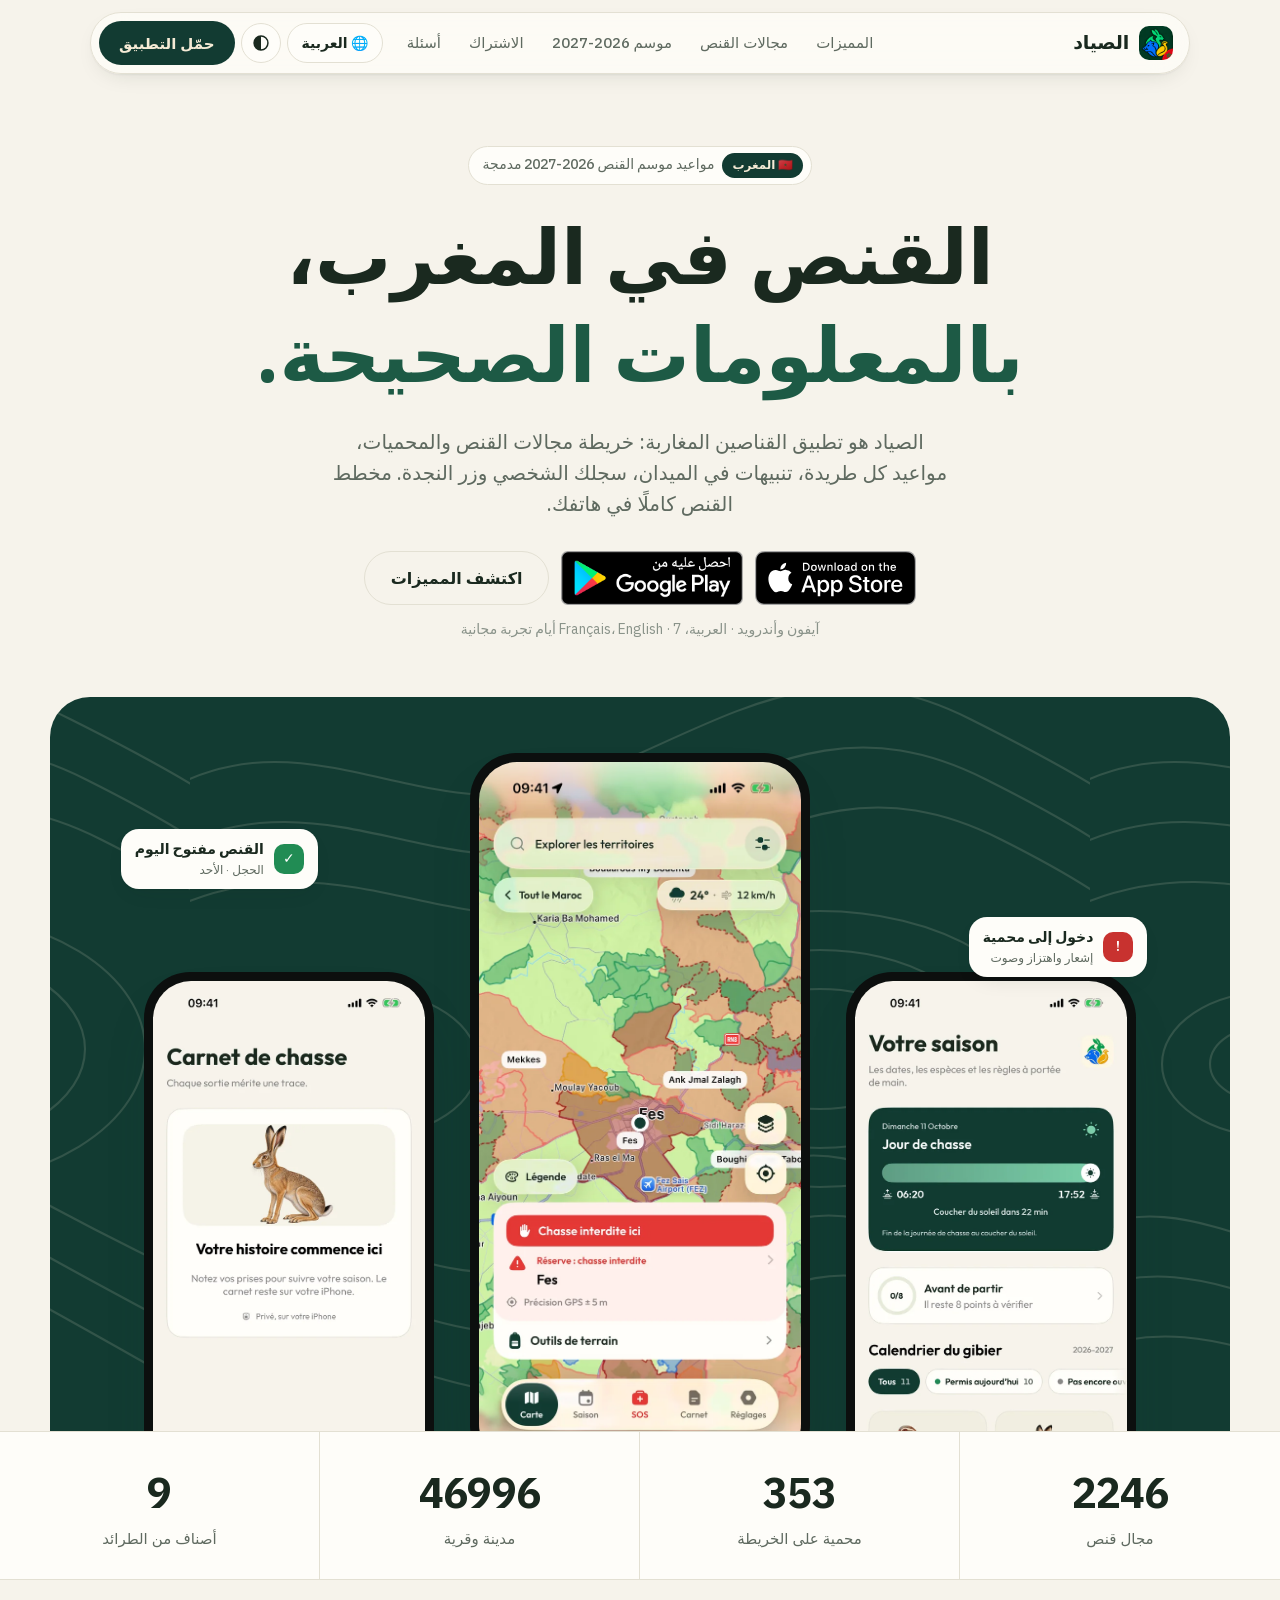
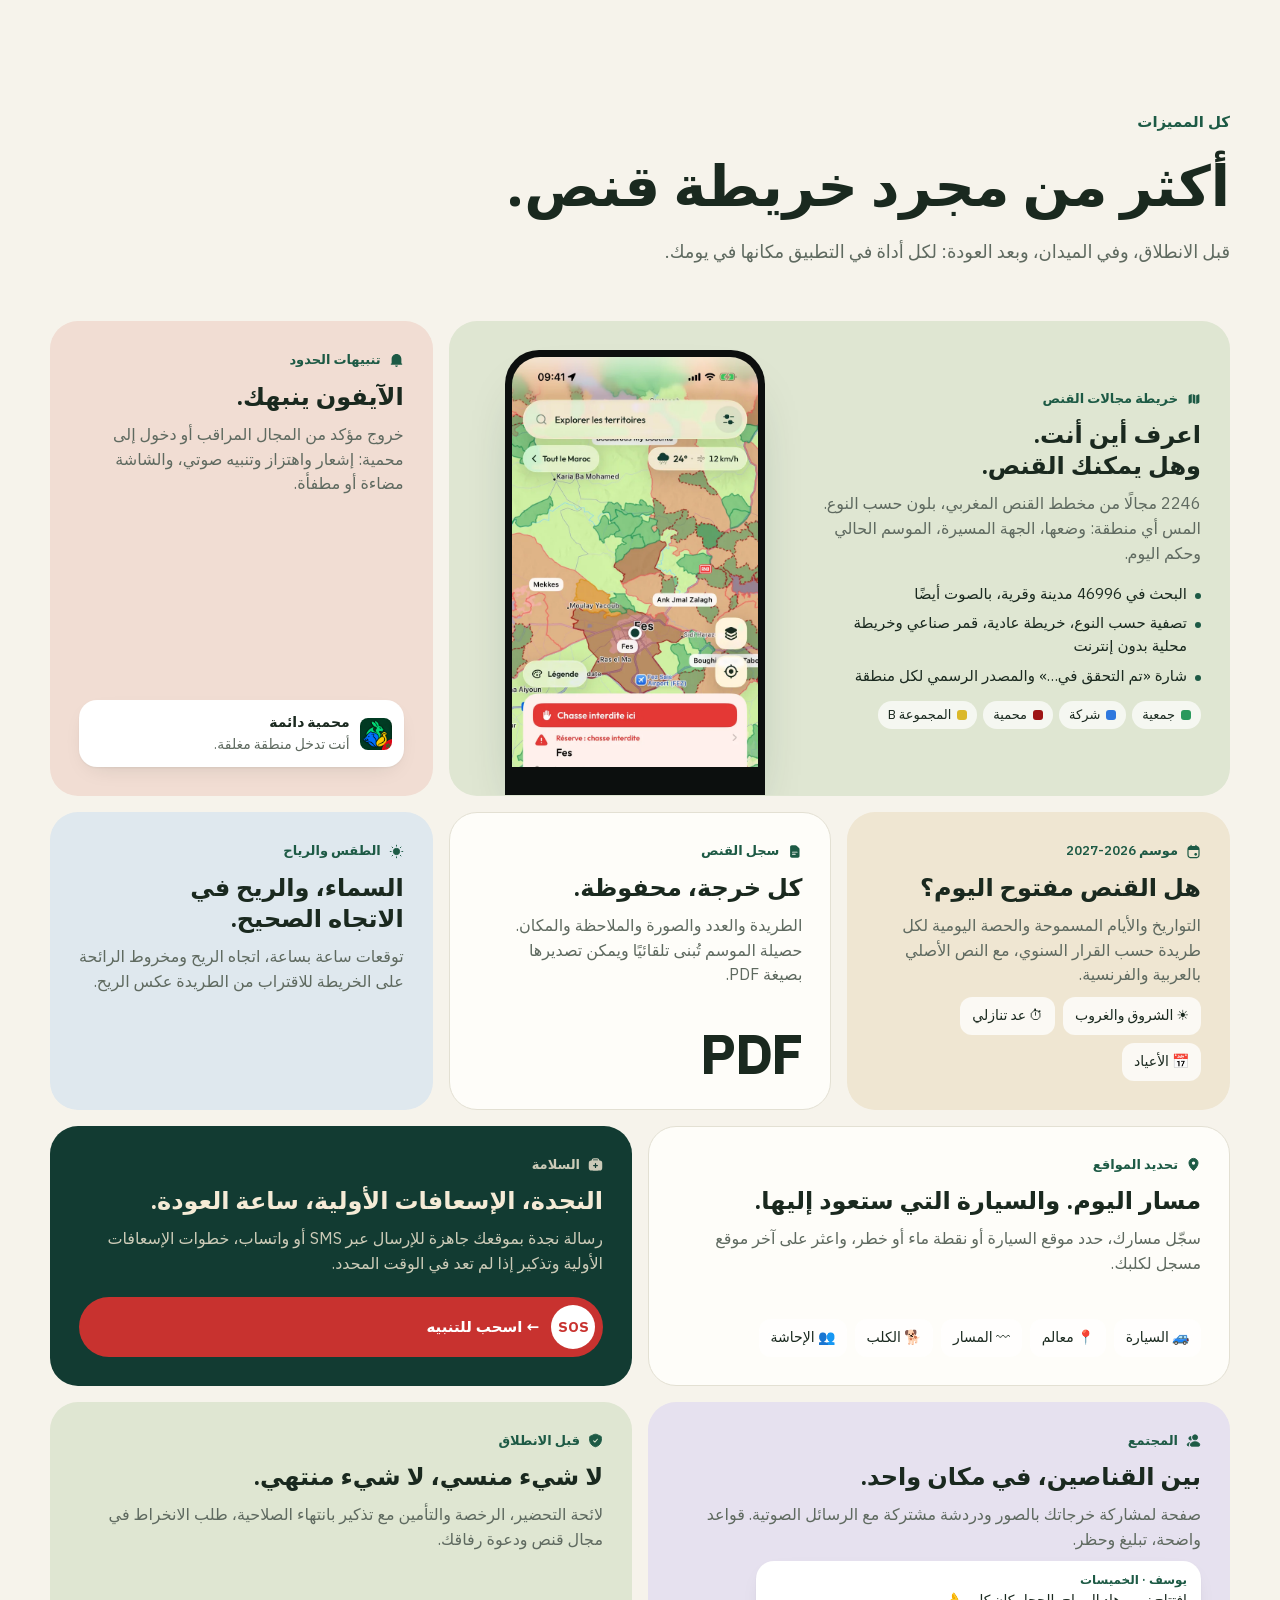
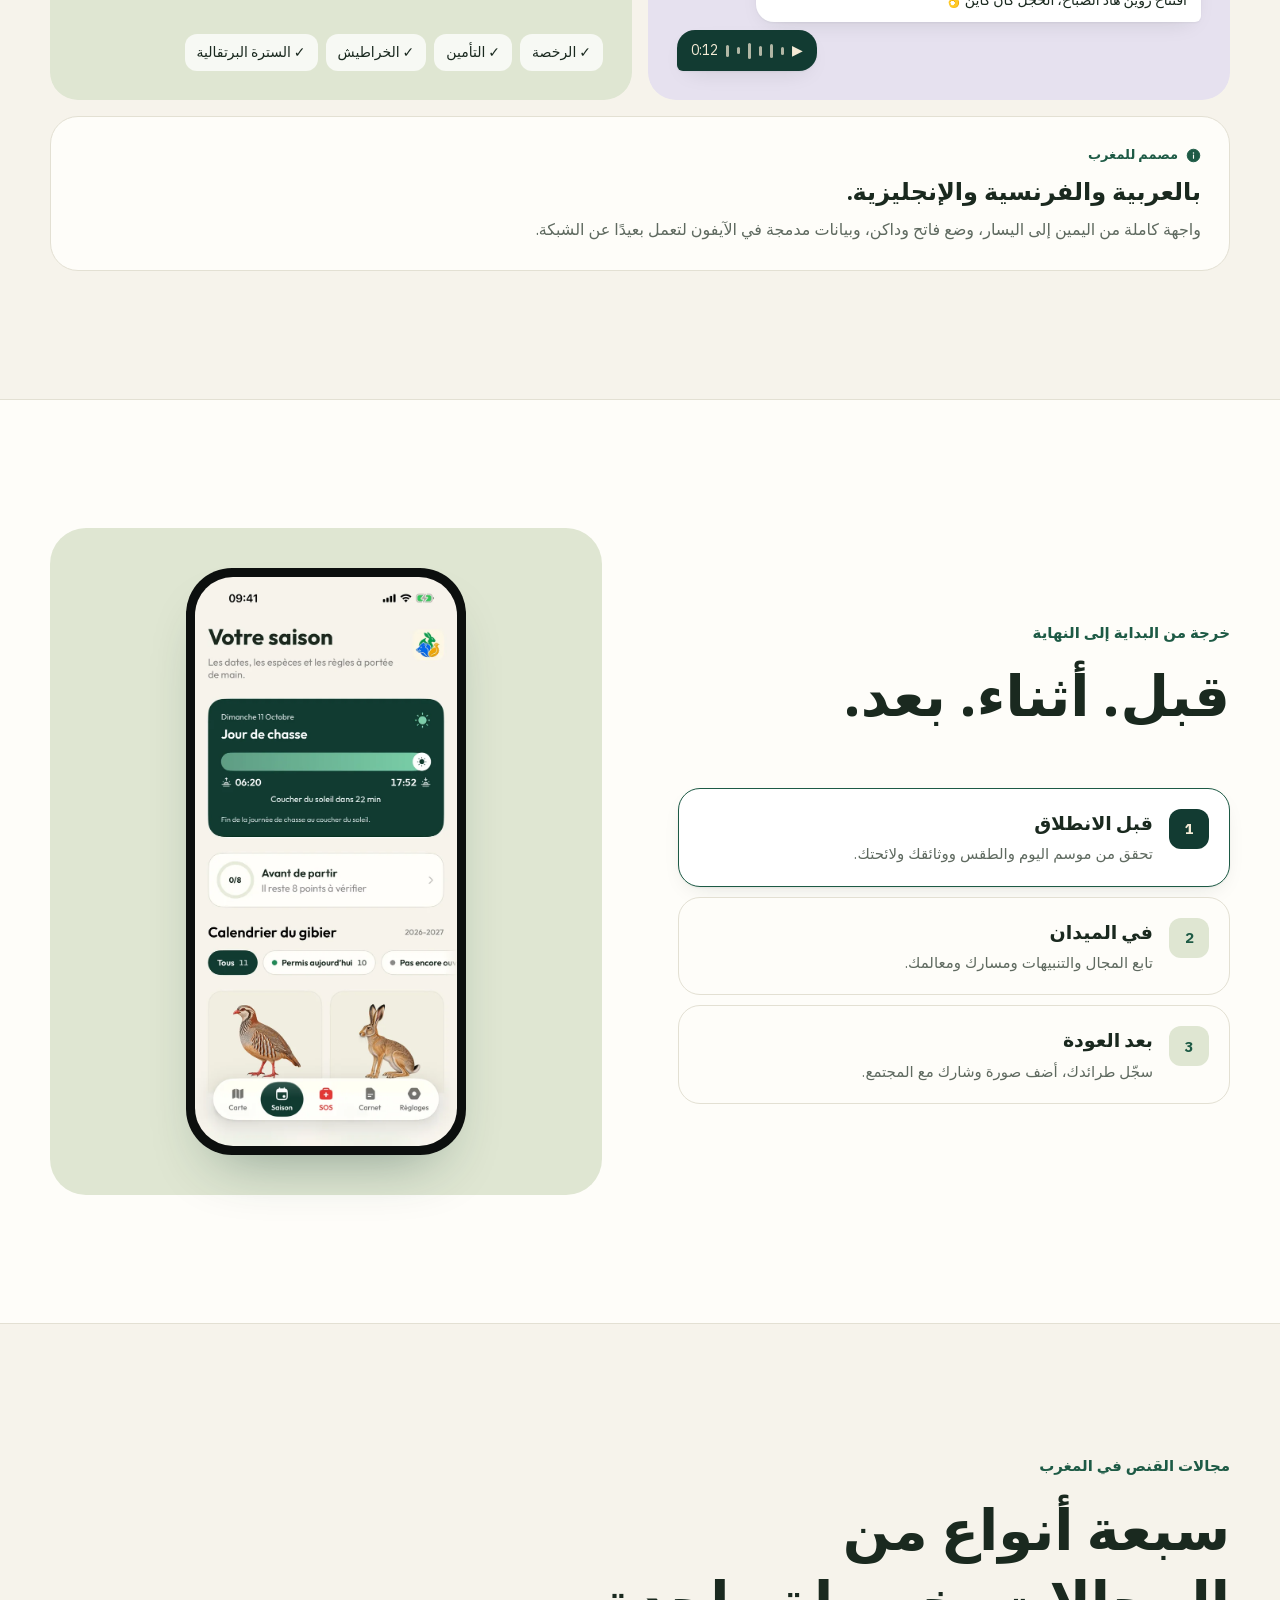
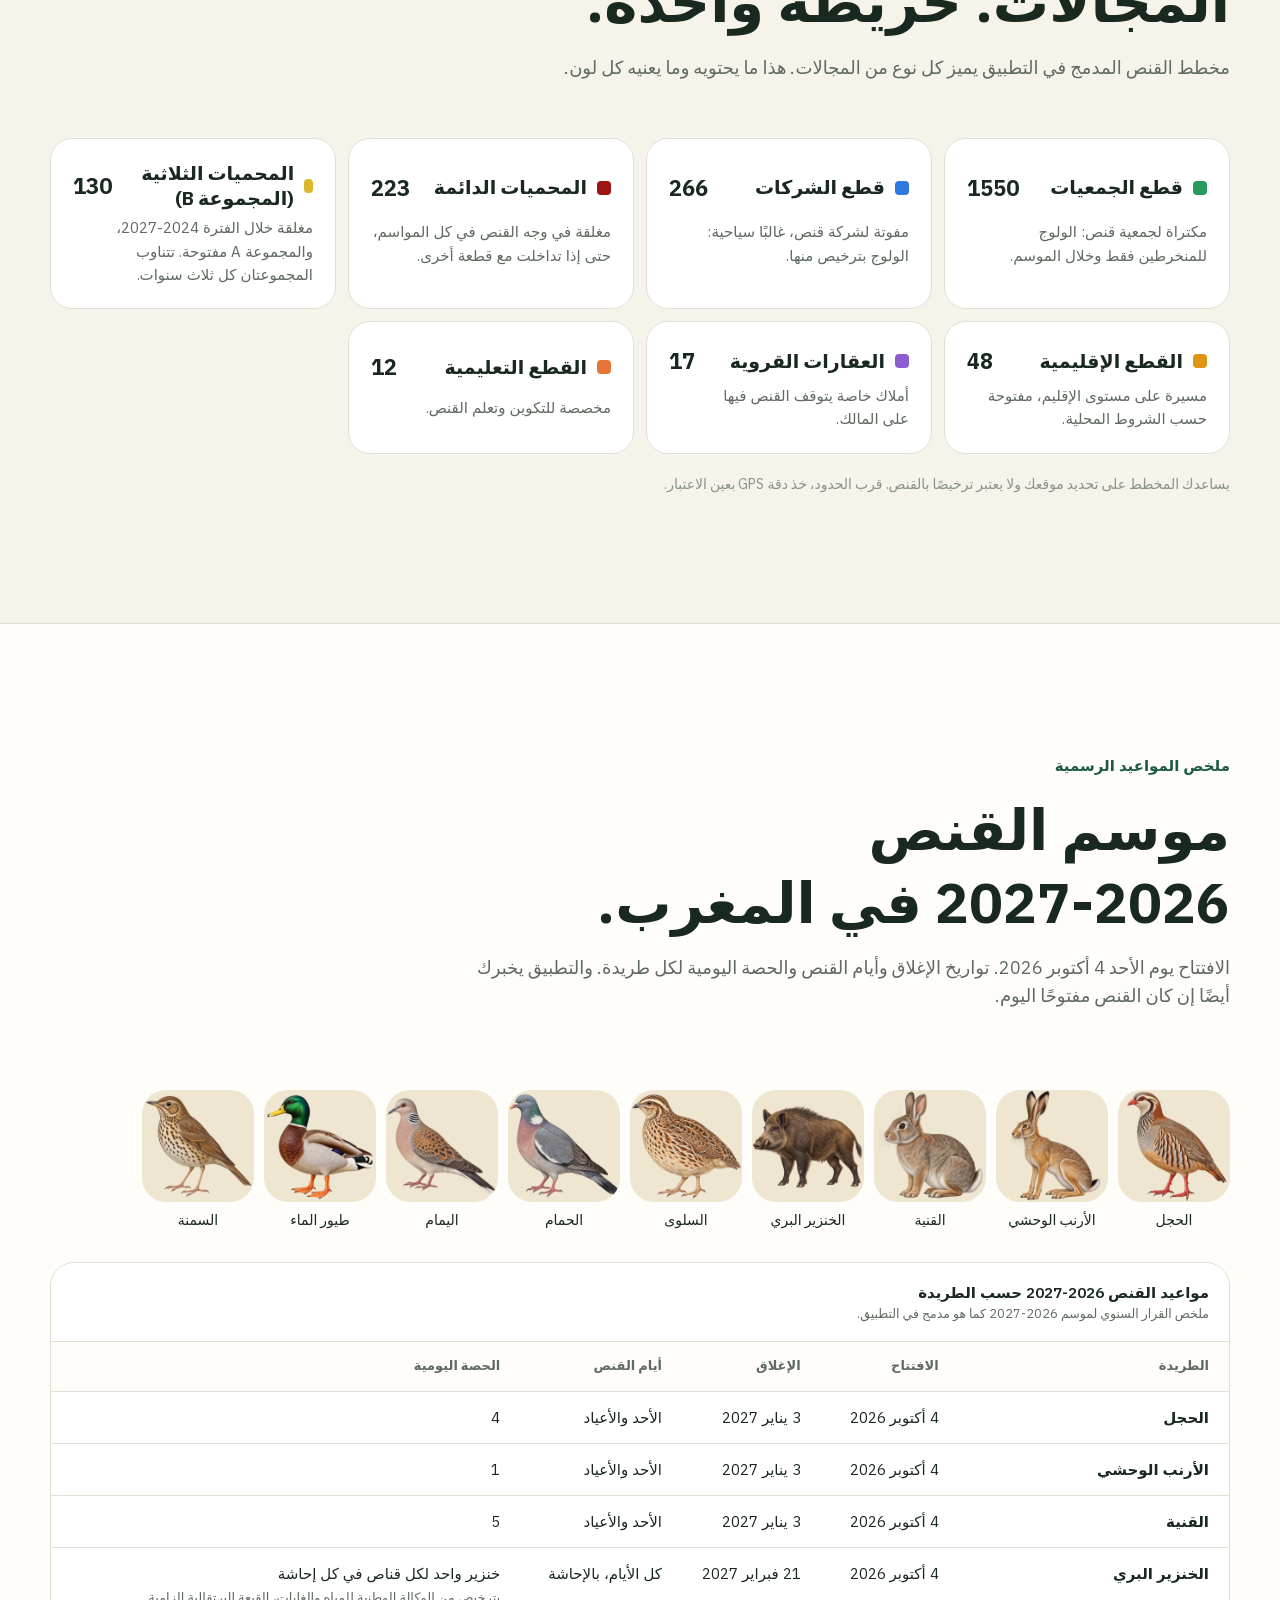
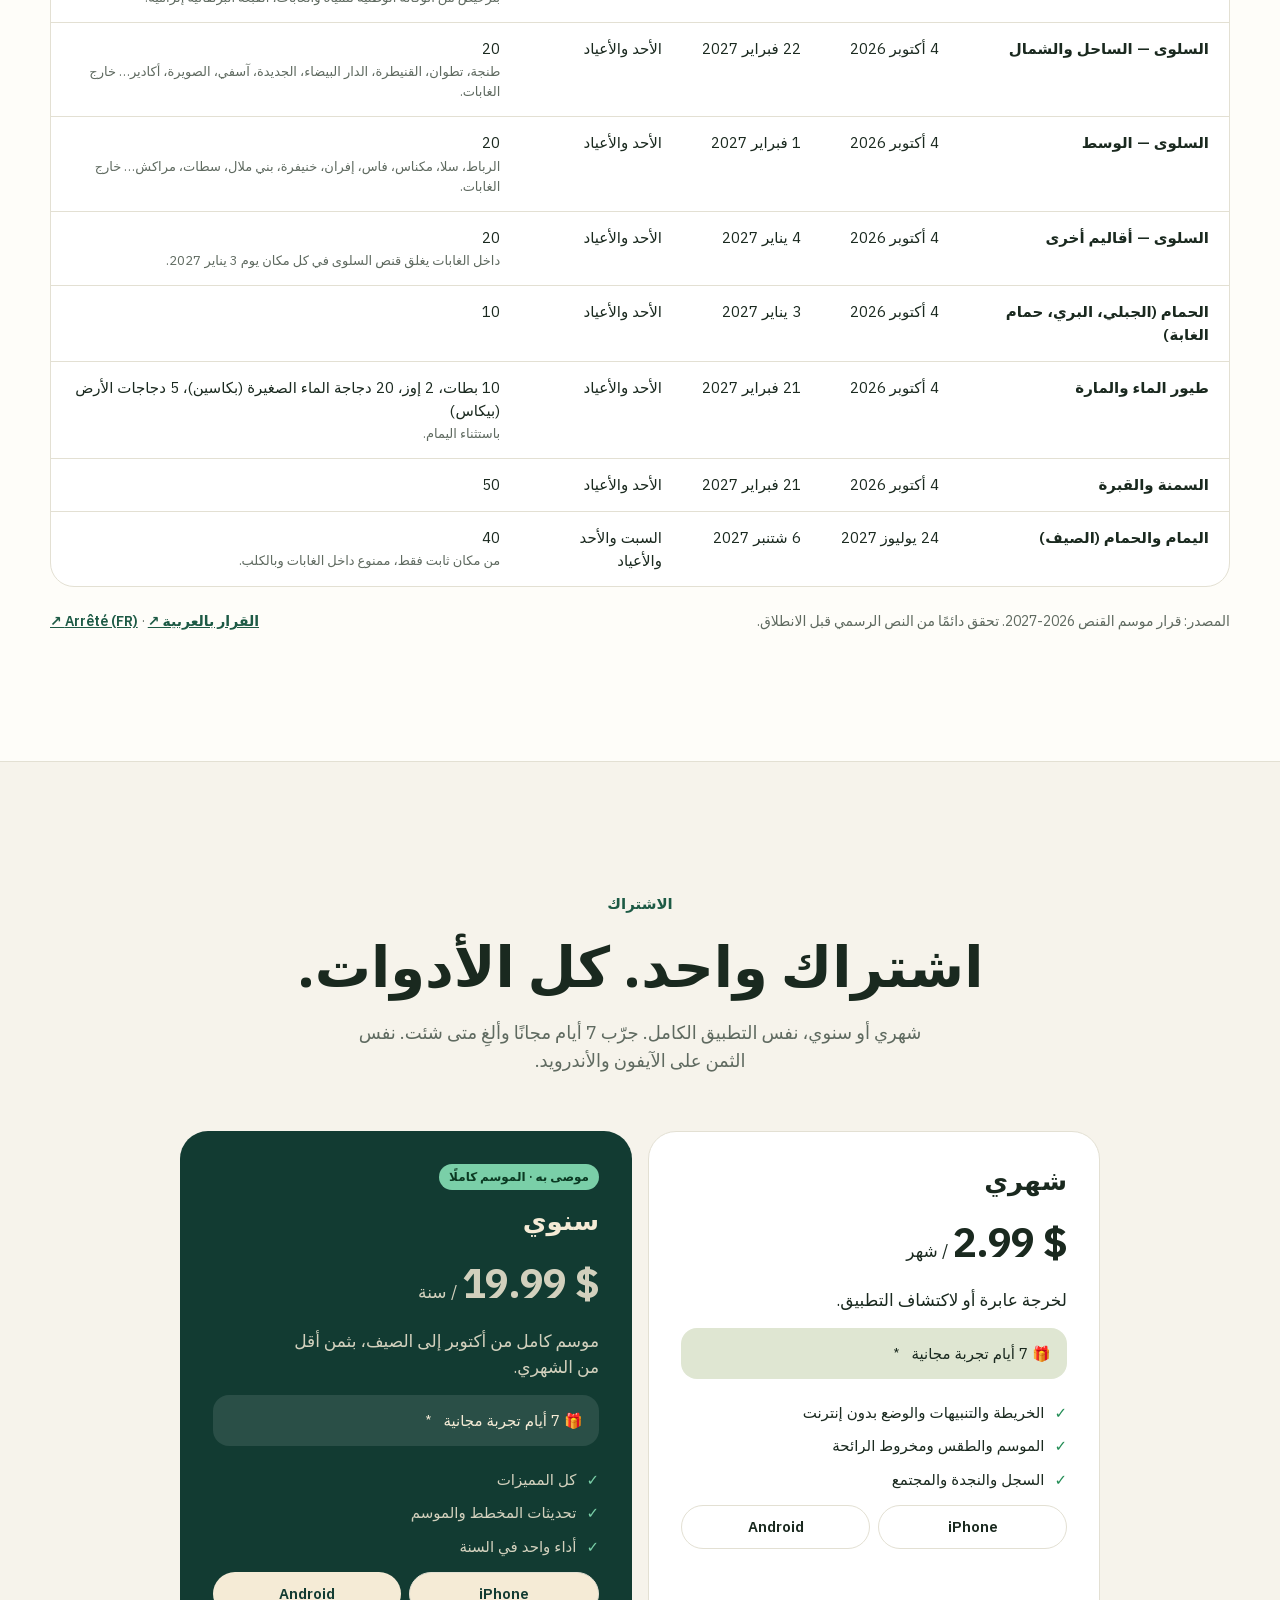
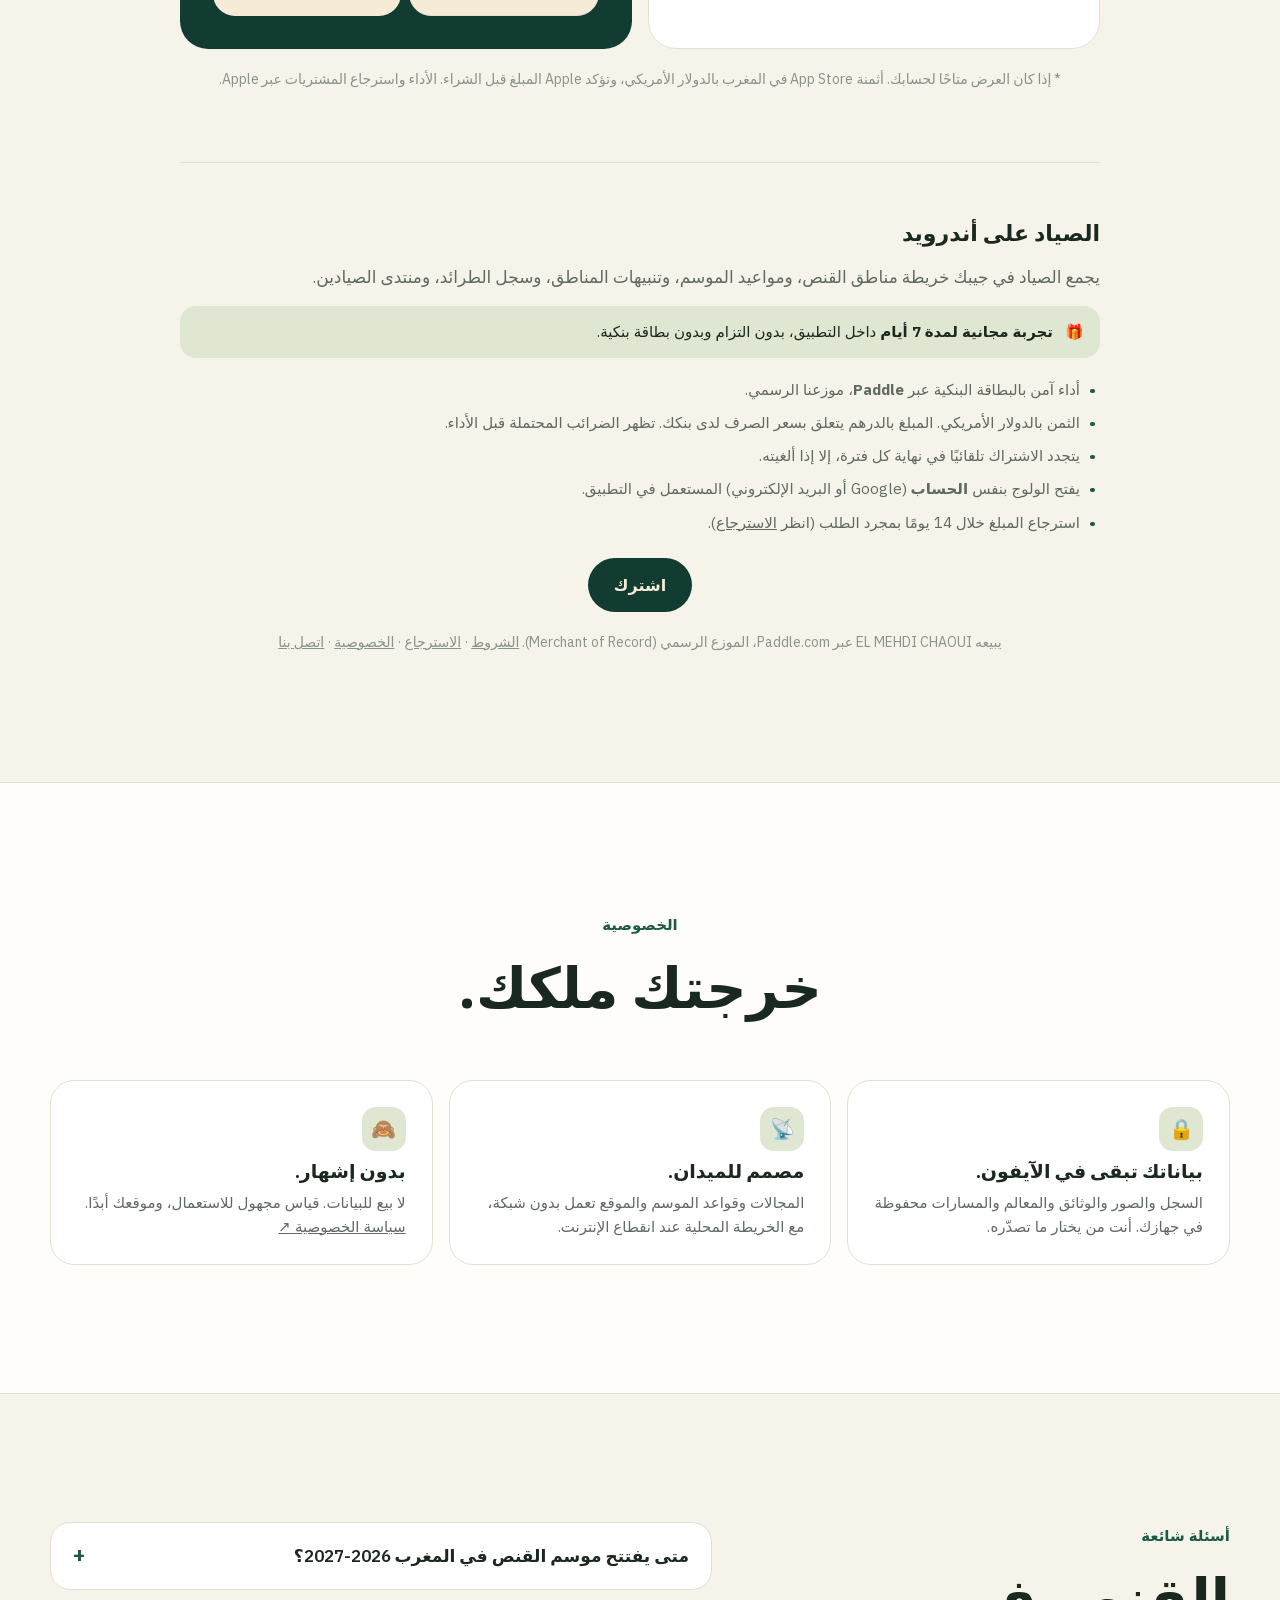
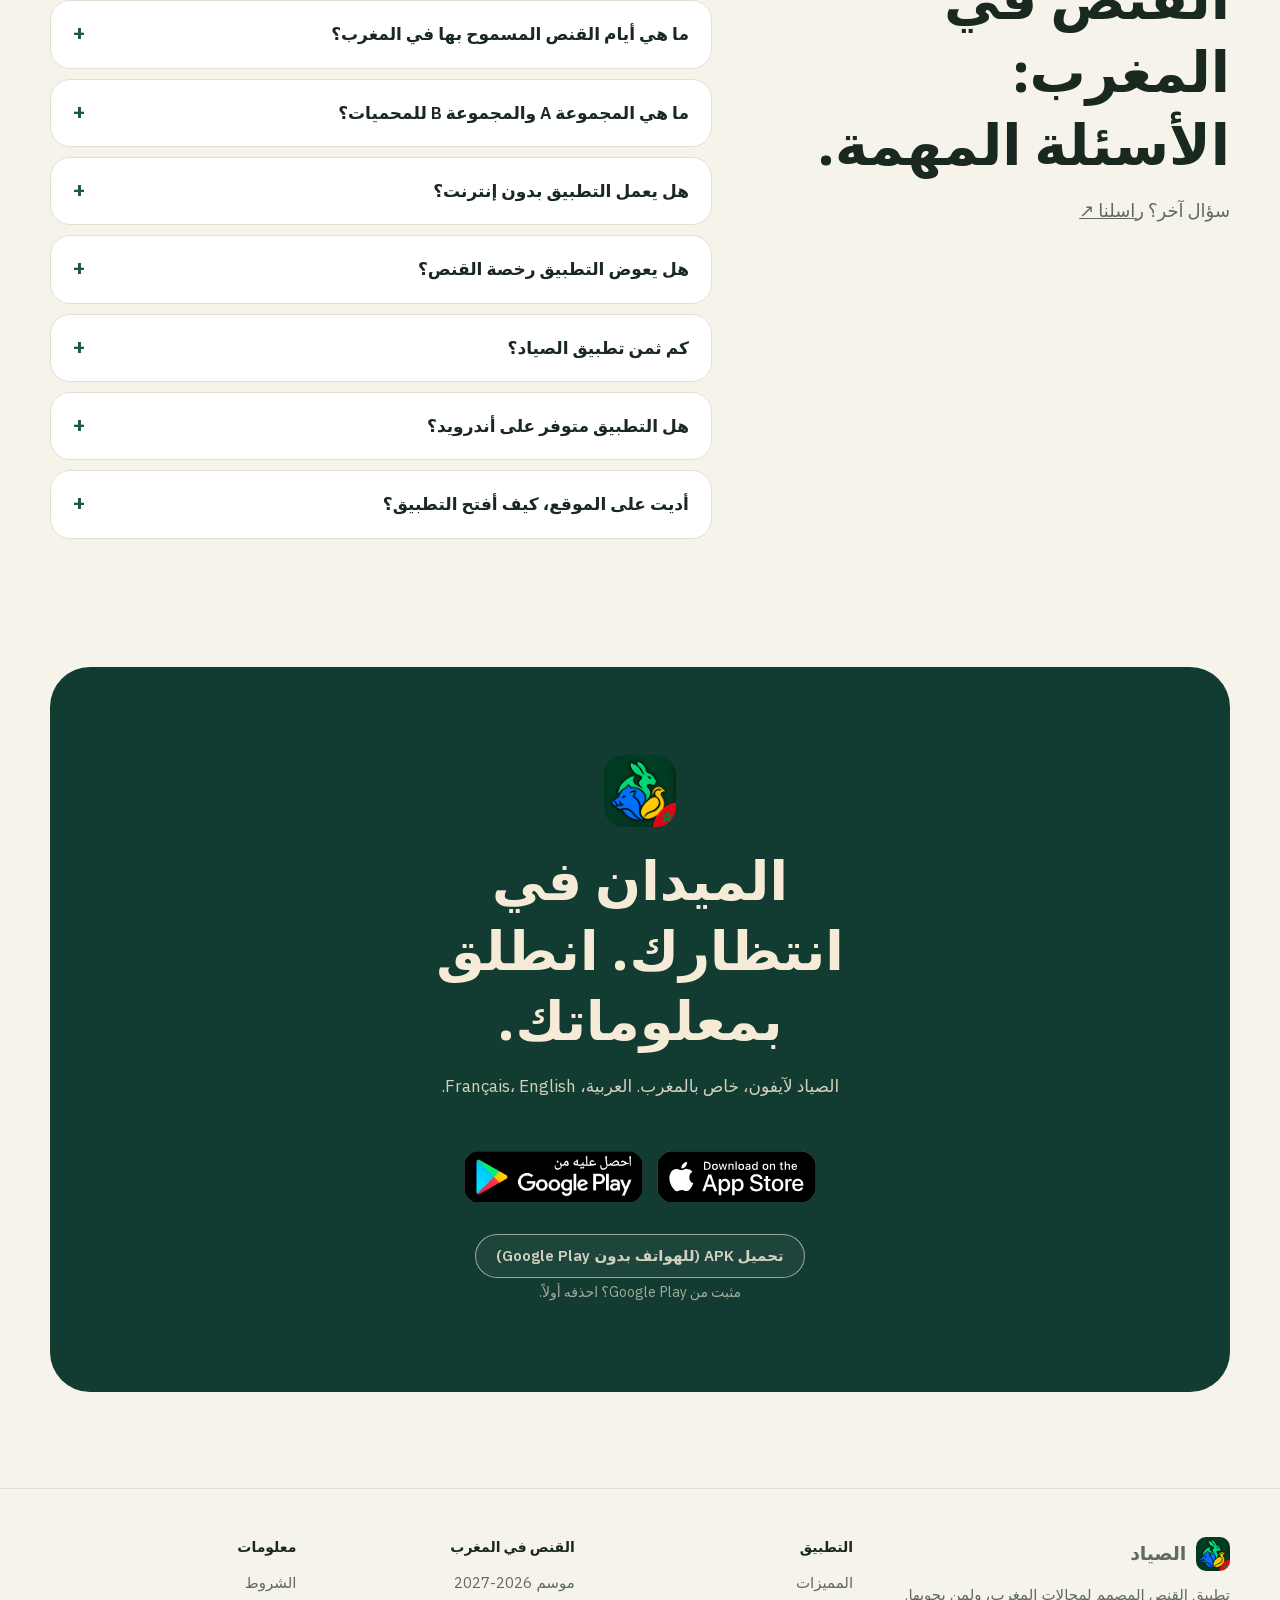
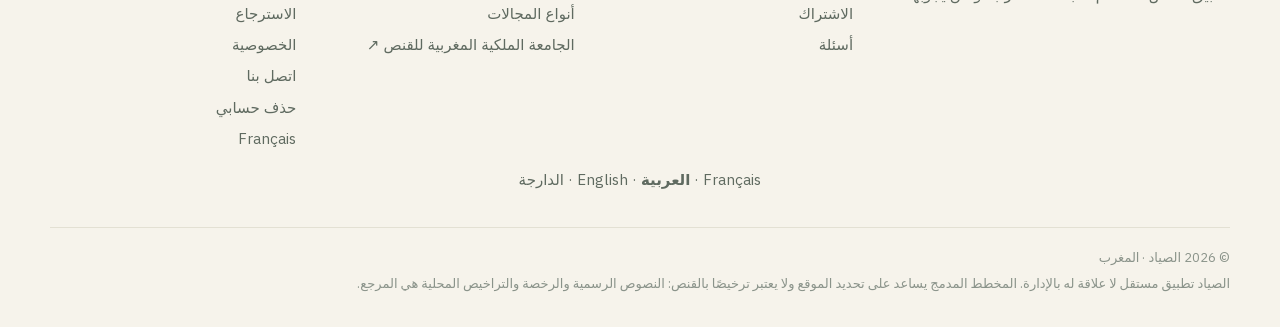
==== ar/index.html @ 6e66b231 "Badges sans liseré clair sur le fond vert Co-Authored-By: Claude Opus 5.5 <noreply@anthropic.com>" ====
<!doctype html>
<!-- data-store="live": on the App Store since 13 Nov 2026 (the "soon" variants were removed then). -->
<html lang="ar" dir="rtl" data-store="live" class="no-js">
  <head>
    <meta charset="utf-8" />
    <meta name="viewport" content="width=device-width,initial-scale=1,viewport-fit=cover" />
    <title>الصياد — تطبيق القنص في المغرب: خريطة مجالات القنص وموسم 2026-2027</title>
    <meta name="description" content="تطبيق القناصين المغاربة: خريطة 2246 مجال قنص و353 محمية، مواعيد موسم القنص 2026-2027 لكل طريدة، تنبيهات الحدود، سجل القنص، الطقس، النجدة ومجتمع القناصين. بالعربية والفرنسية والإنجليزية. متوفر على App Store مع 7 أيام تجربة مجانية." />
    <link rel="canonical" href="https://chasseurmaroc.com/ar/" />
    <link rel="alternate" hreflang="fr-MA" href="https://chasseurmaroc.com/" />
    <link rel="alternate" hreflang="ar-MA" href="https://chasseurmaroc.com/ar/" />
    <link rel="alternate" hreflang="en" href="https://chasseurmaroc.com/en/" />
    <link rel="alternate" hreflang="ar-MA" href="https://chasseurmaroc.com/ma/" />
    <link rel="alternate" hreflang="x-default" href="https://chasseurmaroc.com/" />
    <meta name="robots" content="index,follow,max-image-preview:large" />
    <meta name="keywords" content="تطبيق القنص, القنص في المغرب, الصيد في المغرب, موسم القنص 2026-2027, افتتاح موسم القنص 2026, خريطة مجالات القنص, محميات القنص, قرار القنص 2026-2027, الحجل, الخنزير البري, السلوى, اليمام, القناص المغربي, application chasse Maroc" />
    <meta name="color-scheme" content="light dark" />
    <meta name="apple-mobile-web-app-title" content="الصياد" />
    <meta name="geo.region" content="MA" />
    <meta name="geo.placename" content="المغرب" />
    <meta name="theme-color" content="#f6f3eb" media="(prefers-color-scheme: light)" />
    <meta name="theme-color" content="#0e1311" media="(prefers-color-scheme: dark)" />
    <meta name="apple-itunes-app" content="app-id=6821409206" />
    <meta property="og:type" content="website" />
    <meta property="og:site_name" content="الصياد" />
    <meta property="og:locale" content="ar_MA" />
    <meta property="og:locale:alternate" content="fr_MA" />
    <meta property="og:url" content="https://chasseurmaroc.com/ar/" />
    <meta property="og:title" content="الصياد — تطبيق القنص في المغرب، على App Store" />
    <meta property="og:description" content="مجالات القنص، المحميات، موسم 2026-2027، التنبيهات، السجل والنجدة: رحلة القنص كاملة في آيفون. 7 أيام تجربة مجانية." />
    <meta property="og:image" content="https://chasseurmaroc.com/assets/img/social.jpg?v=2" />
    <meta property="og:image:type" content="image/jpeg" />
    <meta property="og:image:width" content="1200" />
    <meta property="og:image:height" content="630" />
    <meta property="og:image:alt" content="الصياد، تطبيق القنص في المغرب" />
    <meta name="twitter:card" content="summary_large_image" />
    <link rel="icon" href="/assets/img/favicon.png" type="image/png" />
    <link rel="apple-touch-icon" href="/assets/img/apple-touch-icon.png" />
    <link rel="manifest" href="/site.webmanifest" />
    <link rel="preload" href="/assets/fonts/plex-arabic-700.woff2" as="font" type="font/woff2" crossorigin />
    <link rel="preload" href="/assets/fonts/plex-arabic-400.woff2" as="font" type="font/woff2" crossorigin />
    <script>
      try {
        var t = localStorage.getItem("theme");
        if (t === "light" || t === "dark") document.documentElement.dataset.theme = t;
      } catch (e) {}
    </script>
    <link rel="stylesheet" href="/landing.css" />
    <script src="/landing.js" defer></script>
    <script type="application/ld+json">
      {
        "@context": "https://schema.org",
        "@graph": [
          {
            "@type": "MobileApplication",
            "@id": "https://chasseurmaroc.com/#app",
            "name": "الصياد",
            "alternateName": "Chasseur",
            "operatingSystem": "iOS 17 أو أحدث",
            "applicationCategory": "SportsApplication",
            "inLanguage": ["ar", "fr", "en"],
            "countriesSupported": "MA",
            "url": "https://chasseurmaroc.com/ar/",
            "installUrl": "https://apps.apple.com/ma/app/chasseur-alertes-de-chasse/id6821409206",
            "image": "https://chasseurmaroc.com/assets/img/screen-map.webp",
            "description": "تطبيق القنص في المغرب: خريطة 2246 مجال قنص والمحميات، مواعيد موسم 2026-2027، تنبيهات الحدود، سجل القنص، الطقس والرياح، النجدة، التحضير للخرجة ومجتمع القناصين.",
            "offers": [
              { "@type": "Offer", "name": "آيفون، اشتراك شهري", "category": "اشتراك", "price": "2.99", "priceCurrency": "USD", "availability": "https://schema.org/InStock", "eligibleRegion": "MA", "url": "https://apps.apple.com/ma/app/chasseur-alertes-de-chasse/id6821409206" },
              { "@type": "Offer", "name": "آيفون، اشتراك سنوي", "category": "اشتراك", "price": "19.99", "priceCurrency": "USD", "availability": "https://schema.org/InStock", "eligibleRegion": "MA", "url": "https://apps.apple.com/ma/app/chasseur-alertes-de-chasse/id6821409206" },
              { "@type": "Offer", "name": "أندرويد، اشتراك شهري", "category": "اشتراك", "price": "2.99", "priceCurrency": "USD", "availability": "https://schema.org/InStock", "eligibleRegion": "MA", "url": "https://chasseurmaroc.com/ar/#android" },
              { "@type": "Offer", "name": "أندرويد، اشتراك سنوي", "category": "اشتراك", "price": "19.99", "priceCurrency": "USD", "availability": "https://schema.org/InStock", "eligibleRegion": "MA", "url": "https://chasseurmaroc.com/ar/#android" }
            ],
            "publisher": { "@type": "Organization", "@id": "https://chasseurmaroc.com/#org", "name": "Chasseur" }
          },
          {
            "@type": "FAQPage",
            "@id": "https://chasseurmaroc.com/ar/#faq",
            "inLanguage": "ar",
            "mainEntity": [
              { "@type": "Question", "name": "متى يفتتح موسم القنص في المغرب 2026-2027؟", "acceptedAnswer": { "@type": "Answer", "text": "حسب قرار موسم 2026-2027، يفتتح قنص الطرائد المستقرة وطيور الماء يوم الأحد 4 أكتوبر 2026. يغلق قنص الحجل والأرنب الوحشي والقنية يوم 3 يناير 2027، والخنزير البري بالإحاشة وطيور الماء يوم 21 فبراير 2027. وقنص اليمام الصيفي من 24 يوليوز إلى 6 شتنبر 2027." } },
              { "@type": "Question", "name": "ما هي أيام القنص المسموح بها في المغرب؟", "acceptedAnswer": { "@type": "Answer", "text": "بالنسبة لأغلب الطرائد، يسمح بالقنص أيام الأحد والأعياد الوطنية. الخنزير البري بالإحاشة المرخصة من الوكالة الوطنية للمياه والغابات كل أيام الفترة، واليمام في الصيف أيام السبت والأحد والأعياد." } },
              { "@type": "Question", "name": "ما هي المجموعة A والمجموعة B للمحميات؟", "acceptedAnswer": { "@type": "Answer", "text": "المحميات الثلاثية مقسمة إلى مجموعتين تتناوبان كل ثلاث سنوات. خلال الفترة 2024-2027، المحميات الـ130 للمجموعة B مغلقة في وجه القنص والمجموعة A مفتوحة. أما المحميات الدائمة الـ223 فمغلقة في كل المواسم." } },
              { "@type": "Question", "name": "هل يعمل التطبيق بدون إنترنت؟", "acceptedAnswer": { "@type": "Answer", "text": "نعم في الأساس: حدود المجالات وقواعد الموسم وسجلك وحساب الموقع موجودة داخل الآيفون. بدون شبكة تعرض الخريطة المحلية المجالات وأسماء الأماكن. الطقس والمجتمع والدخول إلى الحساب تحتاج إلى الإنترنت." } },
              { "@type": "Question", "name": "هل يعوض التطبيق رخصة القنص؟", "acceptedAnswer": { "@type": "Answer", "text": "لا. يساعدك الصياد على قراءة مخطط القنص والمواعيد. رخصة القنص والتأمين والانخراط في الجمعية أو الشركة المسيرة والنصوص الرسمية تبقى إلزامية." } },
              { "@type": "Question", "name": "كم ثمن تطبيق الصياد؟", "acceptedAnswer": { "@type": "Answer", "text": "تحميل التطبيق مجاني. الولوج إلى الأدوات باشتراك شهري أو سنوي، مع 7 أيام تجربة مجانية للحسابات المؤهلة. على الآيفون (App Store)، يكلف الاشتراك 2.99 دولار أمريكي في الشهر أو 19.99 دولارًا في السنة. على أندرويد، يكلف الاشتراك أيضًا 2.99 دولار أمريكي في الشهر أو 19.99 دولارًا في السنة." } },
              { "@type": "Question", "name": "هل التطبيق متوفر على أندرويد؟", "acceptedAnswer": { "@type": "Answer", "text": "نعم. الصياد متوفر على الآيفون (App Store) وعلى أندرويد (Google Play). على أندرويد، التجربة المجانية لمدة 7 أيام داخل التطبيق، ثم الاشتراك من هذا الموقع." } },
              { "@type": "Question", "name": "أديت على الموقع، كيف أفتح التطبيق؟", "acceptedAnswer": { "@type": "Answer", "text": "افتح تطبيق الصياد وسجّل الدخول بنفس الحساب الذي استعملته عند الأداء. يُفتح الولوج الكامل تلقائيًا خلال لحظات. إن لم يحدث ذلك، اتصل بنا." } }
            ]
          }
        ]
      }
    </script>
  <style>.cta .store-badge img{clip-path:inset(1.5px round 9px);display:block}.cta .store-badge{background:#000;border-radius:9px;overflow:hidden;line-height:0}.lang-menu{position:relative}.lang-menu>summary{list-style:none;cursor:pointer;display:inline-flex;align-items:center;gap:6px;white-space:nowrap}.lang-menu>summary::-webkit-details-marker{display:none}.lang-menu ul{position:absolute;top:calc(100% + 8px);inset-inline-end:0;min-width:150px;margin:0;padding:6px;list-style:none;background:var(--surface,var(--canvas,#fff));border:1px solid rgba(127,127,127,.25);border-radius:14px;box-shadow:0 10px 30px rgba(0,0,0,.15);z-index:60}.lang-menu li a{display:block;padding:9px 12px;border-radius:10px;text-decoration:none;color:inherit;font-weight:500}.lang-menu li a:hover,.lang-menu li a[aria-current]{background:rgba(127,127,127,.14)}</style>
  </head>
  <body>
    <a class="skip" href="#contenu">انتقل إلى المحتوى</a>

    <header class="nav">
      <a class="brand" href="/ar/" aria-label="الصياد، الصفحة الرئيسية"><img src="/assets/img/logo-96.png" width="34" height="34" alt="" />الصياد</a>
      <nav class="nav-links" id="nav-links" aria-label="القائمة الرئيسية">
        <a href="#fonctionnalites">المميزات</a>
        <a href="#territoires">مجالات القنص</a>
        <a href="#saison">موسم 2026-2027</a>
        <a href="#tarifs">الاشتراك</a>
        <a href="#questions">أسئلة</a>
      </nav>
      <div class="nav-actions">
        <details class="lang-menu"><summary class="chip" aria-label="Langue / اللغة / Language">🌐 العربية</summary><ul><li><a href="/" hreflang="fr">Français</a></li><li><a href="/ar/" hreflang="ar" aria-current="page">العربية</a></li><li><a href="/en/" hreflang="en">English</a></li><li><a href="/ma/" hreflang="ary">الدارجة</a></li></ul></details>
        <button class="chip chip-icon" type="button" data-theme-cycle aria-label="المظهر : تلقائي"><i class="icon" style="--i:url(/assets/icons/contrast.svg)" aria-hidden="true"></i></button>
        <a class="btn nav-cta" href="#telecharger" data-track="cta_clicked" data-track-place="nav">حمّل التطبيق</a>
        <button class="menu" type="button" aria-expanded="false" aria-controls="nav-links" aria-label="القائمة"><span></span><span></span></button>
      </div>
    </header>

    <main id="contenu">
      <section class="hero" id="accueil" aria-labelledby="titre">
        <div class="wrap">
          <span class="pill"><b>🇲🇦 المغرب</b> مواعيد موسم القنص 2026-2027 مدمجة</span>
          <h1 id="titre">القنص في المغرب، <em>بالمعلومات الصحيحة.</em></h1>
          <p class="lead">الصياد هو تطبيق القناصين المغاربة: خريطة مجالات القنص والمحميات، مواعيد كل طريدة، تنبيهات في الميدان، سجلك الشخصي وزر النجدة. مخطط القنص كاملًا في هاتفك.</p>
          <div class="hero-ctas">
            <a class="store store-badge" href="https://apps.apple.com/ma/app/chasseur-alertes-de-chasse/id6821409206" data-track="app_store_link_clicked" data-track-place="hero"><img src="/assets/img/app-store-badge-en.svg" width="162" height="54" alt="Download on the App Store · حمّله من App Store" /></a>
            <a class="store store-badge" href="https://play.google.com/store/apps/details?id=com.jaberelferkh.planchasse" data-track="play_link_clicked"><img src="/assets/img/google-play-badge-ar.png?v=2" width="182" height="54" style="height:54px;width:auto" alt="احصل عليه من Google Play" /></a>
            <a class="btn btn-ghost btn-lg" href="#fonctionnalites" data-track="cta_clicked" data-track-place="hero_features">اكتشف المميزات</a>
          </div>
          <p class="hero-note">آيفون وأندرويد · العربية، Français، English · 7 أيام تجربة مجانية</p>
        </div>
        <div class="wrap">
          <div class="hero-stage">
            <div class="hero-float float-a"><span class="dot">!</span><span>دخول إلى محمية<small>إشعار واهتزاز وصوت</small></span></div>
            <div class="hero-float float-b"><span class="dot">✓</span><span>القنص مفتوح اليوم<small>الحجل · الأحد</small></span></div>
            <div class="phones">
              <div class="phone"><img class="only-light" src="/assets/img/screen-season.webp" width="660" height="1435" alt="شاشة الموسم: مواعيد القنص لكل طريدة وأوقات الشمس" /><img class="only-dark" src="/assets/img/screen-season-dark.webp" width="660" height="1435" alt="" loading="lazy" /></div>
              <div class="phone"><img class="only-light" src="/assets/img/screen-map.webp" width="660" height="1435" fetchpriority="high" alt="شاشة الخريطة: مجالات القنص الملونة والمحميات والموقع في المغرب" /><img class="only-dark" src="/assets/img/screen-map-dark.webp" width="660" height="1435" alt="" loading="lazy" /></div>
              <div class="phone"><img class="only-light" src="/assets/img/screen-logbook.webp" width="660" height="1435" alt="شاشة السجل: طرائد الموسم والصور والإحصائيات" /><img class="only-dark" src="/assets/img/screen-logbook-dark.webp" width="660" height="1435" alt="" loading="lazy" /></div>
            </div>
          </div>
        </div>
      </section>

      <section class="stats" aria-label="مخطط القنص المدمج">
        <div><strong>2246</strong><span>مجال قنص</span></div>
        <div><strong>353</strong><span>محمية على الخريطة</span></div>
        <div><strong>46996</strong><span>مدينة وقرية</span></div>
        <div><strong>9</strong><span>أصناف من الطرائد</span></div>
      </section>

      <section class="section" id="fonctionnalites" aria-labelledby="f-titre">
        <div class="wrap">
          <div class="head reveal">
            <span class="eyebrow">كل المميزات</span>
            <h2 id="f-titre">أكثر من مجرد خريطة قنص.</h2>
            <p>قبل الانطلاق، وفي الميدان، وبعد العودة: لكل أداة في التطبيق مكانها في يومك.</p>
          </div>
          <div class="bento">
            <article class="card span-4 tint-sage card-split reveal">
              <div>
                <span class="tag"><i class="icon" style="--i:url(/assets/icons/map.svg)"></i>خريطة مجالات القنص</span>
                <h3>اعرف أين أنت. وهل يمكنك القنص.</h3>
                <p>2246 مجالًا من مخطط القنص المغربي، بلون حسب النوع. المس أي منطقة: وضعها، الجهة المسيرة، الموسم الحالي وحكم اليوم.</p>
                <ul>
                  <li>البحث في 46996 مدينة وقرية، بالصوت أيضًا</li>
                  <li>تصفية حسب النوع، خريطة عادية، قمر صناعي وخريطة محلية بدون إنترنت</li>
                  <li>شارة «تم التحقق في…» والمصدر الرسمي لكل منطقة</li>
                </ul>
                <div class="legend">
                  <span><i style="--c:var(--cat-association)"></i>جمعية</span>
                  <span><i style="--c:var(--cat-company)"></i>شركة</span>
                  <span><i style="--c:var(--cat-reserve)"></i>محمية</span>
                  <span><i style="--c:var(--cat-rotation)"></i>المجموعة B</span>
                </div>
              </div>
              <div class="card-shot"><img class="only-light" src="/assets/img/screen-map.webp" width="660" height="1435" loading="lazy" alt="خريطة مجالات القنص في التطبيق" /><img class="only-dark" src="/assets/img/screen-map-dark.webp" width="660" height="1435" loading="lazy" alt="" /></div>
            </article>

            <article class="card span-2 tint-clay reveal">
              <span class="tag"><i class="icon" style="--i:url(/assets/icons/bell.svg)"></i>تنبيهات الحدود</span>
              <h3>الآيفون ينبهك.</h3>
              <p>خروج مؤكد من المجال المراقب أو دخول إلى محمية: إشعار واهتزاز وتنبيه صوتي، والشاشة مضاءة أو مطفأة.</p>
              <div class="alert-demo" aria-hidden="true">
                <div class="notif"><img src="/assets/img/apple-touch-icon.png" alt="" /><div><b>محمية دائمة</b><span>أنت تدخل منطقة مغلقة.</span></div></div>
              </div>
            </article>

            <article class="card span-2 tint-sand reveal">
              <span class="tag"><i class="icon" style="--i:url(/assets/icons/calendar.svg)"></i>موسم 2026-2027</span>
              <h3>هل القنص مفتوح اليوم؟</h3>
              <p>التواريخ والأيام المسموحة والحصة اليومية لكل طريدة حسب القرار السنوي، مع النص الأصلي بالعربية والفرنسية.</p>
              <div class="mini-list"><span>☀ الشروق والغروب</span><span>⏱ عد تنازلي</span><span>📅 الأعياد</span></div>
            </article>

            <article class="card span-2 reveal">
              <span class="tag"><i class="icon" style="--i:url(/assets/icons/journal.svg)"></i>سجل القنص</span>
              <h3>كل خرجة، محفوظة.</h3>
              <p>الطريدة والعدد والصورة والملاحظة والمكان. حصيلة الموسم تُبنى تلقائيًا ويمكن تصديرها بصيغة PDF.</p>
              <div class="big-num">PDF</div>
            </article>

            <article class="card span-2 tint-sky reveal">
              <span class="tag"><i class="icon" style="--i:url(/assets/icons/sun.svg)"></i>الطقس والرياح</span>
              <h3>السماء، والريح في الاتجاه الصحيح.</h3>
              <p>توقعات ساعة بساعة، اتجاه الريح ومخروط الرائحة على الخريطة للاقتراب من الطريدة عكس الريح.</p>
            </article>

            <article class="card span-3 reveal">
              <span class="tag"><i class="icon" style="--i:url(/assets/icons/pin.svg)"></i>تحديد المواقع</span>
              <h3>مسار اليوم. والسيارة التي ستعود إليها.</h3>
              <p>سجّل مسارك، حدد موقع السيارة أو نقطة ماء أو خطر، واعثر على آخر موقع مسجل لكلبك.</p>
              <div class="mini-list"><span>🚙 السيارة</span><span>📍 معالم</span><span>〰 المسار</span><span>🐕 الكلب</span><span>👥 الإحاشة</span></div>
            </article>

            <article class="card span-3 tint-forest reveal">
              <span class="tag"><i class="icon" style="--i:url(/assets/icons/firstAid.svg)"></i>السلامة</span>
              <h3>النجدة، الإسعافات الأولية، ساعة العودة.</h3>
              <p>رسالة نجدة بموقعك جاهزة للإرسال عبر SMS أو واتساب، خطوات الإسعافات الأولية وتذكير إذا لم تعد في الوقت المحدد.</p>
              <div class="sos-btn" aria-hidden="true"><span>SOS</span><span>← اسحب للتنبيه</span></div>
            </article>

            <article class="card span-3 tint-lilac reveal">
              <span class="tag"><i class="icon" style="--i:url(/assets/icons/group.svg)"></i>المجتمع</span>
              <h3>بين القناصين، في مكان واحد.</h3>
              <p>صفحة لمشاركة خرجاتك بالصور ودردشة مشتركة مع الرسائل الصوتية. قواعد واضحة، تبليغ وحظر.</p>
              <div class="chat" aria-hidden="true">
                <div class="bubble"><small>يوسف · الخميسات</small>افتتاح زوين هاد الصباح، الحجل كان كاين 👌</div>
                <div class="bubble me"><span class="voice">▶ <i style="height:8px"></i><i style="height:14px"></i><i style="height:10px"></i><i style="height:16px"></i><i style="height:7px"></i><i style="height:12px"></i> 0:12</span></div>
              </div>
            </article>

            <article class="card span-3 tint-sage reveal">
              <span class="tag"><i class="icon" style="--i:url(/assets/icons/shield.svg)"></i>قبل الانطلاق</span>
              <h3>لا شيء منسي، لا شيء منتهي.</h3>
              <p>لائحة التحضير، الرخصة والتأمين مع تذكير بانتهاء الصلاحية، طلب الانخراط في مجال قنص ودعوة رفاقك.</p>
              <div class="mini-list"><span>✓ الرخصة</span><span>✓ التأمين</span><span>✓ الخراطيش</span><span>✓ السترة البرتقالية</span></div>
            </article>

            <article class="card span-6 reveal" style="min-height:0">
              <span class="tag"><i class="icon" style="--i:url(/assets/icons/info.svg)"></i>مصمم للمغرب</span>
              <h3>بالعربية والفرنسية والإنجليزية.</h3>
              <p>واجهة كاملة من اليمين إلى اليسار، وضع فاتح وداكن، وبيانات مدمجة في الآيفون لتعمل بعيدًا عن الشبكة.</p>
            </article>
          </div>
        </div>
      </section>

      <section class="section section-alt" id="sortie" aria-labelledby="s-titre">
        <div class="wrap steps">
          <div>
            <div class="head reveal">
              <span class="eyebrow">خرجة من البداية إلى النهاية</span>
              <h2 id="s-titre">قبل. أثناء. بعد.</h2>
            </div>
            <div class="step-tabs" role="tablist" aria-label="مراحل الخرجة">
              <button class="step" role="tab" aria-selected="true" data-step="season" data-alt="شاشة الموسم: المواعيد لكل طريدة" data-track="journey_step_selected" data-track-step="before"><span class="n">1</span><b>قبل الانطلاق</b><span>تحقق من موسم اليوم والطقس ووثائقك ولائحتك.</span></button>
              <button class="step" role="tab" aria-selected="false" tabindex="-1" data-step="map" data-alt="شاشة الخريطة: المجال والموقع" data-track="journey_step_selected" data-track-step="during"><span class="n">2</span><b>في الميدان</b><span>تابع المجال والتنبيهات ومسارك ومعالمك.</span></button>
              <button class="step" role="tab" aria-selected="false" tabindex="-1" data-step="logbook" data-alt="شاشة السجل: طرائد الموسم" data-track="journey_step_selected" data-track-step="after"><span class="n">3</span><b>بعد العودة</b><span>سجّل طرائدك، أضف صورة وشارك مع المجتمع.</span></button>
            </div>
          </div>
          <div class="step-visual reveal">
            <div class="phone"><img class="only-light" data-step-shot src="/assets/img/screen-season.webp" width="660" height="1435" loading="lazy" alt="شاشة الموسم: المواعيد لكل طريدة" /><img class="only-dark" data-step-shot src="/assets/img/screen-season-dark.webp" width="660" height="1435" loading="lazy" alt="" /></div>
          </div>
        </div>
      </section>

      <section class="section" id="territoires" aria-labelledby="t-titre">
        <div class="wrap">
          <div class="head reveal">
            <span class="eyebrow">مجالات القنص في المغرب</span>
            <h2 id="t-titre">سبعة أنواع من المجالات. خريطة واحدة.</h2>
            <p>مخطط القنص المدمج في التطبيق يميز كل نوع من المجالات. هذا ما يحتويه وما يعنيه كل لون.</p>
          </div>
          <div class="zones">
            <article class="zone reveal" style="--c:var(--cat-association)"><header><h3>قطع الجمعيات</h3><strong>1550</strong></header><p>مكتراة لجمعية قنص: الولوج للمنخرطين فقط وخلال الموسم.</p></article>
            <article class="zone reveal" style="--c:var(--cat-company)"><header><h3>قطع الشركات</h3><strong>266</strong></header><p>مفوتة لشركة قنص، غالبًا سياحية: الولوج بترخيص منها.</p></article>
            <article class="zone reveal" style="--c:var(--cat-reserve)"><header><h3>المحميات الدائمة</h3><strong>223</strong></header><p>مغلقة في وجه القنص في كل المواسم، حتى إذا تداخلت مع قطعة أخرى.</p></article>
            <article class="zone reveal" style="--c:var(--cat-rotation)"><header><h3>المحميات الثلاثية (المجموعة B)</h3><strong>130</strong></header><p>مغلقة خلال الفترة 2024-2027، والمجموعة A مفتوحة. تتناوب المجموعتان كل ثلاث سنوات.</p></article>
            <article class="zone reveal" style="--c:var(--cat-provincial)"><header><h3>القطع الإقليمية</h3><strong>48</strong></header><p>مسيرة على مستوى الإقليم، مفتوحة حسب الشروط المحلية.</p></article>
            <article class="zone reveal" style="--c:var(--cat-rural)"><header><h3>العقارات القروية</h3><strong>17</strong></header><p>أملاك خاصة يتوقف القنص فيها على المالك.</p></article>
            <article class="zone reveal" style="--c:var(--cat-teaching)"><header><h3>القطع التعليمية</h3><strong>12</strong></header><p>مخصصة للتكوين وتعلم القنص.</p></article>
          </div>
          <p class="note">يساعدك المخطط على تحديد موقعك ولا يعتبر ترخيصًا بالقنص. قرب الحدود، خذ دقة GPS بعين الاعتبار.</p>
        </div>
      </section>

      <section class="section section-alt" id="saison" aria-labelledby="c-titre">
        <div class="wrap season-grid">
          <div class="head reveal">
            <span class="eyebrow">ملخص المواعيد الرسمية</span>
            <h2 id="c-titre">موسم القنص <span style="white-space:nowrap">2026-2027</span> في المغرب.</h2>
            <p>الافتتاح يوم الأحد 4 أكتوبر 2026. تواريخ الإغلاق وأيام القنص والحصة اليومية لكل طريدة. والتطبيق يخبرك أيضًا إن كان القنص مفتوحًا اليوم.</p>
          </div>
          <div class="species-row reveal" aria-label="الطرائد في المغرب">
            <figure><img src="/assets/img/wildlife-partridge.webp" width="180" height="180" loading="lazy" alt="الحجل" /><figcaption>الحجل</figcaption></figure>
            <figure><img src="/assets/img/wildlife-hare.webp" width="180" height="180" loading="lazy" alt="الأرنب الوحشي" /><figcaption>الأرنب الوحشي</figcaption></figure>
            <figure><img src="/assets/img/wildlife-rabbit.webp" width="180" height="180" loading="lazy" alt="القنية" /><figcaption>القنية</figcaption></figure>
            <figure><img src="/assets/img/wildlife-boar.webp" width="180" height="180" loading="lazy" alt="الخنزير البري" /><figcaption>الخنزير البري</figcaption></figure>
            <figure><img src="/assets/img/wildlife-quail.webp" width="180" height="180" loading="lazy" alt="السلوى" /><figcaption>السلوى</figcaption></figure>
            <figure><img src="/assets/img/wildlife-pigeon.webp" width="180" height="180" loading="lazy" alt="الحمام" /><figcaption>الحمام</figcaption></figure>
            <figure><img src="/assets/img/wildlife-dove.webp" width="180" height="180" loading="lazy" alt="اليمام" /><figcaption>اليمام</figcaption></figure>
            <figure><img src="/assets/img/wildlife-duck.webp" width="180" height="180" loading="lazy" alt="طيور الماء" /><figcaption>طيور الماء</figcaption></figure>
            <figure><img src="/assets/img/wildlife-thrush.webp" width="180" height="180" loading="lazy" alt="السمنة" /><figcaption>السمنة</figcaption></figure>
          </div>
          <div class="table-wrap reveal">
            <table>
              <caption>مواعيد القنص 2026-2027 حسب الطريدة<small>ملخص القرار السنوي لموسم 2026-2027 كما هو مدمج في التطبيق.</small></caption>
              <thead><tr><th scope="col">الطريدة</th><th scope="col">الافتتاح</th><th scope="col">الإغلاق</th><th scope="col">أيام القنص</th><th scope="col">الحصة اليومية</th></tr></thead>
              <tbody>
                <tr><th scope="row">الحجل</th><td data-label="الافتتاح">4 أكتوبر 2026</td><td data-label="الإغلاق">3 يناير 2027</td><td data-label="أيام القنص">الأحد والأعياد</td><td data-label="الحصة اليومية">4</td></tr>
                <tr><th scope="row">الأرنب الوحشي</th><td data-label="الافتتاح">4 أكتوبر 2026</td><td data-label="الإغلاق">3 يناير 2027</td><td data-label="أيام القنص">الأحد والأعياد</td><td data-label="الحصة اليومية">1</td></tr>
                <tr><th scope="row">القنية</th><td data-label="الافتتاح">4 أكتوبر 2026</td><td data-label="الإغلاق">3 يناير 2027</td><td data-label="أيام القنص">الأحد والأعياد</td><td data-label="الحصة اليومية">5</td></tr>
                <tr><th scope="row">الخنزير البري</th><td data-label="الافتتاح">4 أكتوبر 2026</td><td data-label="الإغلاق">21 فبراير 2027</td><td data-label="أيام القنص">كل الأيام، بالإحاشة</td><td data-label="الحصة اليومية">خنزير واحد لكل قناص في كل إحاشة<small>بترخيص من الوكالة الوطنية للمياه والغابات، القبعة البرتقالية إلزامية.</small></td></tr>
                <tr><th scope="row">السلوى — الساحل والشمال</th><td data-label="الافتتاح">4 أكتوبر 2026</td><td data-label="الإغلاق">22 فبراير 2027</td><td data-label="أيام القنص">الأحد والأعياد</td><td data-label="الحصة اليومية">20<small>طنجة، تطوان، القنيطرة، الدار البيضاء، الجديدة، آسفي، الصويرة، أكادير… خارج الغابات.</small></td></tr>
                <tr><th scope="row">السلوى — الوسط</th><td data-label="الافتتاح">4 أكتوبر 2026</td><td data-label="الإغلاق">1 فبراير 2027</td><td data-label="أيام القنص">الأحد والأعياد</td><td data-label="الحصة اليومية">20<small>الرباط، سلا، مكناس، فاس، إفران، خنيفرة، بني ملال، سطات، مراكش… خارج الغابات.</small></td></tr>
                <tr><th scope="row">السلوى — أقاليم أخرى</th><td data-label="الافتتاح">4 أكتوبر 2026</td><td data-label="الإغلاق">4 يناير 2027</td><td data-label="أيام القنص">الأحد والأعياد</td><td data-label="الحصة اليومية">20<small>داخل الغابات يغلق قنص السلوى في كل مكان يوم 3 يناير 2027.</small></td></tr>
                <tr><th scope="row">الحمام (الجبلي، البري، حمام الغابة)</th><td data-label="الافتتاح">4 أكتوبر 2026</td><td data-label="الإغلاق">3 يناير 2027</td><td data-label="أيام القنص">الأحد والأعياد</td><td data-label="الحصة اليومية">10</td></tr>
                <tr><th scope="row">طيور الماء والمارة</th><td data-label="الافتتاح">4 أكتوبر 2026</td><td data-label="الإغلاق">21 فبراير 2027</td><td data-label="أيام القنص">الأحد والأعياد</td><td data-label="الحصة اليومية">10 بطات، 2 إوز، 20 دجاجة الماء الصغيرة (بكاسين)، 5 دجاجات الأرض (بيكاس)<small>باستثناء اليمام.</small></td></tr>
                <tr><th scope="row">السمنة والقبرة</th><td data-label="الافتتاح">4 أكتوبر 2026</td><td data-label="الإغلاق">21 فبراير 2027</td><td data-label="أيام القنص">الأحد والأعياد</td><td data-label="الحصة اليومية">50</td></tr>
                <tr><th scope="row">اليمام والحمام (الصيف)</th><td data-label="الافتتاح">24 يوليوز 2027</td><td data-label="الإغلاق">6 شتنبر 2027</td><td data-label="أيام القنص">السبت والأحد والأعياد</td><td data-label="الحصة اليومية">40<small>من مكان ثابت فقط، ممنوع داخل الغابات وبالكلب.</small></td></tr>
              </tbody>
            </table>
          </div>
          <div class="season-foot">
            <span>المصدر: قرار موسم القنص 2026-2027. تحقق دائمًا من النص الرسمي قبل الانطلاق.</span>
            <span><a href="https://frmc.ma/wp-content/uploads/2026/09/Arrete-2026-2027-AR.pdf" rel="noopener" data-track="decree_opened" data-track-language="ar">القرار بالعربية ↗</a> · <a href="https://frmc.ma/wp-content/uploads/2026/09/Arrete-2026-2027-FR.pdf" rel="noopener" lang="fr" data-track="decree_opened" data-track-language="fr">Arrêté (FR) ↗</a></span>
          </div>
        </div>
      </section>

      <section class="section" id="tarifs" aria-labelledby="p-titre">
        <div class="wrap">
          <div class="head center reveal">
            <span class="eyebrow">الاشتراك</span>
            <h2 id="p-titre">اشتراك واحد. كل الأدوات.</h2>
            <p>شهري أو سنوي، نفس التطبيق الكامل. جرّب 7 أيام مجانًا وألغِ متى شئت. نفس الثمن على الآيفون والأندرويد.</p>
          </div>
          <div class="pricing">
            <article class="price-card reveal">
              <h3>شهري</h3>
              <p class="price"><strong dir="ltr">2.99 $</strong> / شهر</p>
              <p>لخرجة عابرة أو لاكتشاف التطبيق.</p>
              <div class="trial">🎁 7 أيام تجربة مجانية<sup>*</sup></div>
              <ul><li>الخريطة والتنبيهات والوضع بدون إنترنت</li><li>الموسم والطقس ومخروط الرائحة</li><li>السجل والنجدة والمجتمع</li></ul>
              <div style="display:flex;gap:8px;flex-wrap:wrap"><a class="btn btn-ghost" style="flex:1" href="https://apps.apple.com/ma/app/chasseur-alertes-de-chasse/id6821409206" data-track="plan_selected" data-track-plan="monthly"> iPhone</a><a class="btn btn-ghost" style="flex:1" href="https://pay.rev.cat/xzavxbnoljagltmg/" data-track="android_plan_selected" data-track-plan="monthly">Android</a></div>
            </article>
            <article class="price-card featured reveal">
              <span class="badge">موصى به · الموسم كاملًا</span>
              <h3>سنوي</h3>
              <p class="price"><strong dir="ltr">19.99 $</strong> / سنة</p>
              <p>موسم كامل من أكتوبر إلى الصيف، بثمن أقل من الشهري.</p>
              <div class="trial">🎁 7 أيام تجربة مجانية<sup>*</sup></div>
              <ul><li>كل المميزات</li><li>تحديثات المخطط والموسم</li><li>أداء واحد في السنة</li></ul>
              <div style="display:flex;gap:8px;flex-wrap:wrap"><a class="btn btn-ghost" style="flex:1" href="https://apps.apple.com/ma/app/chasseur-alertes-de-chasse/id6821409206" data-track="plan_selected" data-track-plan="annual"> iPhone</a><a class="btn" style="flex:1" href="https://pay.rev.cat/xzavxbnoljagltmg/" data-track="android_plan_selected" data-track-plan="annual">Android</a></div>
            </article>
          </div>
          <p class="pricing-note">* إذا كان العرض متاحًا لحسابك. أثمنة App Store في المغرب بالدولار الأمريكي، وتؤكد Apple المبلغ قبل الشراء. الأداء واسترجاع المشتريات عبر Apple.</p>

          <div class="android-pricing" id="android">
            <h3 class="pricing-platform reveal">الصياد على أندرويد</h3>
            <p class="pricing-lead reveal">يجمع الصياد في جيبك خريطة مناطق القنص، ومواعيد الموسم، وتنبيهات المناطق، وسجل الطرائد، ومنتدى الصيادين.</p>
            <div class="trial trial-wide reveal">🎁 <span><strong>تجربة مجانية لمدة 7 أيام</strong> داخل التطبيق، بدون التزام وبدون بطاقة بنكية.</span></div>
            <ul class="pricing-terms reveal">
              <li>أداء آمن بالبطاقة البنكية عبر <strong>Paddle</strong>، موزعنا الرسمي.</li>
              <li>الثمن بالدولار الأمريكي. المبلغ بالدرهم يتعلق بسعر الصرف لدى بنكك. تظهر الضرائب المحتملة قبل الأداء.</li>
              <li>يتجدد الاشتراك تلقائيًا في نهاية كل فترة، إلا إذا ألغيته.</li>
              <li>يفتح الولوج بنفس <strong>الحساب</strong> (Google أو البريد الإلكتروني) المستعمل في التطبيق.</li>
              <li>استرجاع المبلغ خلال 14 يومًا بمجرد الطلب (انظر <a href="https://plan-chasse.web.app/remboursement" hreflang="fr">الاسترجاع</a>).</li>
            </ul>
            <p class="pricing-cta reveal"><a class="btn btn-lg" href="https://pay.rev.cat/xzavxbnoljagltmg/" data-track="android_subscribe">اشترك</a></p>
            <p class="pricing-note">يبيعه EL MEHDI CHAOUI عبر Paddle.com، الموزع الرسمي (Merchant of Record). <a href="https://plan-chasse.web.app/conditions" hreflang="fr">الشروط</a> · <a href="https://plan-chasse.web.app/remboursement" hreflang="fr">الاسترجاع</a> · <a href="https://plan-chasse.web.app/privacy" hreflang="fr">الخصوصية</a> · <a href="https://plan-chasse.web.app/contact" hreflang="fr">اتصل بنا</a></p>
          </div>
        </div>
      </section>

      <section class="section section-alt" id="confiance" aria-labelledby="v-titre">
        <div class="wrap">
          <div class="head center reveal">
            <span class="eyebrow">الخصوصية</span>
            <h2 id="v-titre">خرجتك ملكك.</h2>
          </div>
          <div class="trust">
            <article class="reveal"><span class="ico">🔒</span><h3>بياناتك تبقى في الآيفون.</h3><p>السجل والصور والوثائق والمعالم والمسارات محفوظة في جهازك. أنت من يختار ما تصدّره.</p></article>
            <article class="reveal"><span class="ico">📡</span><h3>مصمم للميدان.</h3><p>المجالات وقواعد الموسم والموقع تعمل بدون شبكة، مع الخريطة المحلية عند انقطاع الإنترنت.</p></article>
            <article class="reveal"><span class="ico">🙈</span><h3>بدون إشهار.</h3><p>لا بيع للبيانات. قياس مجهول للاستعمال، وموقعك أبدًا. <a href="https://plan-chasse.web.app/privacy" hreflang="fr">سياسة الخصوصية ↗</a></p></article>
          </div>
        </div>
      </section>

      <section class="section" id="questions" aria-labelledby="q-titre">
        <div class="wrap faq">
          <div class="head reveal">
            <span class="eyebrow">أسئلة شائعة</span>
            <h2 id="q-titre">القنص في المغرب: الأسئلة المهمة.</h2>
            <p>سؤال آخر؟ <a href="https://plan-chasse.web.app/contact" hreflang="fr">راسلنا ↗</a></p>
          </div>
          <div class="faq-list">
            <details data-track="faq_opened" data-track-question="opening_date"><summary>متى يفتتح موسم القنص في المغرب 2026-2027؟</summary><p>حسب قرار موسم 2026-2027، يفتتح قنص الطرائد المستقرة وطيور الماء يوم الأحد 4 أكتوبر 2026. يغلق قنص الحجل والأرنب الوحشي والقنية يوم 3 يناير 2027، والخنزير البري بالإحاشة وطيور الماء يوم 21 فبراير 2027. وقنص اليمام الصيفي من 24 يوليوز إلى 6 شتنبر 2027.</p></details>
            <details data-track="faq_opened" data-track-question="hunting_days"><summary>ما هي أيام القنص المسموح بها في المغرب؟</summary><p>بالنسبة لأغلب الطرائد، يسمح بالقنص أيام الأحد والأعياد الوطنية. الخنزير البري بالإحاشة المرخصة من الوكالة الوطنية للمياه والغابات كل أيام الفترة، واليمام في الصيف أيام السبت والأحد والأعياد.</p></details>
            <details data-track="faq_opened" data-track-question="reserve_sets"><summary>ما هي المجموعة A والمجموعة B للمحميات؟</summary><p>المحميات الثلاثية مقسمة إلى مجموعتين تتناوبان كل ثلاث سنوات. خلال الفترة 2024-2027، المحميات الـ130 للمجموعة B مغلقة في وجه القنص والمجموعة A مفتوحة. أما المحميات الدائمة الـ223 فمغلقة في كل المواسم.</p></details>
            <details data-track="faq_opened" data-track-question="offline"><summary>هل يعمل التطبيق بدون إنترنت؟</summary><p>نعم في الأساس: حدود المجالات وقواعد الموسم وسجلك وحساب الموقع موجودة داخل الآيفون. بدون شبكة تعرض الخريطة المحلية المجالات وأسماء الأماكن. الطقس والمجتمع والدخول إلى الحساب تحتاج إلى الإنترنت.</p></details>
            <details data-track="faq_opened" data-track-question="permit"><summary>هل يعوض التطبيق رخصة القنص؟</summary><p>لا. يساعدك الصياد على قراءة مخطط القنص والمواعيد. رخصة القنص والتأمين والانخراط في الجمعية أو الشركة المسيرة والنصوص الرسمية تبقى إلزامية.</p></details>
            <details data-track="faq_opened" data-track-question="price"><summary>كم ثمن تطبيق الصياد؟</summary><p>تحميل التطبيق مجاني. الولوج إلى الأدوات باشتراك شهري أو سنوي، مع 7 أيام تجربة مجانية للحسابات المؤهلة. على الآيفون (App Store)، يكلف الاشتراك 2.99 دولار أمريكي في الشهر أو 19.99 دولارًا في السنة. على أندرويد، يكلف الاشتراك أيضًا 2.99 دولار أمريكي في الشهر أو 19.99 دولارًا في السنة (انظر <a href="#android">الاشتراك</a>).</p></details>
            <details data-track="faq_opened" data-track-question="android"><summary>هل التطبيق متوفر على أندرويد؟</summary><p>نعم. الصياد متوفر على <a href="https://play.google.com/store/apps/details?id=com.jaberelferkh.planchasse">Google Play</a> وعلى App Store. على أندرويد، التجربة المجانية لمدة 7 أيام داخل التطبيق، ثم الاشتراك من هذا الموقع أو من شاشة نهاية التجربة. </p></details>
            <details data-track="faq_opened" data-track-question="android_unlock"><summary>أديت على الموقع، كيف أفتح التطبيق؟</summary><p>افتح تطبيق الصياد وسجّل الدخول بنفس <strong>الحساب</strong> الذي استعملته عند الأداء. يُفتح الولوج الكامل تلقائيًا خلال لحظات. إن لم يحدث ذلك، <a href="https://plan-chasse.web.app/contact" hreflang="fr">اتصل بنا</a>.</p></details>
          </div>
        </div>
      </section>

      <div class="wrap">
        <section class="cta reveal" id="telecharger" aria-labelledby="d-titre">
          <img src="/assets/img/logo-160.png" width="72" height="72" alt="" loading="lazy" />
          <h2 id="d-titre">الميدان في انتظارك. انطلق بمعلوماتك.</h2>
          <p>الصياد لآيفون، خاص بالمغرب. العربية، Français، English.</p>
          <div class="hero-ctas" style="justify-content:center"><a class="store store-badge" href="https://apps.apple.com/ma/app/chasseur-alertes-de-chasse/id6821409206" data-track="app_store_link_clicked" data-track-place="footer_cta"><img src="/assets/img/app-store-badge-en.svg" width="162" height="54" alt="Download on the App Store · حمّله من App Store" /></a> <a class="store store-badge" href="https://play.google.com/store/apps/details?id=com.jaberelferkh.planchasse" data-track="play_link_clicked"><img src="/assets/img/google-play-badge-ar.png?v=2" width="182" height="54" style="height:54px;width:auto" alt="احصل عليه من Google Play" /></a></div><p style="margin-top:12px"><a class="btn btn-ghost" href="https://github.com/testtest19203040-cmd/plan-chasse/releases/download/v1.21/Chasseur-1.21.apk" style="color:#f4ecd8;border-color:rgba(244,236,216,.7);background:rgba(255,255,255,.06)">تحميل APK (للهواتف بدون Google Play)</a><br><small style="opacity:.75">مثبت من Google Play؟ احذفه أولاً.</small></p>
        </section>
      </div>
    </main>
    <a class="mobile-cta" href="#telecharger" data-track="app_store_link_clicked" data-track-place="mobile_bar">حمّل التطبيق</a>
    <footer class="footer">
      <div class="wrap">
        <div class="footer-grid">
          <div>
            <a class="brand" href="/ar/"><img src="/assets/img/logo-96.png" width="34" height="34" alt="" />الصياد</a>
            <p style="margin-top:12px">تطبيق القنص المصمم لمجالات المغرب، ولمن يجوبها.</p>
          </div>
          <div><h4>التطبيق</h4><ul><li><a href="#fonctionnalites">المميزات</a></li><li><a href="#tarifs">الاشتراك</a></li><li><a href="#questions">أسئلة</a></li></ul></div>
          <div><h4>القنص في المغرب</h4><ul><li><a href="#saison">موسم 2026-2027</a></li><li><a href="#territoires">أنواع المجالات</a></li><li><a href="https://frmc.ma/" rel="noopener">الجامعة الملكية المغربية للقنص ↗</a></li></ul></div>
          <div><h4>معلومات</h4><ul><li><a href="https://plan-chasse.web.app/conditions" hreflang="fr">الشروط</a></li><li><a href="https://plan-chasse.web.app/remboursement" hreflang="fr">الاسترجاع</a></li><li><a href="https://plan-chasse.web.app/privacy" hreflang="fr">الخصوصية</a></li><li><a href="https://plan-chasse.web.app/contact" hreflang="fr">اتصل بنا</a></li><li><a href="https://plan-chasse.web.app/delete-account" hreflang="fr">حذف حسابي</a></li><li><a href="/" hreflang="fr" lang="fr" data-language="fr">Français</a></li></ul></div>
        </div>
        <p class="languages" style="margin:18px 0 0;text-align:center"><a href="/" hreflang="fr">Français</a> · <strong>العربية</strong> · <a href="/en/" hreflang="en">English</a> · <a href="/ma/" hreflang="ary">الدارجة</a></p>
        <div class="legal">
          <span>© 2026 الصياد · المغرب</span>
          <span>الصياد تطبيق مستقل لا علاقة له بالإدارة. المخطط المدمج يساعد على تحديد الموقع ولا يعتبر ترخيصًا بالقنص: النصوص الرسمية والرخصة والتراخيص المحلية هي المرجع.</span>
        </div>
      </div>
    </footer>
  <script>document.addEventListener('click',e=>{document.querySelectorAll('.lang-menu[open]').forEach(d=>{if(!d.contains(e.target))d.removeAttribute('open')})});</script>
  </body>
</html>
---- landing.css ----
/* Chasseur — landing page (index.html and ar/index.html).
   The iOS app's palette (Theme.swift) on one solid ground; glass only on the floating nav.
   Layout references from Mobbin: Flighty/Zipline (hero), Loom (tinted bento), Oku (pricing). */

/* IBM Plex Sans (Latin, variable) and IBM Plex Sans Arabic under one family name; unicode-range
   picks the file, so each page downloads only the scripts it shows. OFL: assets/fonts/ibm-plex-OFL.txt */
@font-face { font-family: "IBM Plex Sans"; font-weight: 100 700; font-display: swap; src: url("/assets/fonts/plex-sans-latin-ext.woff2") format("woff2"); unicode-range: U+0100-02BA, U+02BD-02C5, U+02C7-02CC, U+02CE-02D7, U+02DD-02FF, U+0304, U+0308, U+0329, U+1D00-1DBF, U+1E00-1E9F, U+1EF2-1EFF, U+2020, U+20A0-20AB, U+20AD-20C4, U+2113, U+2C60-2C7F, U+A720-A7FF; }
@font-face { font-family: "IBM Plex Sans"; font-weight: 100 700; font-display: swap; src: url("/assets/fonts/plex-sans-latin.woff2") format("woff2"); unicode-range: U+0000-00FF, U+0131, U+0152-0153, U+02BB-02BC, U+02C6, U+02DA, U+02DC, U+0304, U+0308, U+0329, U+2000-206F, U+20AC, U+2122, U+2191, U+2193, U+2212, U+2215, U+FEFF, U+FFFD; }
@font-face { font-family: "IBM Plex Sans"; font-weight: 400; font-display: swap; src: url("/assets/fonts/plex-arabic-400.woff2") format("woff2"); unicode-range: U+0600-06FF, U+0750-077F, U+0870-0891, U+0897-08E1, U+08E3-08FF, U+200C-200E, U+2010-2011, U+204F, U+2E41, U+FB50-FDFF, U+FE70-FE74, U+FE76-FEFC, U+102E0-102FB, U+10E60-10E7E, U+10EC2-10EC7, U+10EC9-10EEE, U+10EF0-10EFF, U+1EE00-1EE03, U+1EE05-1EE1F, U+1EE21-1EE22, U+1EE24, U+1EE27, U+1EE29-1EE32, U+1EE34-1EE37, U+1EE39, U+1EE3B, U+1EE42, U+1EE47, U+1EE49, U+1EE4B, U+1EE4D-1EE4F, U+1EE51-1EE52, U+1EE54, U+1EE57, U+1EE59, U+1EE5B, U+1EE5D, U+1EE5F, U+1EE61-1EE62, U+1EE64, U+1EE67-1EE6A, U+1EE6C-1EE72, U+1EE74-1EE77, U+1EE79-1EE7C, U+1EE7E, U+1EE80-1EE89, U+1EE8B-1EE9B, U+1EEA1-1EEA3, U+1EEA5-1EEA9, U+1EEAB-1EEBB, U+1EEF0-1EEF1; }
@font-face { font-family: "IBM Plex Sans"; font-weight: 500; font-display: swap; src: url("/assets/fonts/plex-arabic-500.woff2") format("woff2"); unicode-range: U+0600-06FF, U+0750-077F, U+0870-0891, U+0897-08E1, U+08E3-08FF, U+200C-200E, U+2010-2011, U+204F, U+2E41, U+FB50-FDFF, U+FE70-FE74, U+FE76-FEFC, U+102E0-102FB, U+10E60-10E7E, U+10EC2-10EC7, U+10EC9-10EEE, U+10EF0-10EFF, U+1EE00-1EE03, U+1EE05-1EE1F, U+1EE21-1EE22, U+1EE24, U+1EE27, U+1EE29-1EE32, U+1EE34-1EE37, U+1EE39, U+1EE3B, U+1EE42, U+1EE47, U+1EE49, U+1EE4B, U+1EE4D-1EE4F, U+1EE51-1EE52, U+1EE54, U+1EE57, U+1EE59, U+1EE5B, U+1EE5D, U+1EE5F, U+1EE61-1EE62, U+1EE64, U+1EE67-1EE6A, U+1EE6C-1EE72, U+1EE74-1EE77, U+1EE79-1EE7C, U+1EE7E, U+1EE80-1EE89, U+1EE8B-1EE9B, U+1EEA1-1EEA3, U+1EEA5-1EEA9, U+1EEAB-1EEBB, U+1EEF0-1EEF1; }
@font-face { font-family: "IBM Plex Sans"; font-weight: 600; font-display: swap; src: url("/assets/fonts/plex-arabic-600.woff2") format("woff2"); unicode-range: U+0600-06FF, U+0750-077F, U+0870-0891, U+0897-08E1, U+08E3-08FF, U+200C-200E, U+2010-2011, U+204F, U+2E41, U+FB50-FDFF, U+FE70-FE74, U+FE76-FEFC, U+102E0-102FB, U+10E60-10E7E, U+10EC2-10EC7, U+10EC9-10EEE, U+10EF0-10EFF, U+1EE00-1EE03, U+1EE05-1EE1F, U+1EE21-1EE22, U+1EE24, U+1EE27, U+1EE29-1EE32, U+1EE34-1EE37, U+1EE39, U+1EE3B, U+1EE42, U+1EE47, U+1EE49, U+1EE4B, U+1EE4D-1EE4F, U+1EE51-1EE52, U+1EE54, U+1EE57, U+1EE59, U+1EE5B, U+1EE5D, U+1EE5F, U+1EE61-1EE62, U+1EE64, U+1EE67-1EE6A, U+1EE6C-1EE72, U+1EE74-1EE77, U+1EE79-1EE7C, U+1EE7E, U+1EE80-1EE89, U+1EE8B-1EE9B, U+1EEA1-1EEA3, U+1EEA5-1EEA9, U+1EEAB-1EEBB, U+1EEF0-1EEF1; }
@font-face { font-family: "IBM Plex Sans"; font-weight: 700; font-display: swap; src: url("/assets/fonts/plex-arabic-700.woff2") format("woff2"); unicode-range: U+0600-06FF, U+0750-077F, U+0870-0891, U+0897-08E1, U+08E3-08FF, U+200C-200E, U+2010-2011, U+204F, U+2E41, U+FB50-FDFF, U+FE70-FE74, U+FE76-FEFC, U+102E0-102FB, U+10E60-10E7E, U+10EC2-10EC7, U+10EC9-10EEE, U+10EF0-10EFF, U+1EE00-1EE03, U+1EE05-1EE1F, U+1EE21-1EE22, U+1EE24, U+1EE27, U+1EE29-1EE32, U+1EE34-1EE37, U+1EE39, U+1EE3B, U+1EE42, U+1EE47, U+1EE49, U+1EE4B, U+1EE4D-1EE4F, U+1EE51-1EE52, U+1EE54, U+1EE57, U+1EE59, U+1EE5B, U+1EE5D, U+1EE5F, U+1EE61-1EE62, U+1EE64, U+1EE67-1EE6A, U+1EE6C-1EE72, U+1EE74-1EE77, U+1EE79-1EE7C, U+1EE7E, U+1EE80-1EE89, U+1EE8B-1EE9B, U+1EEA1-1EEA3, U+1EEA5-1EEA9, U+1EEAB-1EEBB, U+1EEF0-1EEF1; }

:root {
  color-scheme: light;
  --canvas: #f6f3eb;
  --surface: #fefdf9;
  --raised: #ffffff;
  --ink: #1a291f;
  --muted: #5f6a60;
  --faint: #8a938a;
  --line: #e3e0d3;
  --forest: #123b32;
  --forest-ink: #f5ebd6;
  --accent: #1d5a45;
  --gold: #c28118;
  --mint: #7acfa8;
  --sage: #dfe6d2;
  --sand: #efe6d2;
  --sky: #dfe8ee;
  --clay: #f1ddd3;
  --lilac: #e6e1ef;
  --allowed: #218c54;
  --forbidden: #c8322f;
  --cat-association: #29995c;
  --cat-company: #2e78de;
  --cat-provincial: #de9414;
  --cat-rural: #8c5cd1;
  --cat-teaching: #e67338;
  --cat-rotation: #dbb829;
  --cat-reserve: #9e1414;
  --glass: rgb(254 253 249 / .78);
  --shadow: 0 1px 2px rgb(20 40 30 / .05), 0 8px 24px -12px rgb(20 40 30 / .18);
  --phone-shadow: 0 30px 60px -30px rgb(18 59 50 / .45);
  --radius: 28px;
  --page: 1180px;
  --gutter: 20px;
  --font: "IBM Plex Sans", ui-sans-serif, system-ui, -apple-system, "Segoe UI", "Noto Sans Arabic", sans-serif;
  --ease: cubic-bezier(.32, .72, 0, 1);
}

/* Keep the two dark blocks identical. */
@media (prefers-color-scheme: dark) {
  :root:not([data-theme="light"]) {
    color-scheme: dark;
    --canvas: #0e1311; --surface: #151c19; --raised: #1b2420; --ink: #eef0e8; --muted: #a7b0a6; --faint: #7d877d;
    --line: #26302b; --forest: #1f5446; --forest-ink: #f5ebd6; --accent: #8fd3b2;
    --sage: #1c2a22; --sand: #262116; --sky: #18232a; --clay: #2a1d19; --lilac: #211e29;
    --glass: rgb(21 28 25 / .78); --shadow: 0 1px 2px rgb(0 0 0 / .3), 0 8px 24px -12px rgb(0 0 0 / .6);
    --phone-shadow: 0 30px 60px -30px rgb(0 0 0 / .8);
  }
}
:root[data-theme="dark"] {
  color-scheme: dark;
  --canvas: #0e1311; --surface: #151c19; --raised: #1b2420; --ink: #eef0e8; --muted: #a7b0a6; --faint: #7d877d;
  --line: #26302b; --forest: #1f5446; --forest-ink: #f5ebd6; --accent: #8fd3b2;
  --sage: #1c2a22; --sand: #262116; --sky: #18232a; --clay: #2a1d19; --lilac: #211e29;
  --glass: rgb(21 28 25 / .78); --shadow: 0 1px 2px rgb(0 0 0 / .3), 0 8px 24px -12px rgb(0 0 0 / .6);
  --phone-shadow: 0 30px 60px -30px rgb(0 0 0 / .8);
}

*, *::before, *::after { box-sizing: border-box; }
html { scroll-behavior: smooth; scroll-padding-top: 96px; -webkit-text-size-adjust: 100%; }
@media (prefers-reduced-motion: reduce) { html { scroll-behavior: auto; } *, *::before, *::after { animation: none !important; transition: none !important; } }
body { margin: 0; background: var(--canvas); color: var(--ink); font: 400 17px/1.55 var(--font); -webkit-font-smoothing: antialiased; overflow-x: hidden; }
img { max-width: 100%; height: auto; display: block; }
a { color: inherit; }
h1, h2, h3 { margin: 0; line-height: 1.08; letter-spacing: -.02em; font-weight: 700; text-wrap: balance; }
:root[lang="ar"] h1, :root[lang="ar"] h2, :root[lang="ar"] h3 { letter-spacing: 0; line-height: 1.3; }
p { margin: 0; text-wrap: pretty; }
button { font: inherit; color: inherit; cursor: pointer; }
:focus-visible { outline: 2px solid var(--accent); outline-offset: 3px; border-radius: 8px; }
.skip { position: absolute; inset-inline-start: 16px; top: 8px; transform: translateY(-300%); z-index: 100; background: var(--forest); color: var(--forest-ink); padding: 10px 16px; border-radius: 999px; }
.skip:focus { transform: none; }
.wrap { width: min(100% - 2 * var(--gutter), var(--page)); margin-inline: auto; }
.only-dark { display: none; }
@media (prefers-color-scheme: dark) { :root:not([data-theme="light"]) .only-dark { display: block; } :root:not([data-theme="light"]) .only-light { display: none; } }
:root[data-theme="dark"] .only-dark { display: block; }
:root[data-theme="dark"] .only-light { display: none; }
.icon { width: 1.15em; height: 1.15em; display: inline-block; flex: none; background: currentColor; -webkit-mask: var(--i) center / contain no-repeat; mask: var(--i) center / contain no-repeat; vertical-align: -.18em; }
.sr { position: absolute; width: 1px; height: 1px; overflow: hidden; clip: rect(0 0 0 0); white-space: nowrap; }

/* ---------- Header ---------- */
.nav { position: sticky; top: 12px; z-index: 50; margin: 12px auto 0; width: min(100% - 24px, 1100px); display: flex; align-items: center; gap: 12px; padding: 8px 8px 8px 16px; border-radius: 999px; background: var(--glass); border: 1px solid var(--line); box-shadow: var(--shadow); backdrop-filter: saturate(1.6) blur(18px); -webkit-backdrop-filter: saturate(1.6) blur(18px); }
:root[dir="rtl"] .nav { padding: 8px 16px 8px 8px; }
.brand { display: flex; align-items: center; gap: 10px; text-decoration: none; font-weight: 700; font-size: 19px; letter-spacing: -.01em; }
.brand img { width: 34px; height: 34px; border-radius: 10px; }
.nav-links { display: flex; gap: 4px; margin-inline-start: auto; }
.nav-links a { text-decoration: none; font-size: 15px; font-weight: 500; color: var(--muted); padding: 8px 12px; border-radius: 999px; transition: background .2s, color .2s; }
.nav-links a:hover { color: var(--ink); background: color-mix(in srgb, var(--ink) 6%, transparent); }
.nav-actions { display: flex; align-items: center; gap: 6px; }
.chip { display: inline-flex; align-items: center; gap: 6px; height: 40px; padding: 0 14px; border-radius: 999px; border: 1px solid var(--line); background: var(--surface); text-decoration: none; font-size: 14px; font-weight: 600; }
.chip-icon { width: 40px; padding: 0; justify-content: center; }
.chip-icon .icon { width: 18px; height: 18px; vertical-align: 0; }
.chip, .btn { line-height: 1; }
.btn { display: inline-flex; align-items: center; justify-content: center; gap: 8px; min-height: 44px; padding: 0 20px; border: 0; border-radius: 999px; background: var(--forest); color: var(--forest-ink); text-decoration: none; font-weight: 600; font-size: 15px; transition: transform .2s var(--ease), filter .2s; }
.btn:hover { filter: brightness(1.12); }
.btn:active { transform: scale(.97); }
.btn-ghost { background: transparent; color: var(--ink); border: 1px solid var(--line); }
.btn-lg { min-height: 54px; padding: 0 26px; font-size: 16px; }
.menu { display: none; width: 40px; height: 40px; border-radius: 999px; border: 1px solid var(--line); background: var(--surface); align-items: center; justify-content: center; flex-direction: column; gap: 5px; }
.menu span { width: 16px; height: 2px; background: currentColor; border-radius: 2px; transition: transform .25s var(--ease); }
.menu[aria-expanded="true"] span:first-child { transform: translateY(3.5px) rotate(45deg); }
.menu[aria-expanded="true"] span:last-child { transform: translateY(-3.5px) rotate(-45deg); }
@media (max-width: 900px) {
  .nav-links { position: absolute; inset-inline: 0; top: calc(100% + 8px); flex-direction: column; padding: 8px; border-radius: 24px; background: var(--surface); border: 1px solid var(--line); box-shadow: var(--shadow); display: none; }
  .nav-links.open { display: flex; }
  .nav-links a { padding: 14px 16px; font-size: 17px; color: var(--ink); }
  .menu { display: inline-flex; }
  .nav-actions { margin-inline-start: auto; }
  .nav-cta { display: none; }
}

/* ---------- Hero ---------- */
.hero { padding: 72px 0 0; text-align: center; }
.pill { display: inline-flex; align-items: center; gap: 8px; padding: 6px 14px 6px 8px; border-radius: 999px; background: var(--surface); border: 1px solid var(--line); font-size: 14px; font-weight: 500; color: var(--muted); }
:root[dir="rtl"] .pill { padding: 6px 8px 6px 14px; }
.pill b { flex: none; white-space: nowrap; background: var(--forest); color: var(--forest-ink); padding: 3px 10px; border-radius: 999px; font-weight: 600; font-size: 12px; }
.hero h1 { margin: 22px auto 0; max-width: 22ch; font-size: clamp(40px, 6.2vw, 76px); }
/* Two lines on wider screens: the place, then the promise. */
@media (min-width: 641px) { .hero h1 em { display: block; } }
.hero h1 em { font-style: normal; color: var(--accent); }
.hero .lead { margin: 22px auto 0; max-width: 620px; font-size: clamp(17px, 2vw, 20px); color: var(--muted); }
.hero-ctas { margin-top: 32px; display: flex; flex-wrap: wrap; gap: 12px; justify-content: center; }
.store { display: inline-flex; align-items: center; gap: 10px; min-height: 54px; padding: 0 22px 0 18px; border-radius: 16px; background: var(--ink); color: var(--canvas); text-decoration: none; text-align: start; line-height: 1.1; }
.store svg { width: 24px; height: 24px; fill: currentColor; }
.store small { display: block; font-size: 11px; opacity: .8; }
.store strong { font-size: 18px; font-weight: 600; }
html[data-store="soon"] .store-live, html[data-store="live"] .store-soon { display: none !important; }
.hero-note { margin-top: 14px; font-size: 14px; color: var(--faint); }
.hero-stage { position: relative; margin-top: 56px; border-radius: 40px 40px 0 0; background: var(--forest); overflow: hidden; padding: 56px 20px 0; min-height: 300px; }
.hero-stage::before { content: ""; position: absolute; inset: 0; background: url("/assets/img/map-contours.svg") center / 900px repeat; opacity: .14; }
.phones { position: relative; display: flex; justify-content: center; align-items: flex-end; gap: clamp(10px, 3vw, 36px); }
.phone { width: clamp(150px, 24vw, 290px); border-radius: clamp(26px, 4vw, 46px); padding: clamp(5px, .8vw, 9px); background: #0c0f0e; box-shadow: var(--phone-shadow); flex: none; }
.phone img { border-radius: clamp(21px, 3.3vw, 38px); width: 100%; aspect-ratio: 660 / 1435; object-fit: cover; object-position: top; }
.phones .phone:nth-child(2) { width: clamp(180px, 29vw, 340px); margin-bottom: -40px; }
.phones .phone:nth-child(1), .phones .phone:nth-child(3) { margin-bottom: -150px; }
@media (max-width: 640px) { .phones .phone:nth-child(1), .phones .phone:nth-child(3) { display: none; } .phones .phone:nth-child(2) { width: 230px; margin-bottom: -60px; } }
.hero-float { position: absolute; z-index: 2; display: flex; align-items: center; gap: 10px; padding: 10px 14px; border-radius: 18px; background: var(--surface); color: var(--ink); box-shadow: var(--shadow); font-size: 14px; font-weight: 600; text-align: start; }
.hero-float small { display: block; font-weight: 400; color: var(--muted); font-size: 12px; }
.hero-float .dot { width: 30px; height: 30px; border-radius: 10px; display: grid; place-items: center; color: #fff; }
.float-a { inset-inline-start: 7%; top: 30%; }
.float-b { inset-inline-end: 6%; top: 18%; }
.float-a .dot { background: var(--forbidden); }
.float-b .dot { background: var(--allowed); }
@media (max-width: 900px) { .hero-float { display: none; } }

/* ---------- Stats ---------- */
.stats { display: grid; grid-template-columns: repeat(4, 1fr); border-block: 1px solid var(--line); background: var(--surface); }
.stats div { padding: 28px 20px; text-align: center; border-inline-start: 1px solid var(--line); }
.stats div:first-child { border-inline-start: 0; }
.stats strong { display: block; font-size: clamp(28px, 4vw, 42px); font-weight: 700; letter-spacing: -.02em; font-variant-numeric: tabular-nums; }
.stats span { color: var(--muted); font-size: 15px; }
@media (max-width: 720px) { .stats { grid-template-columns: repeat(2, 1fr); } .stats div:nth-child(3) { border-inline-start: 0; } .stats div:nth-child(n+3) { border-top: 1px solid var(--line); } }

/* ---------- Sections ---------- */
.section { padding: clamp(72px, 10vw, 128px) 0; }
.section-alt { background: var(--surface); border-block: 1px solid var(--line); }
.head { max-width: 760px; margin-bottom: clamp(36px, 5vw, 56px); }
.head.center { margin-inline: auto; text-align: center; }
.eyebrow { display: inline-flex; align-items: center; gap: 8px; font-size: 13px; font-weight: 600; letter-spacing: .08em; text-transform: uppercase; color: var(--accent); }
:root[lang="ar"] .eyebrow { letter-spacing: 0; font-size: 15px; }
.head h2 { margin-top: 14px; font-size: clamp(34px, 5vw, 56px); }
.head p { margin-top: 16px; font-size: 18px; color: var(--muted); }
.head.center p { margin-inline: auto; max-width: 600px; }

/* ---------- Bento ---------- */
.bento { display: grid; grid-template-columns: repeat(6, 1fr); gap: 16px; }
.card { position: relative; overflow: hidden; border-radius: var(--radius); padding: 28px; background: var(--surface); border: 1px solid var(--line); display: flex; flex-direction: column; gap: 10px; min-height: 260px; }
.card h3 { font-size: 24px; }
.card p { color: var(--muted); font-size: 16px; }
.card .tag { display: inline-flex; align-items: center; gap: 8px; font-size: 13px; font-weight: 600; color: var(--accent); }
.card ul { margin: 6px 0 0; padding: 0; list-style: none; display: grid; gap: 6px; font-size: 15px; }
.card li { display: flex; gap: 8px; align-items: baseline; }
.card li::before { content: ""; width: 6px; height: 6px; margin-top: 7px; border-radius: 50%; background: var(--accent); flex: none; }
.span-4 { grid-column: span 4; } .span-3 { grid-column: span 3; } .span-2 { grid-column: span 2; } .span-6 { grid-column: span 6; }
.tint-sage { background: var(--sage); border-color: transparent; }
.tint-sand { background: var(--sand); border-color: transparent; }
.tint-sky { background: var(--sky); border-color: transparent; }
.tint-clay { background: var(--clay); border-color: transparent; }
.tint-lilac { background: var(--lilac); border-color: transparent; }
.tint-forest { background: var(--forest); color: var(--forest-ink); border-color: transparent; }
.tint-forest p, .tint-forest .tag { color: color-mix(in srgb, var(--forest-ink) 82%, transparent); }
.tint-forest li::before { background: var(--mint); }
.card-split { display: grid; grid-template-columns: 1.1fr .9fr; gap: 24px; align-items: center; padding-bottom: 0; }
.card-split > div { padding-bottom: 28px; align-self: center; display: flex; flex-direction: column; gap: 10px; }
.card-shot { align-self: end; width: min(100%, 260px); margin-inline: auto; border-radius: 34px 34px 0 0; padding: 7px 7px 0; background: #0c0f0e; box-shadow: var(--phone-shadow); }
.card-shot img { border-radius: 28px 28px 0 0; width: 100%; aspect-ratio: 660 / 1100; object-fit: cover; object-position: top; }
.legend { display: flex; flex-wrap: wrap; gap: 6px; margin-top: 4px; }
.legend span { display: inline-flex; align-items: center; gap: 6px; font-size: 13px; padding: 4px 10px; border-radius: 999px; background: color-mix(in srgb, var(--raised) 70%, transparent); }
.legend i { width: 10px; height: 10px; border-radius: 3px; background: var(--c); }
.alert-demo { margin-top: auto; display: grid; gap: 8px; }
.notif { display: flex; gap: 10px; align-items: center; padding: 12px; border-radius: 18px; background: var(--raised); box-shadow: var(--shadow); font-size: 14px; color: var(--ink); }
.notif img { width: 32px; height: 32px; border-radius: 8px; }
.notif b { display: block; }
.notif span { color: var(--muted); }
.big-num { font-size: 56px; font-weight: 700; letter-spacing: -.03em; line-height: 1; margin-top: auto; }
.chat { margin-top: auto; display: grid; gap: 8px; }
.bubble { max-width: 85%; padding: 10px 14px; border-radius: 18px; font-size: 14px; background: var(--raised); color: var(--ink); box-shadow: var(--shadow); }
.bubble small { display: block; font-size: 12px; font-weight: 600; color: var(--accent); }
.bubble.me { justify-self: end; background: var(--forest); color: var(--forest-ink); border-end-end-radius: 6px; }
.bubble:not(.me) { border-end-start-radius: 6px; }
.voice { display: flex; align-items: center; gap: 8px; }
.voice i { display: inline-block; width: 3px; border-radius: 3px; background: currentColor; opacity: .7; }
.sos-btn { margin-top: auto; display: flex; align-items: center; gap: 12px; padding: 8px; border-radius: 999px; background: #c8322f; color: #fff; font-weight: 600; font-size: 15px; }
.sos-btn span:first-child { width: 44px; height: 44px; border-radius: 50%; background: #fff; color: #c8322f; display: grid; place-items: center; font-weight: 700; }
.mini-list { display: flex; flex-wrap: wrap; gap: 8px; margin-top: auto; }
.mini-list span { display: inline-flex; align-items: center; gap: 6px; padding: 8px 12px; border-radius: 12px; background: color-mix(in srgb, var(--raised) 75%, transparent); font-size: 14px; font-weight: 500; }
@media (max-width: 980px) { .span-4, .span-3, .span-2 { grid-column: span 3; } .card-split { grid-template-columns: 1fr; } .card-split > div { padding-bottom: 0; } }
@media (max-width: 640px) { .bento { grid-template-columns: 1fr; } .span-4, .span-3, .span-2, .span-6 { grid-column: auto; } .card { padding: 22px; min-height: 0; } }

/* ---------- Steps (before / during / after) ---------- */
.steps { display: grid; grid-template-columns: 1fr 1fr; gap: clamp(32px, 6vw, 80px); align-items: center; }
.step-tabs { display: grid; gap: 10px; }
.step { display: grid; grid-template-columns: auto 1fr; gap: 4px 16px; text-align: start; padding: 20px; border-radius: 22px; border: 1px solid var(--line); background: var(--surface); transition: background .25s, border-color .25s; }
.step[aria-selected="true"] { background: var(--raised); border-color: var(--accent); box-shadow: var(--shadow); }
.step .n { grid-row: span 2; width: 40px; height: 40px; border-radius: 12px; display: grid; place-items: center; background: var(--sage); color: var(--accent); font-weight: 700; }
.step[aria-selected="true"] .n { background: var(--forest); color: var(--forest-ink); }
.step b { font-size: 19px; }
.step span { color: var(--muted); font-size: 15px; }
.step-visual { display: flex; justify-content: center; padding: 40px 20px; border-radius: 36px; background: var(--sage); }
.step-visual .phone { width: min(280px, 70vw); }
.step-visual img { transition: opacity .25s; }
@media (max-width: 860px) { .steps { grid-template-columns: 1fr; } }

/* ---------- Territories ---------- */
.zones { display: grid; grid-template-columns: repeat(auto-fill, minmax(250px, 1fr)); gap: 12px; }
.zone { padding: 22px; border-radius: 22px; background: var(--raised); border: 1px solid var(--line); display: grid; gap: 6px; }
.zone header { display: flex; align-items: center; justify-content: space-between; gap: 10px; }
.zone h3 { font-size: 19px; display: flex; align-items: center; gap: 10px; }
.zone h3::before { content: ""; width: 14px; height: 14px; border-radius: 4px; background: var(--c); }
.zone strong { font-size: 22px; font-variant-numeric: tabular-nums; }
.zone p { color: var(--muted); font-size: 15px; }
.note { margin-top: 20px; font-size: 14px; color: var(--faint); }

/* ---------- Season table ---------- */
.season-grid { display: grid; grid-template-columns: 1fr; gap: 24px; }
.species-row { display: flex; gap: 10px; overflow-x: auto; padding-bottom: 6px; scrollbar-width: none; }
.species-row::-webkit-scrollbar { display: none; }
.species-row figure { margin: 0; flex: none; width: 112px; text-align: center; font-size: 14px; font-weight: 500; }
.species-row img { width: 112px; height: 112px; border-radius: 24px; background: var(--sand); object-fit: cover; margin-bottom: 8px; }
.table-wrap { overflow-x: auto; border-radius: 24px; border: 1px solid var(--line); background: var(--raised); }
table { width: 100%; border-collapse: collapse; font-size: 15px; min-width: 760px; }
caption { text-align: start; padding: 18px 20px; font-weight: 600; border-bottom: 1px solid var(--line); }
caption small { display: block; font-weight: 400; color: var(--muted); }
th, td { padding: 14px 20px; text-align: start; vertical-align: top; border-bottom: 1px solid var(--line); }
thead th { font-size: 13px; font-weight: 600; color: var(--muted); background: var(--surface); }
tbody tr:last-child td, tbody tr:last-child th { border-bottom: 0; }
tbody th { font-weight: 600; }
tbody td:nth-child(2), tbody td:nth-child(3) { white-space: nowrap; }
td small { display: block; color: var(--muted); font-size: 13px; margin-top: 2px; }
.season-foot { display: flex; flex-wrap: wrap; gap: 12px; align-items: center; justify-content: space-between; font-size: 14px; color: var(--muted); }
.season-foot a { color: var(--accent); font-weight: 600; }

/* ---------- Pricing ---------- */
.pricing { display: grid; grid-template-columns: 1fr 1fr; gap: 16px; max-width: 920px; margin-inline: auto; }
.price-card { border-radius: var(--radius); padding: 32px; background: var(--raised); border: 1px solid var(--line); display: flex; flex-direction: column; gap: 14px; }
.price-card.featured { background: var(--forest); color: var(--forest-ink); border-color: transparent; }
.price-card.featured p, .price-card.featured li { color: color-mix(in srgb, var(--forest-ink) 85%, transparent); }
.price-card .badge { align-self: flex-start; font-size: 12px; font-weight: 600; padding: 4px 10px; border-radius: 999px; background: var(--mint); color: #0b3922; }
.price-card h3 { font-size: 26px; }
.price-card ul { list-style: none; margin: 8px 0 0; padding: 0; display: grid; gap: 10px; font-size: 15px; }
.price-card li { display: flex; gap: 10px; }
.price-card li::before { content: "✓"; color: var(--allowed); font-weight: 700; }
.price-card.featured li::before { color: var(--mint); }
.price-card .btn { margin-top: auto; }
.price-card.featured .btn { background: var(--forest-ink); color: #123b32; }
.trial { display: flex; align-items: center; gap: 12px; padding: 14px 16px; border-radius: 16px; background: var(--sage); font-size: 15px; }
.price-card.featured .trial { background: rgb(255 255 255 / .1); }
.pricing-note { max-width: 920px; margin: 20px auto 0; text-align: center; font-size: 14px; color: var(--faint); }
@media (max-width: 760px) { .pricing { grid-template-columns: 1fr; } }
.pricing-platform { max-width: 920px; margin: 0 auto 16px; font-size: 22px; }
.android-pricing { max-width: 920px; margin: clamp(48px, 7vw, 72px) auto 0; padding-top: clamp(40px, 6vw, 56px); border-top: 1px solid var(--line); }
.pricing-lead { margin: 0 0 16px; font-size: 17px; color: var(--muted); }
.trial-wide { margin-bottom: 16px; }
.price { font-size: 17px; }
.price strong { font-size: 40px; font-weight: 700; letter-spacing: -.02em; }
.price-local { margin-top: -10px; font-size: 14px; color: var(--muted); }
.price-card.featured .price-local { color: color-mix(in srgb, var(--forest-ink) 75%, transparent); }
.pricing-terms { list-style: none; margin: 20px 0 0; padding: 0; display: grid; gap: 10px; font-size: 15px; color: var(--muted); }
.pricing-terms li { position: relative; padding-inline-start: 20px; }
.pricing-terms li::before { content: "•"; position: absolute; inset-inline-start: 4px; color: var(--accent); font-weight: 700; }
.pricing-cta { margin-top: 24px; text-align: center; }
.pricing-account { margin-top: 10px; text-align: center; font-size: 14px; color: var(--muted, inherit); opacity: .85; }
.btn.is-disabled { opacity: .55; cursor: not-allowed; pointer-events: none; }

/* ---------- Trust ---------- */
.trust { display: grid; grid-template-columns: repeat(3, 1fr); gap: 16px; }
.trust article { padding: 26px; border-radius: 24px; background: var(--raised); border: 1px solid var(--line); display: grid; gap: 8px; align-content: start; }
.trust .ico { width: 44px; height: 44px; border-radius: 14px; display: grid; place-items: center; background: var(--sage); color: var(--accent); font-size: 20px; }
.trust h3 { font-size: 19px; }
.trust p { color: var(--muted); font-size: 15px; }
@media (max-width: 860px) { .trust { grid-template-columns: 1fr; } }

/* ---------- FAQ ---------- */
.faq { display: grid; grid-template-columns: .8fr 1.2fr; gap: clamp(32px, 6vw, 80px); align-items: start; }
.faq-list { display: grid; gap: 10px; }
.faq details { border-radius: 20px; background: var(--raised); border: 1px solid var(--line); }
.faq summary { list-style: none; cursor: pointer; padding: 20px 22px; font-weight: 600; font-size: 17px; display: flex; justify-content: space-between; gap: 16px; }
.faq summary::-webkit-details-marker { display: none; }
.faq summary::after { content: "+"; font-size: 22px; line-height: 1; color: var(--accent); transition: transform .25s var(--ease); }
.faq details[open] summary::after { transform: rotate(45deg); }
.faq details p { padding: 0 22px 20px; color: var(--muted); font-size: 16px; }
@media (max-width: 860px) { .faq { grid-template-columns: 1fr; } }

/* ---------- CTA + footer ---------- */
.cta { margin: 0 auto clamp(56px, 8vw, 96px); padding: clamp(48px, 8vw, 88px) 24px; border-radius: 40px; background: var(--forest); color: var(--forest-ink); text-align: center; display: grid; justify-items: center; gap: 18px; }
.cta img { width: 72px; height: 72px; border-radius: 20px; }
.cta h2 { font-size: clamp(32px, 5vw, 54px); max-width: 16ch; }
.cta p { opacity: .85; max-width: 520px; }
.cta .store { background: var(--forest-ink); color: #123b32; }
/* Official Apple badge (assets/img/app-store-badge-*.svg): no pill around it. */
.store.store-badge, .cta .store.store-badge { min-height: 0; padding: 0; border-radius: 0; background: none; }
.store-badge img { display: block; height: 54px; width: auto; }
.footer { border-top: 1px solid var(--line); padding: 48px 0 32px; font-size: 15px; color: var(--muted); }
.footer-grid { display: grid; grid-template-columns: 1.4fr repeat(3, 1fr); gap: 32px; }
.footer h4 { margin: 0 0 12px; font-size: 14px; color: var(--ink); }
.footer ul { list-style: none; margin: 0; padding: 0; display: grid; gap: 8px; }
.footer a { text-decoration: none; }
.footer a:hover { color: var(--ink); }
.footer .legal { margin-top: 36px; padding-top: 20px; border-top: 1px solid var(--line); font-size: 13px; color: var(--faint); display: grid; gap: 6px; }
@media (max-width: 760px) { .footer-grid { grid-template-columns: 1fr 1fr; } .footer-grid > div:first-child { grid-column: 1 / -1; } }

/* ---------- Motion ---------- */
.reveal { opacity: 0; transform: translateY(18px); transition: opacity .7s var(--ease), transform .7s var(--ease); }
.reveal.in { opacity: 1; transform: none; }
.no-js .reveal { opacity: 1; transform: none; }

/* ---------- Phones ---------- */
.mobile-cta { display: none; }
@media (max-width: 640px) {
  :root { --gutter: 16px; }
  html { scroll-padding-top: 80px; }
  body { font-size: 16px; }
  .nav { top: 8px; margin-top: 8px; width: calc(100% - 16px); padding: 6px 6px 6px 12px; }
  :root[dir="rtl"] .nav { padding: 6px 12px 6px 6px; }
  .chip, .menu { height: 44px; min-width: 44px; }
  .chip-icon { width: 44px; }
  .brand { font-size: 18px; }

  .hero { padding-top: 36px; }
  .hero h1 { font-size: clamp(36px, 10.5vw, 46px); margin-top: 18px; }
  .hero .lead { font-size: 16px; margin-top: 16px; }
  .hero-ctas { flex-direction: column; align-items: stretch; margin-top: 24px; }
  .hero-ctas .store, .hero-ctas .btn { justify-content: center; width: 100%; }
  .hero-stage { margin-top: 36px; padding-top: 36px; border-radius: 28px 28px 0 0; }
  .stats div { padding: 20px 12px; }

  .section { padding: 56px 0; }
  .head { margin-bottom: 28px; }
  .head h2 { font-size: clamp(28px, 8vw, 36px); }
  .head p { font-size: 16px; }

  /* Features: the same cards, without the decorative demos the hero already shows. */
  .bento { gap: 12px; }
  .card { padding: 20px; gap: 8px; border-radius: 22px; }
  .card h3 { font-size: 20px; }
  .card p { font-size: 15px; }
  .card-split > .card-shot, .card-split ul, .alert-demo, .big-num, .chat, .sos-btn { display: none; }
  .card-split > div { padding-bottom: 0; }
  .mini-list { margin-top: 6px; gap: 6px; }
  .mini-list span { padding: 6px 10px; font-size: 13px; }

  /* Journey: a three-way switch above one phone. */
  .steps { gap: 20px; }
  .steps .head { margin-bottom: 20px; }
  .step-tabs { grid-template-columns: repeat(3, 1fr); gap: 6px; }
  .step { grid-template-columns: 1fr; justify-items: center; text-align: center; padding: 12px 6px; gap: 6px; border-radius: 16px; }
  .step .n { grid-row: auto; width: 32px; height: 32px; border-radius: 10px; }
  .step b { font-size: 14px; }
  .step span:not(.n) { display: none; }
  .step-visual { padding: 24px 16px; border-radius: 28px; }
  .step-visual .phone { width: 220px; }

  .zones { gap: 10px; }
  .zone { padding: 16px 18px; border-radius: 18px; }

  /* Season: each table row becomes a card. */
  .table-wrap { border: 0; background: none; overflow: visible; border-radius: 0; }
  table { min-width: 0; display: block; }
  caption { display: block; padding: 0 0 12px; border: 0; }
  thead { display: none; }
  tbody { display: grid; gap: 10px; }
  tbody tr { display: grid; grid-template-columns: 1fr 1fr; gap: 8px 12px; padding: 14px 16px; border-radius: 18px; background: var(--raised); border: 1px solid var(--line); }
  tbody th { grid-column: 1 / -1; padding: 0; border: 0; font-size: 16px; }
  tbody td { padding: 0; border: 0; font-size: 14px; white-space: normal !important; }
  tbody td::before { content: attr(data-label); display: block; font-size: 12px; color: var(--muted); margin-bottom: 2px; }
  tbody td small { font-size: 12px; }
  .season-foot { flex-direction: column; align-items: flex-start; }

  .price-card { padding: 24px; }
  .trust article { padding: 20px; }
  .faq summary { padding: 16px 18px; font-size: 16px; }
  .faq details p { padding: 0 18px 16px; font-size: 15px; }
  .cta { border-radius: 28px; padding: 44px 20px; }
  .footer { padding-bottom: 96px; }

  /* A download action always under the thumb once the hero is gone. */
  .mobile-cta { display: flex; position: fixed; inset-inline: 12px; bottom: calc(12px + env(safe-area-inset-bottom)); z-index: 40; min-height: 54px; justify-content: center; align-items: center; gap: 8px; border-radius: 999px; background: var(--forest); color: var(--forest-ink); text-decoration: none; font-weight: 600; box-shadow: 0 10px 30px -10px rgb(0 0 0 / .45); transform: translateY(150%); transition: transform .35s var(--ease); }
  .mobile-cta.show { transform: none; }
}
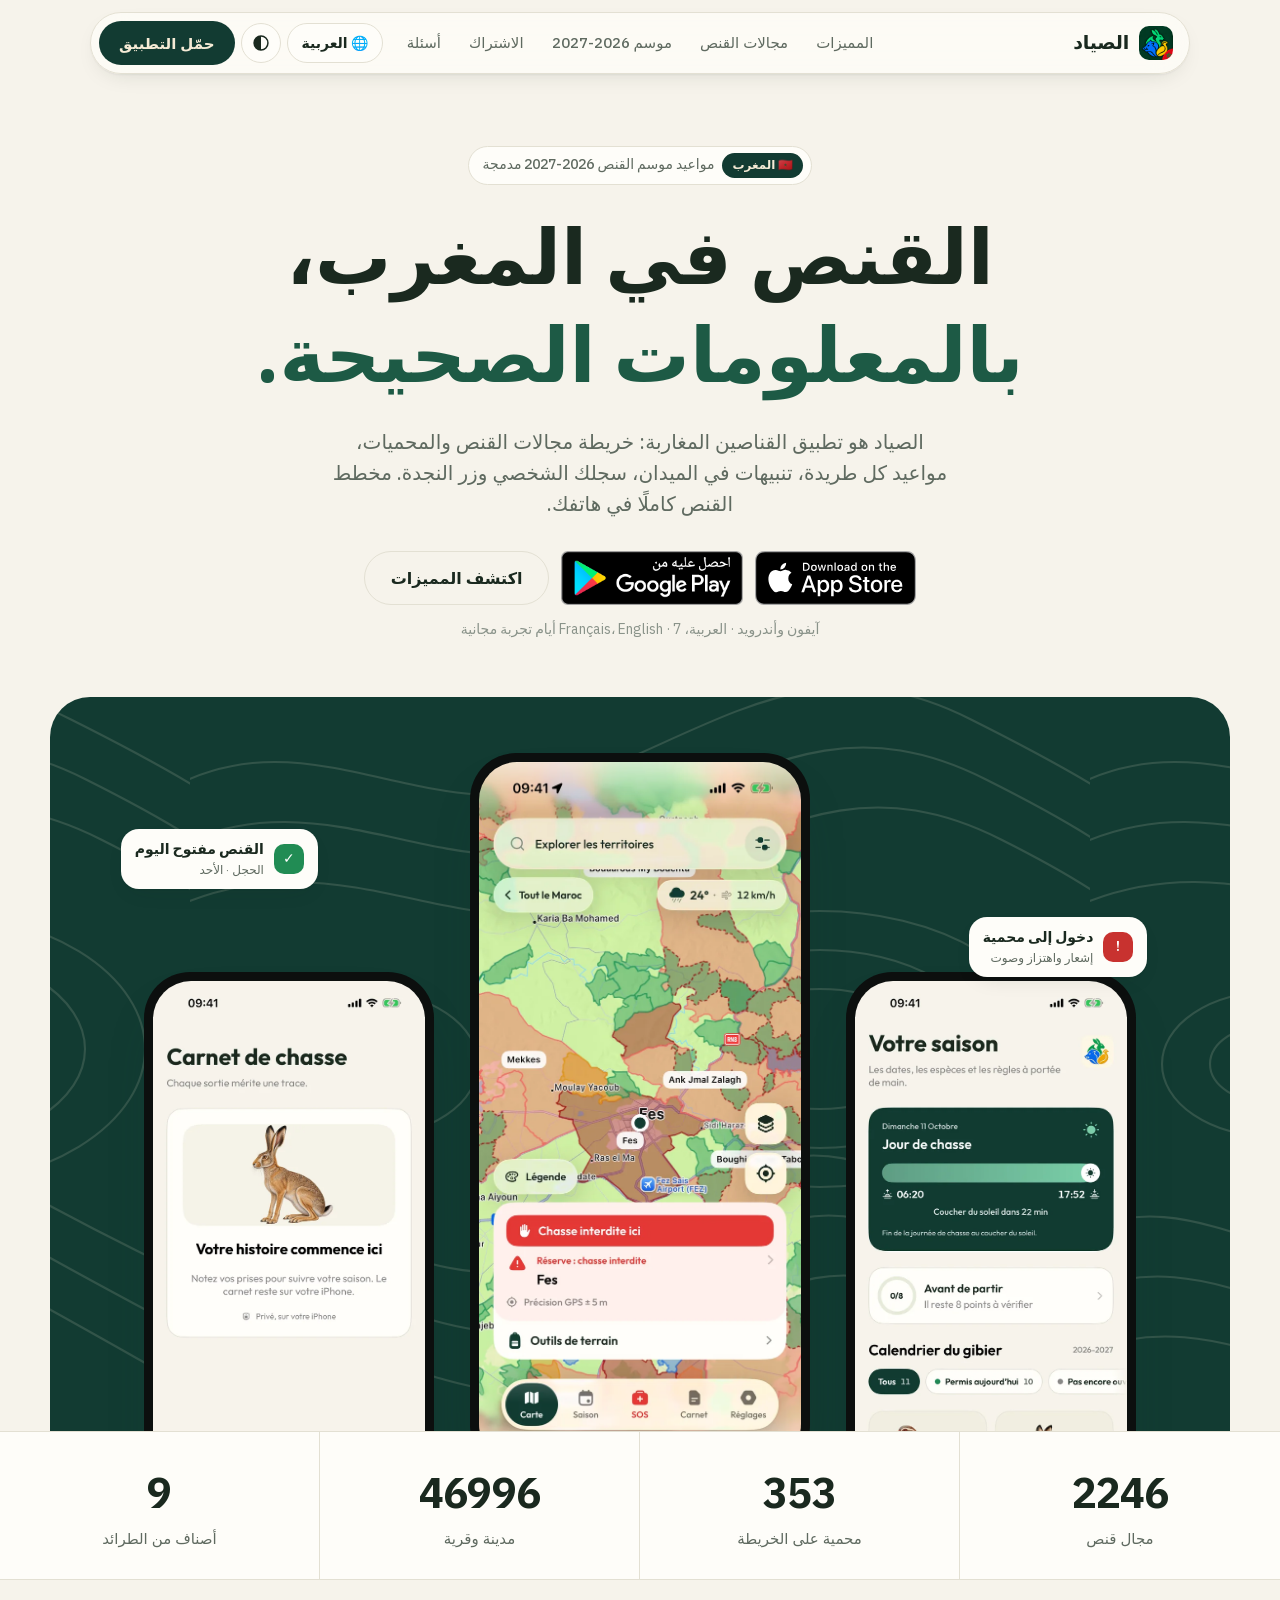
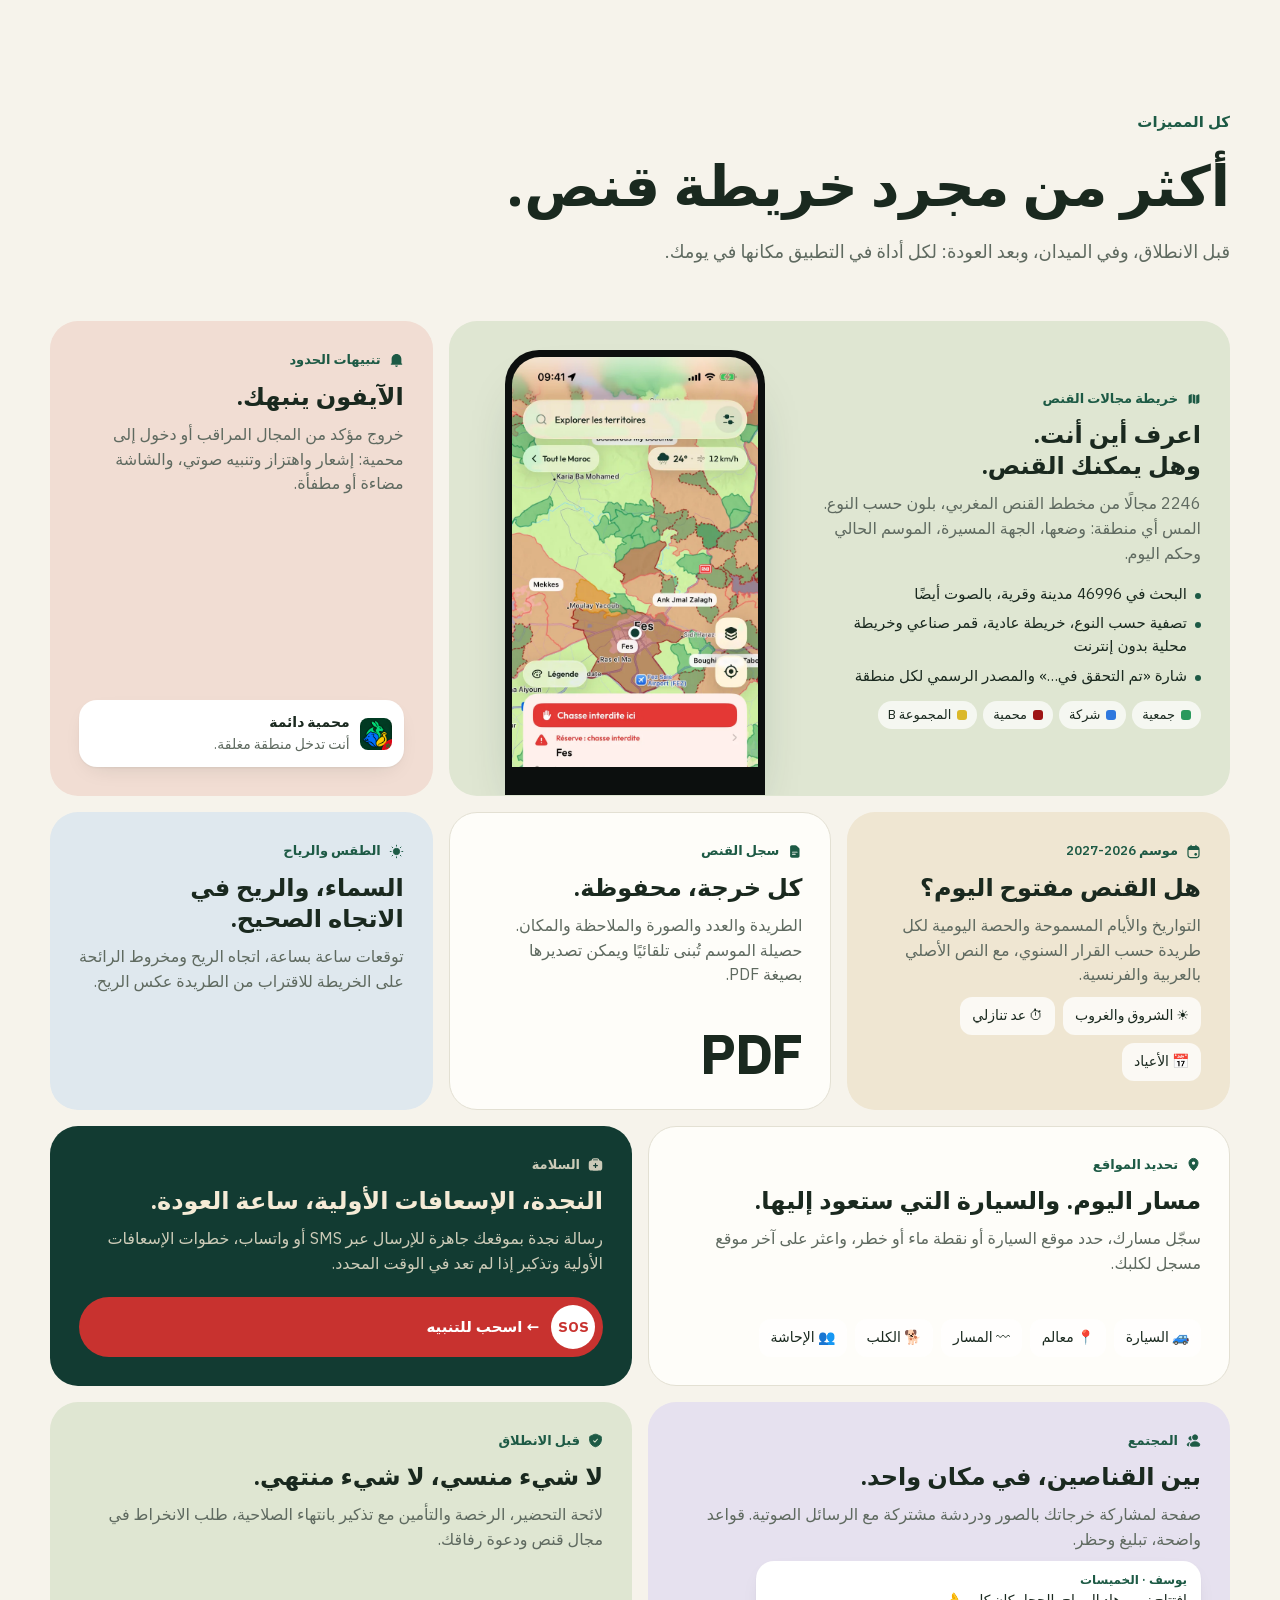
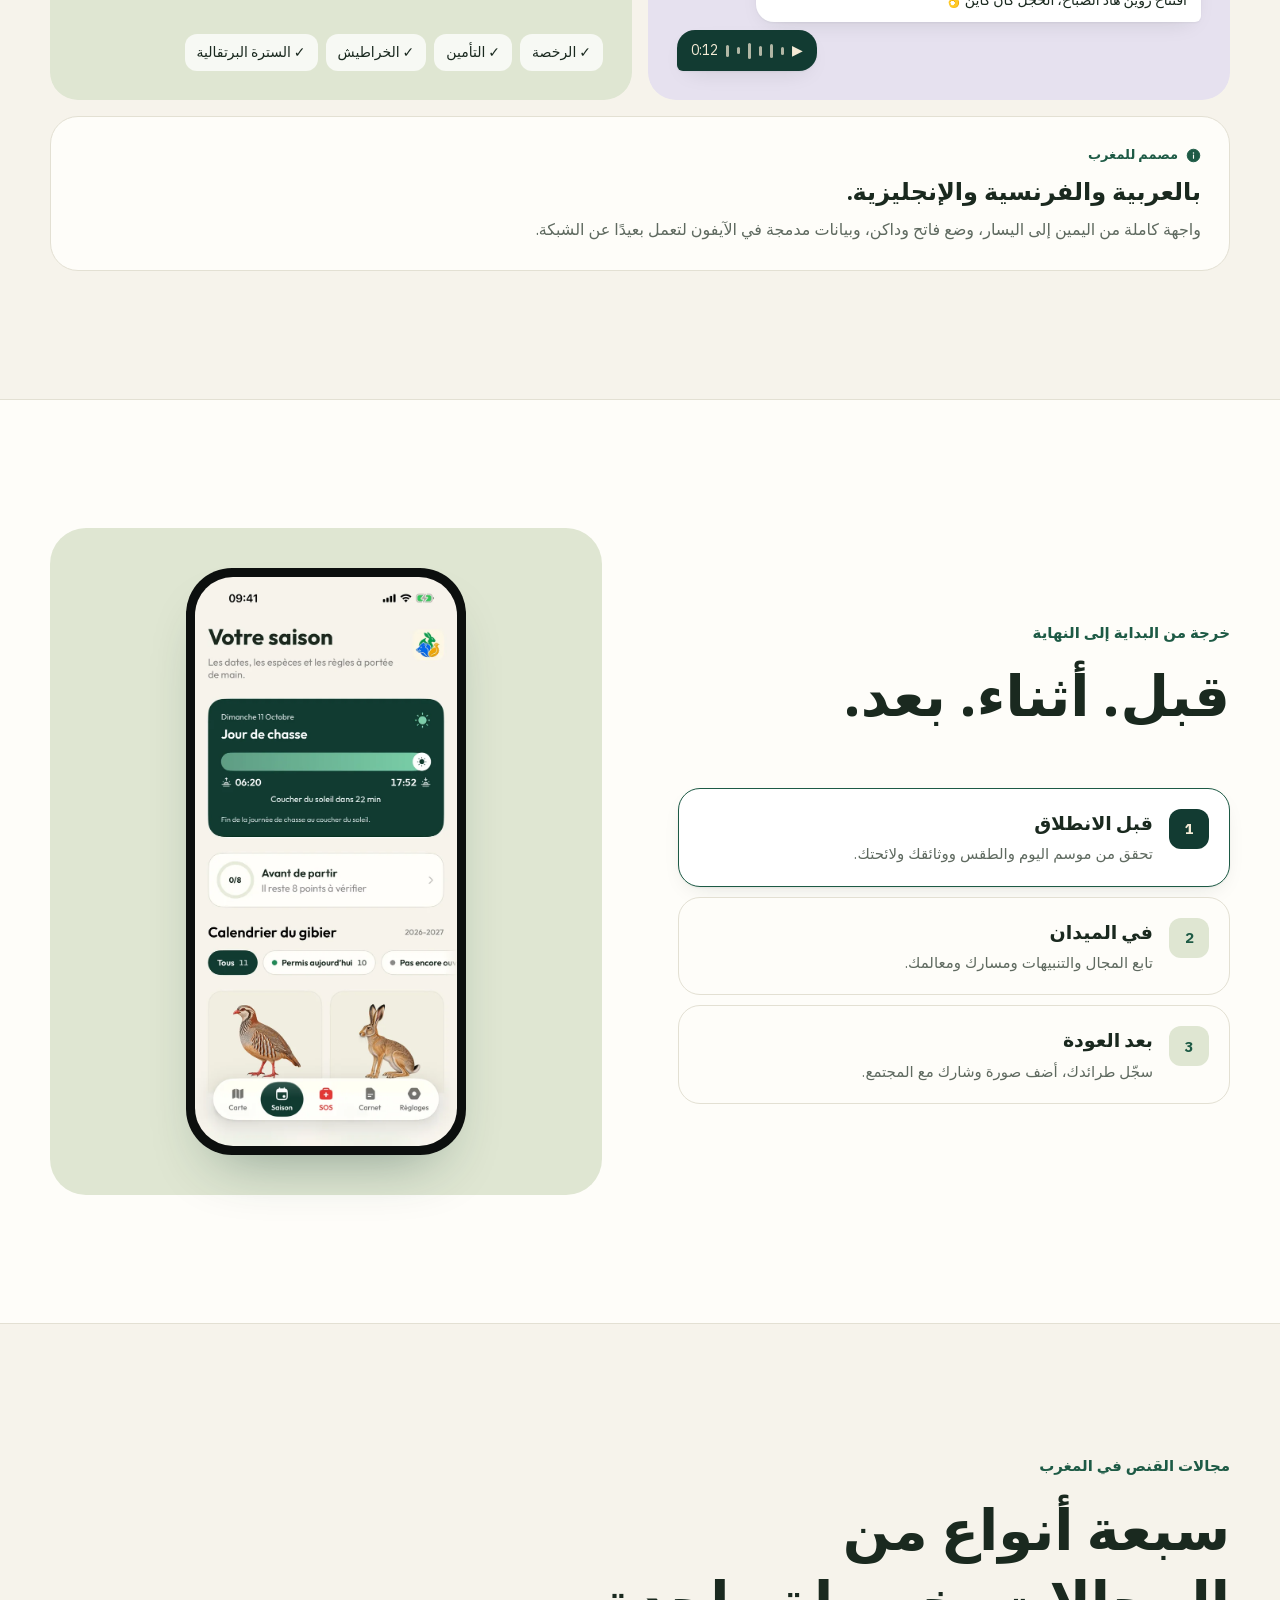
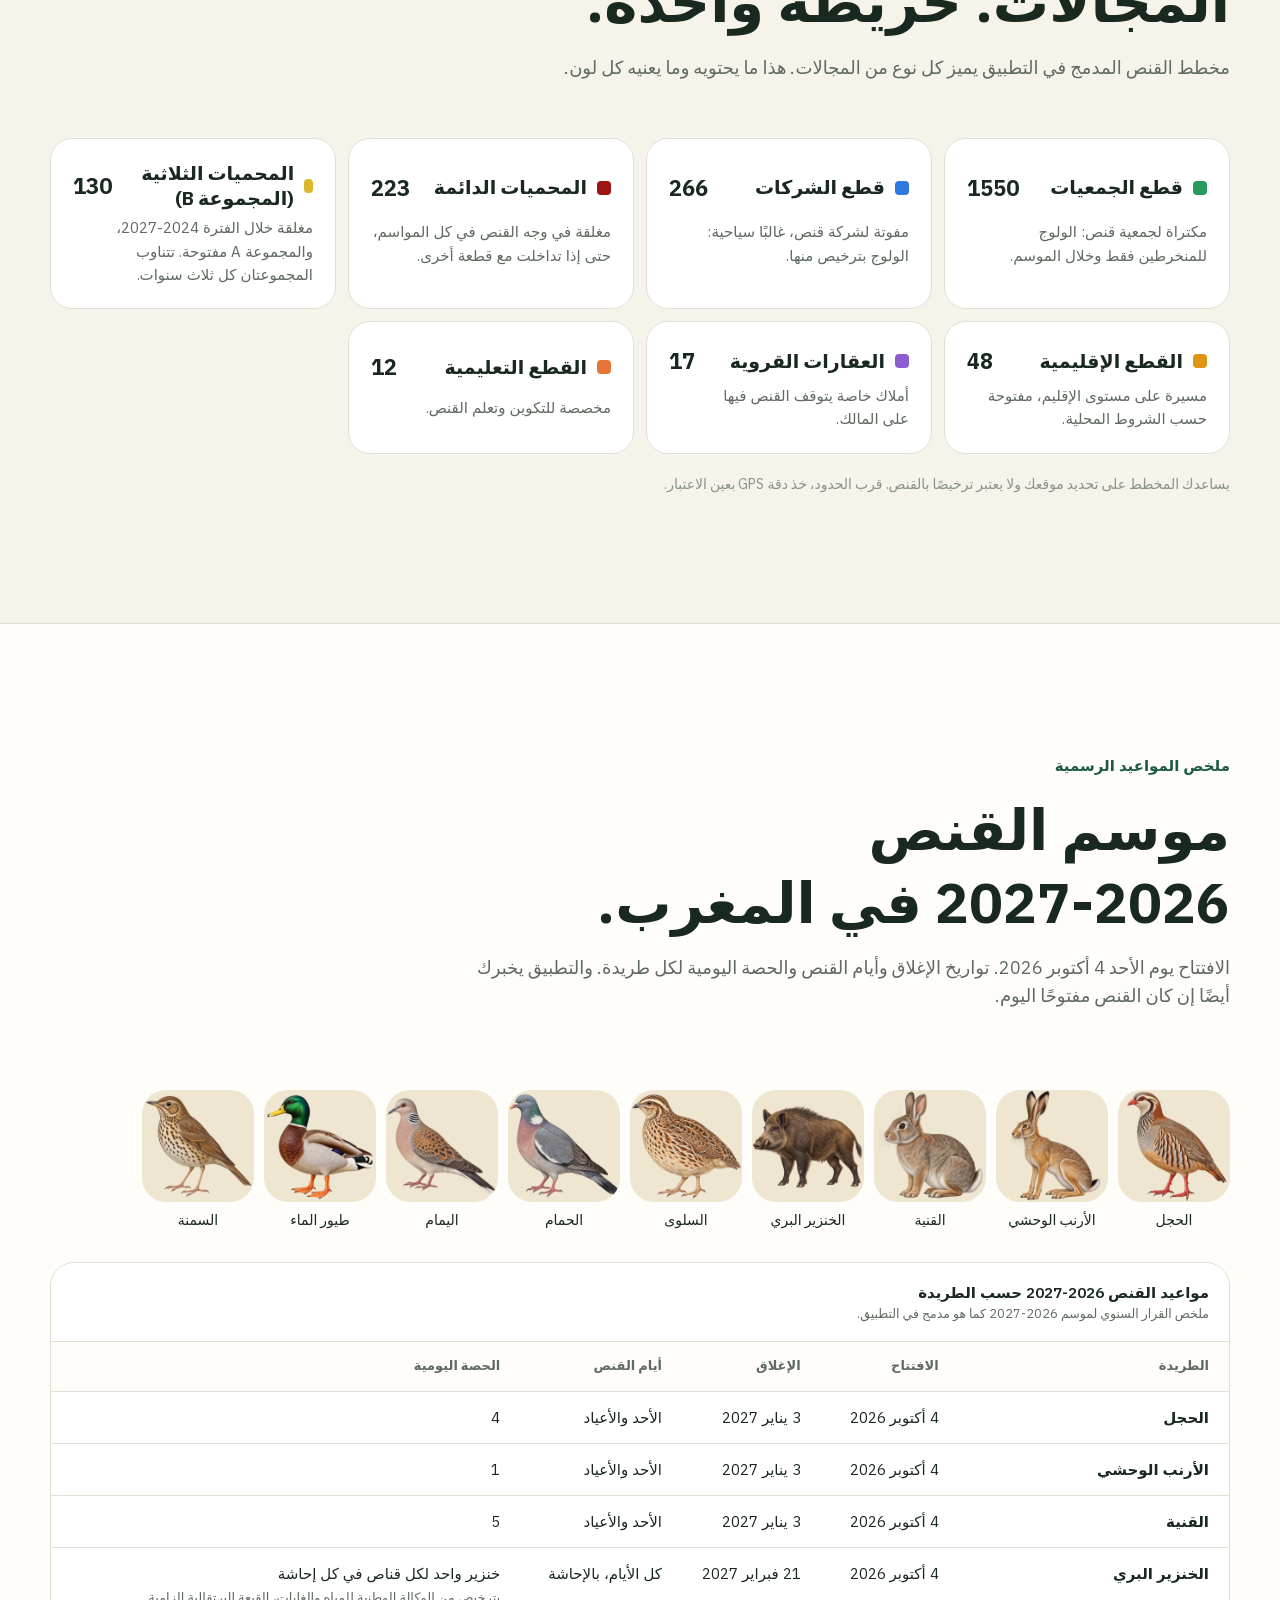
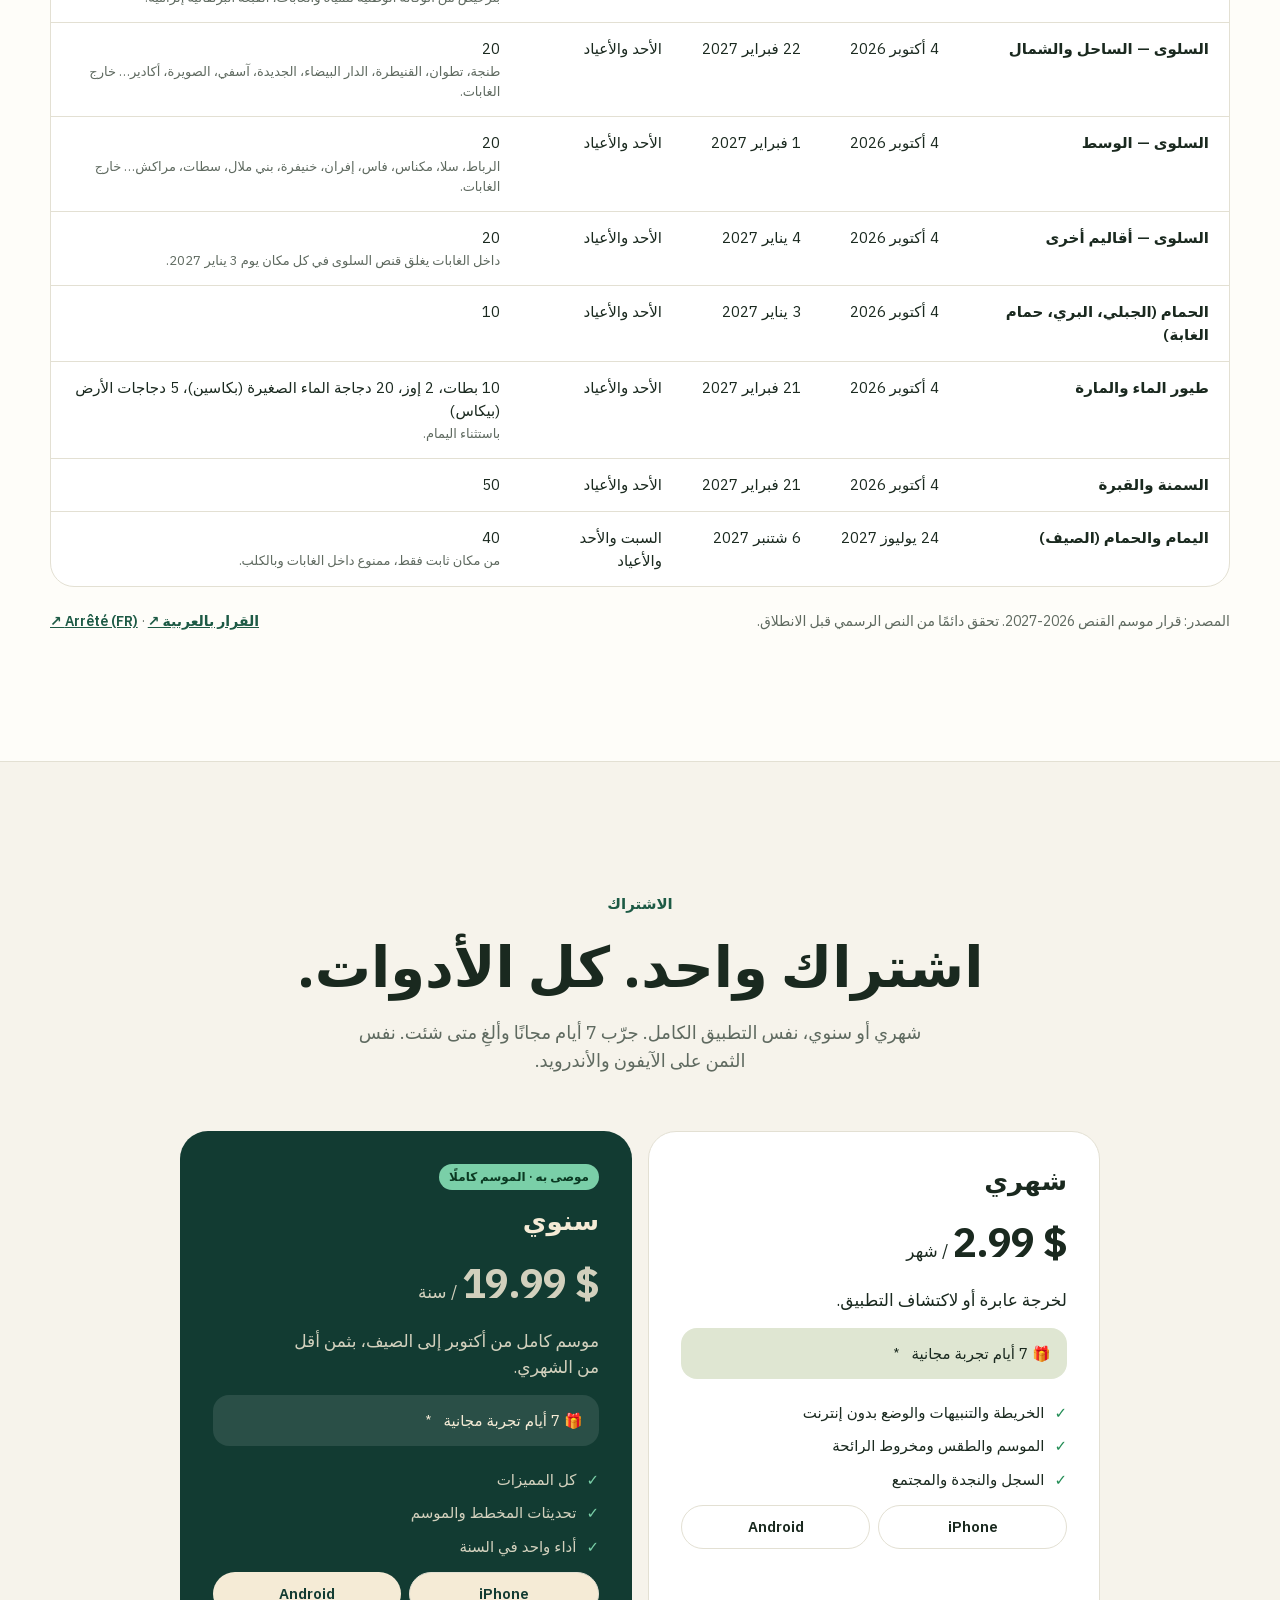
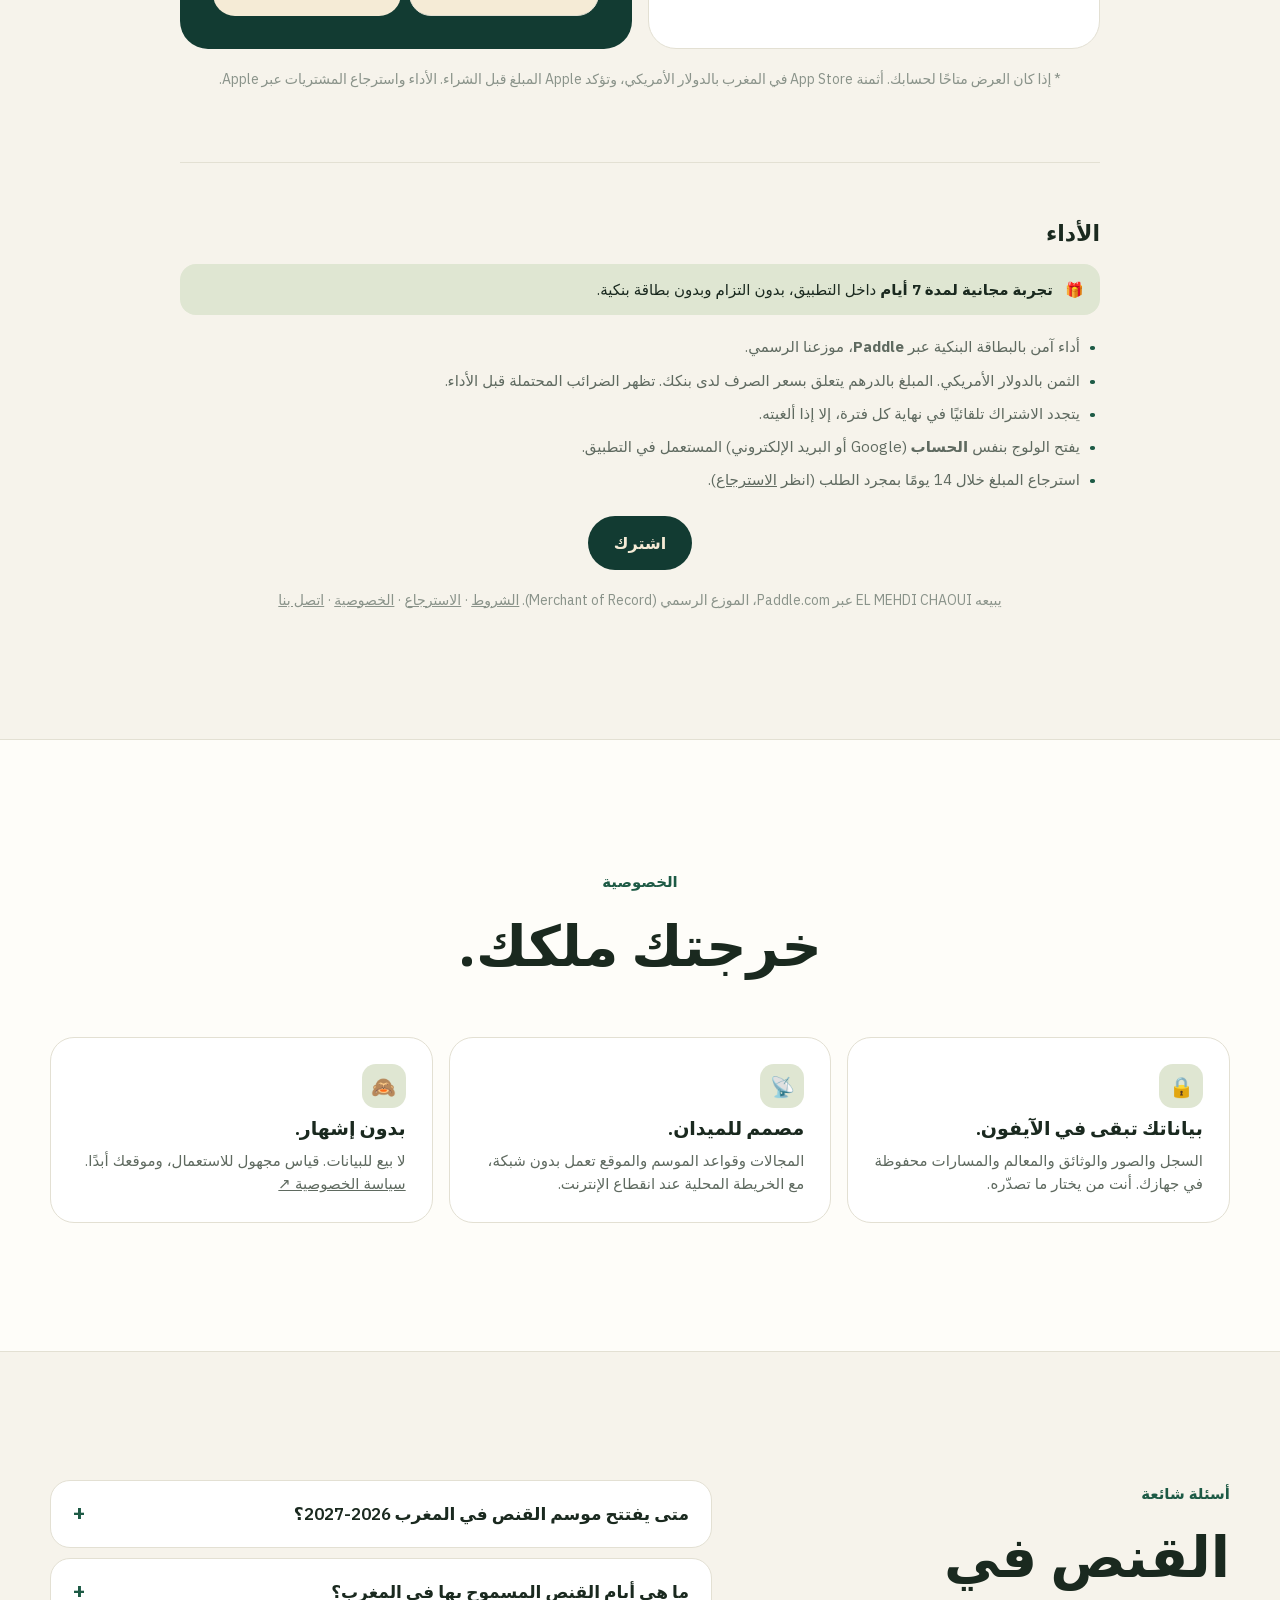
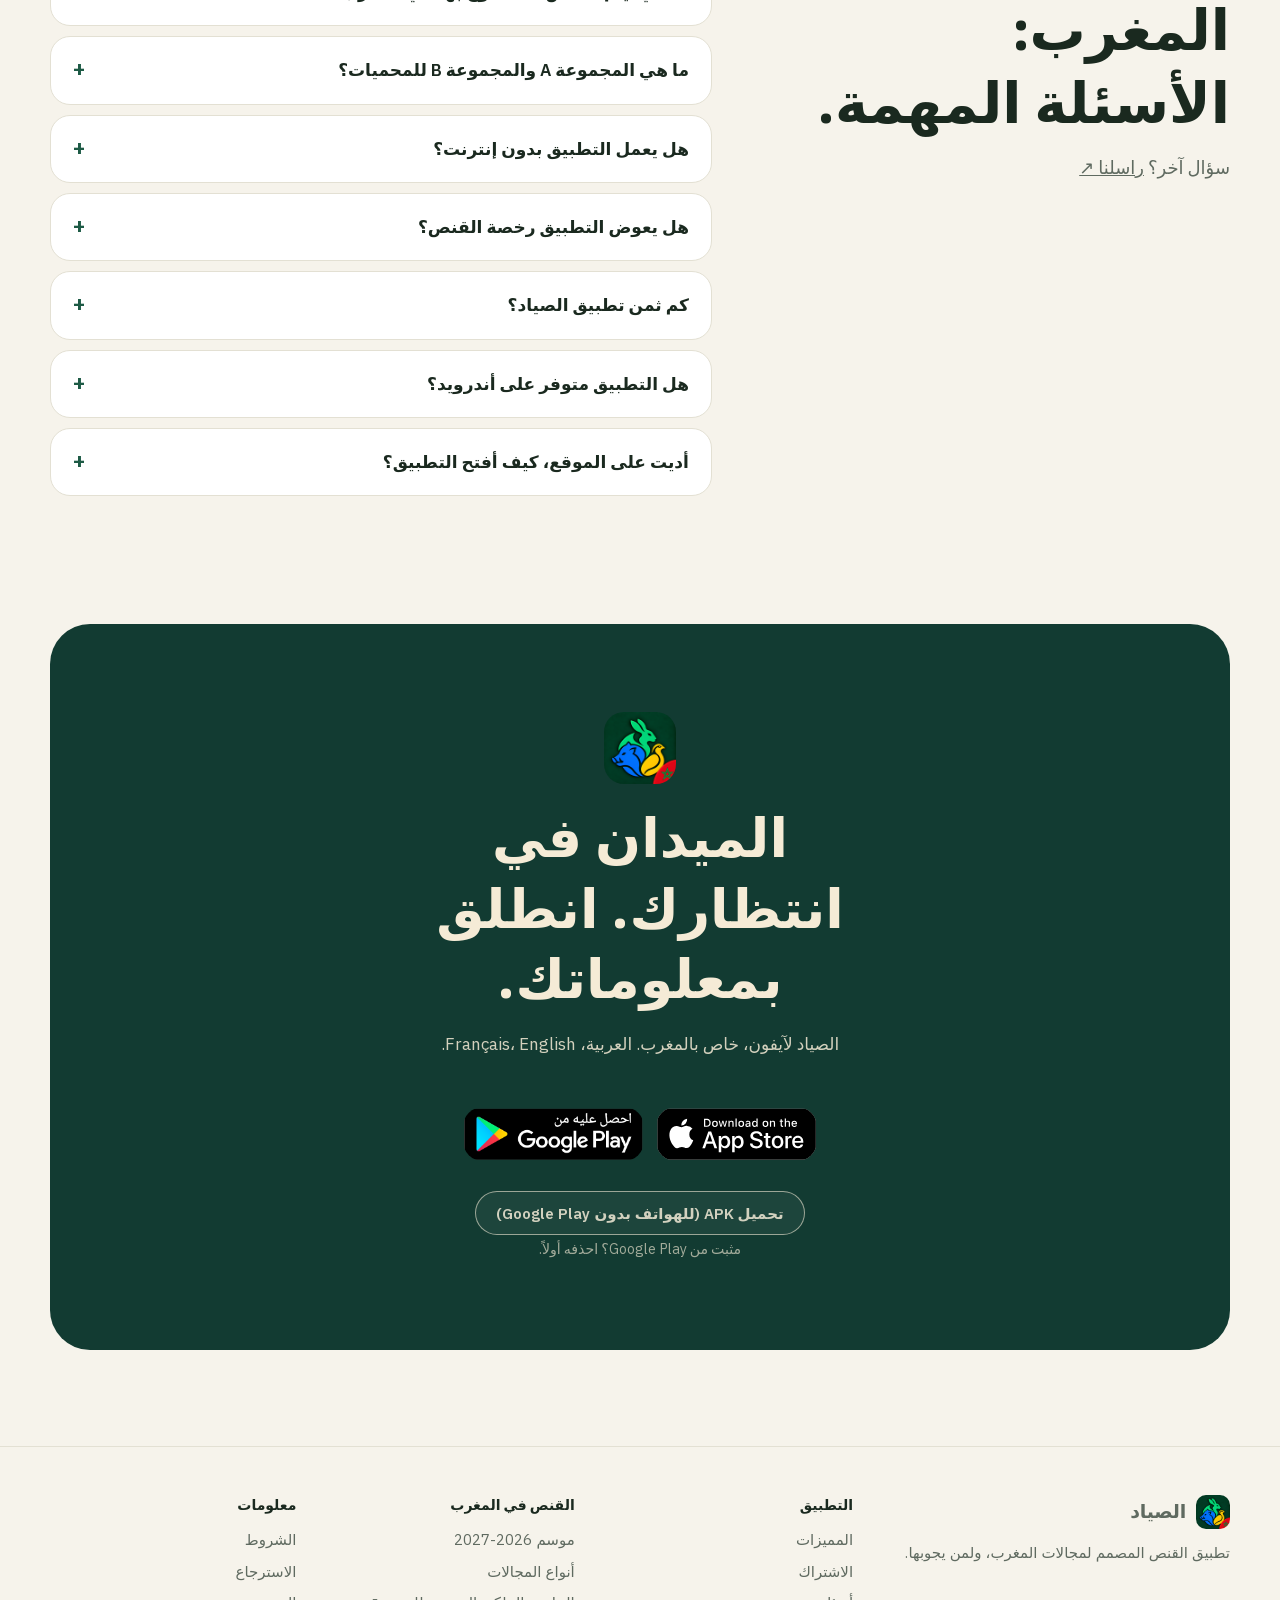
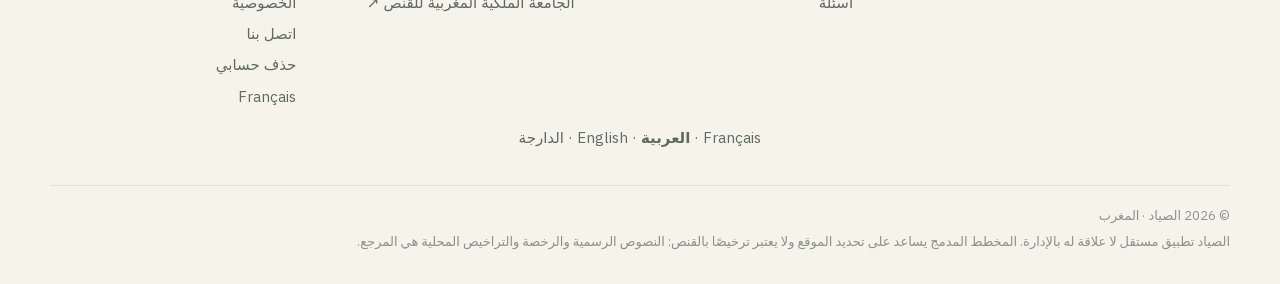
==== commit 74e56b09: "Tarifs entièrement fusionnés : bloc Paiement commun Co-Authored-By: Claude Opus 5.5 <noreply@anthrop" ====
--- a/ar/index.html
+++ b/ar/index.html
@@ -354,8 +354,7 @@
           <p class="pricing-note">* إذا كان العرض متاحًا لحسابك. أثمنة App Store في المغرب بالدولار الأمريكي، وتؤكد Apple المبلغ قبل الشراء. الأداء واسترجاع المشتريات عبر Apple.</p>
 
           <div class="android-pricing" id="android">
-            <h3 class="pricing-platform reveal">الصياد على أندرويد</h3>
-            <p class="pricing-lead reveal">يجمع الصياد في جيبك خريطة مناطق القنص، ومواعيد الموسم، وتنبيهات المناطق، وسجل الطرائد، ومنتدى الصيادين.</p>
+            <h3 class="pricing-platform reveal">الأداء</h3>
             <div class="trial trial-wide reveal">🎁 <span><strong>تجربة مجانية لمدة 7 أيام</strong> داخل التطبيق، بدون التزام وبدون بطاقة بنكية.</span></div>
             <ul class="pricing-terms reveal">
               <li>أداء آمن بالبطاقة البنكية عبر <strong>Paddle</strong>، موزعنا الرسمي.</li>
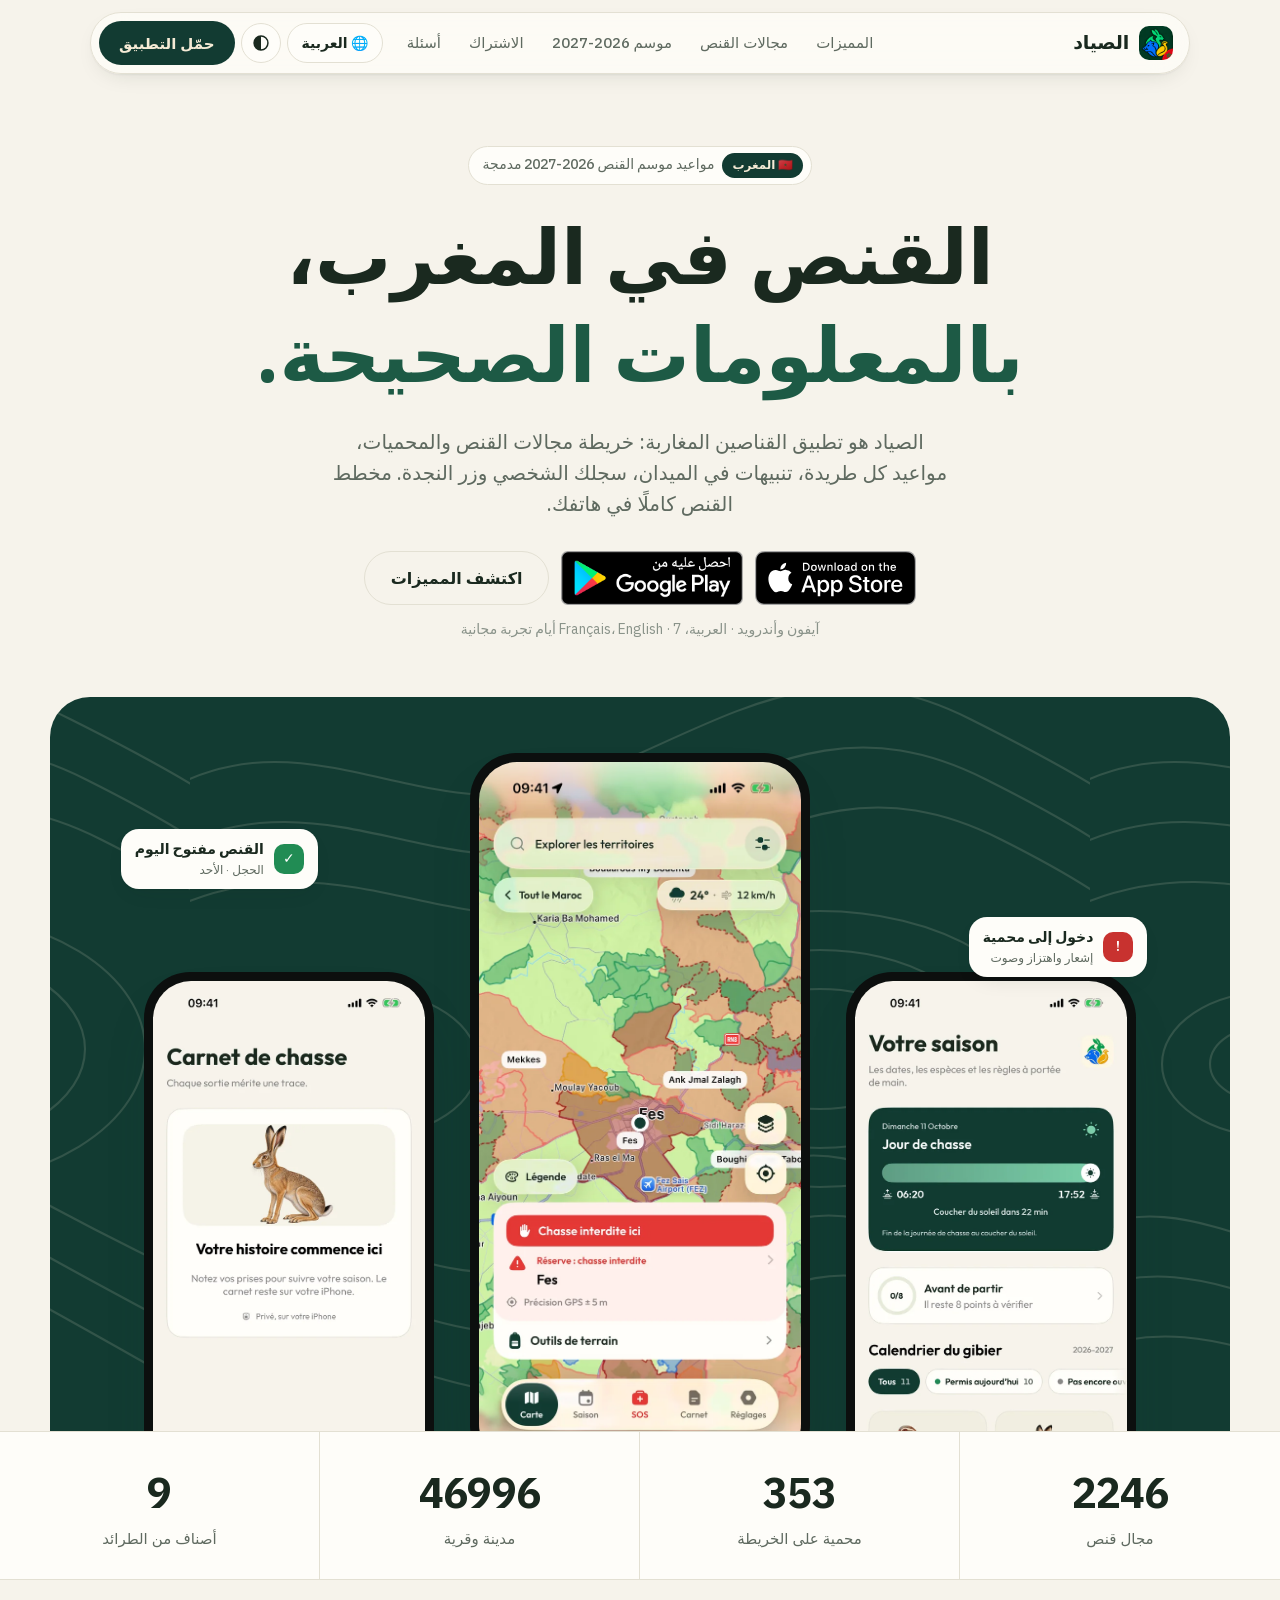
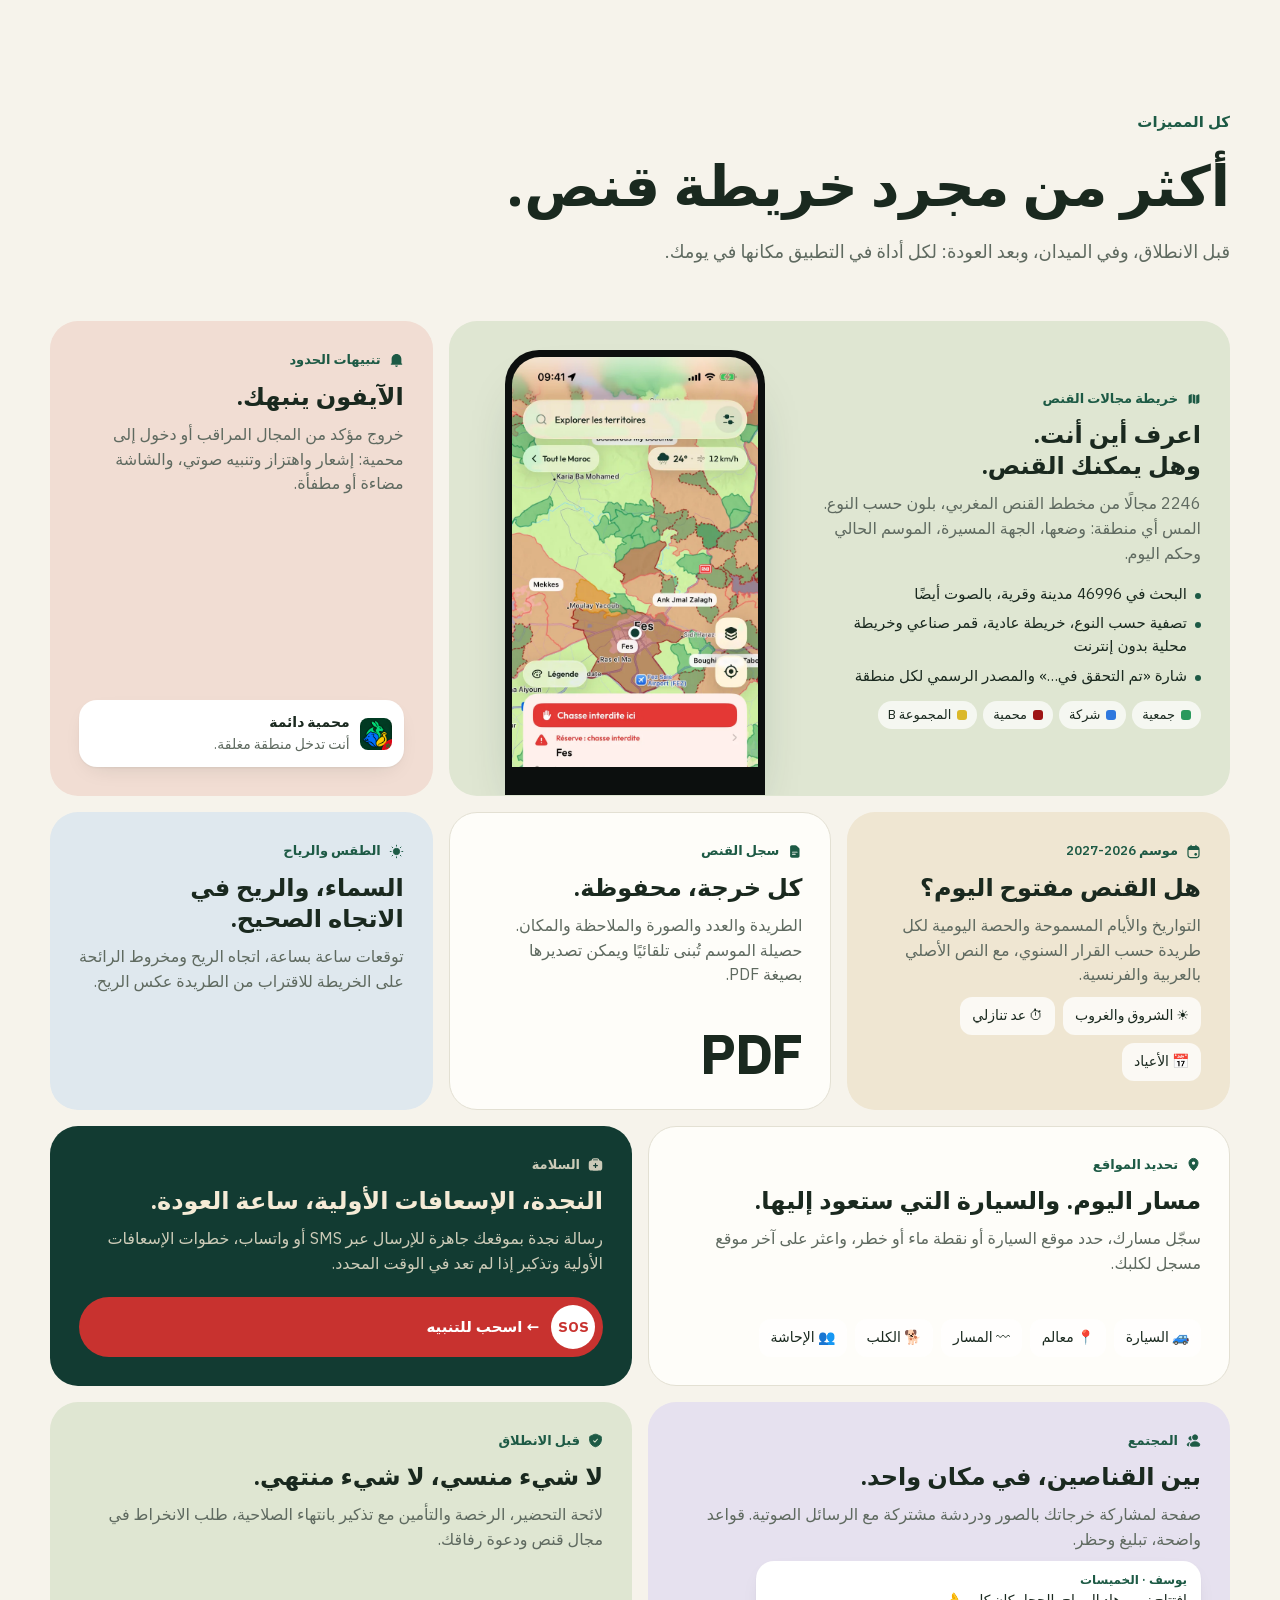
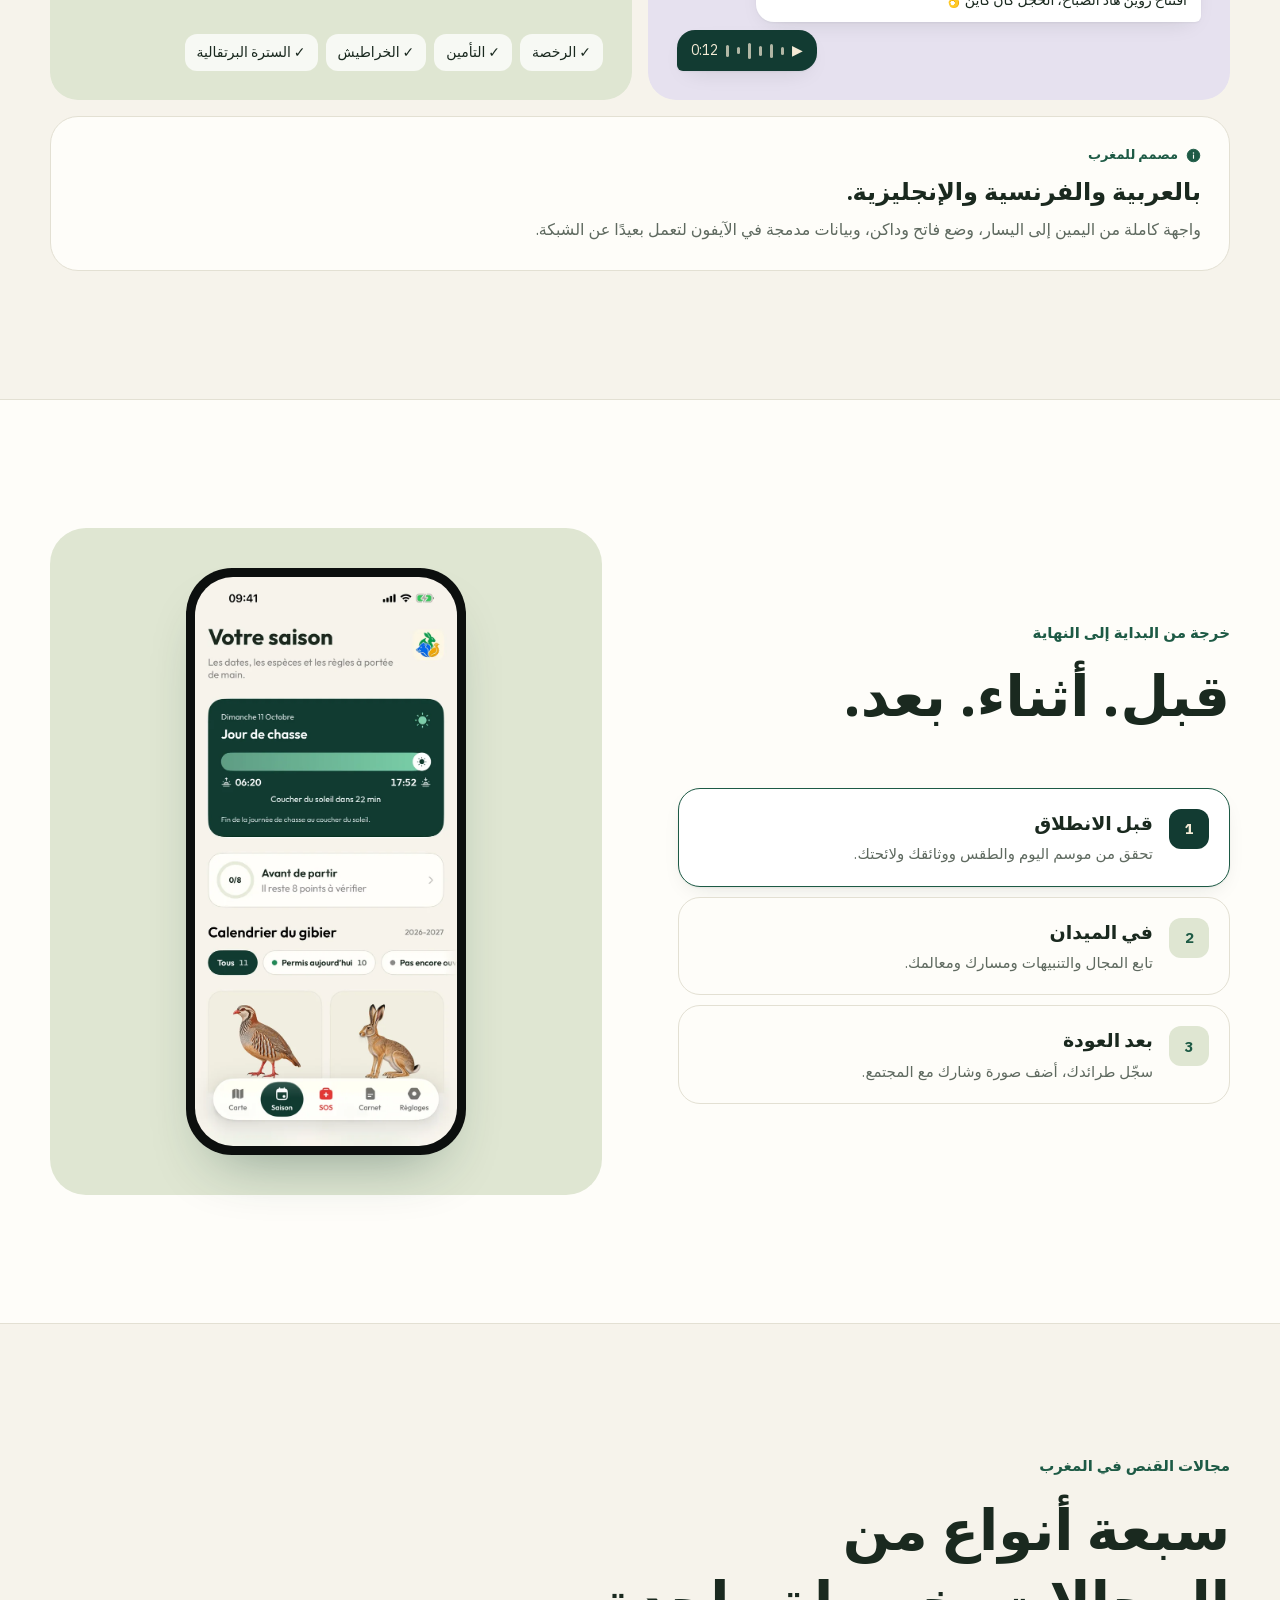
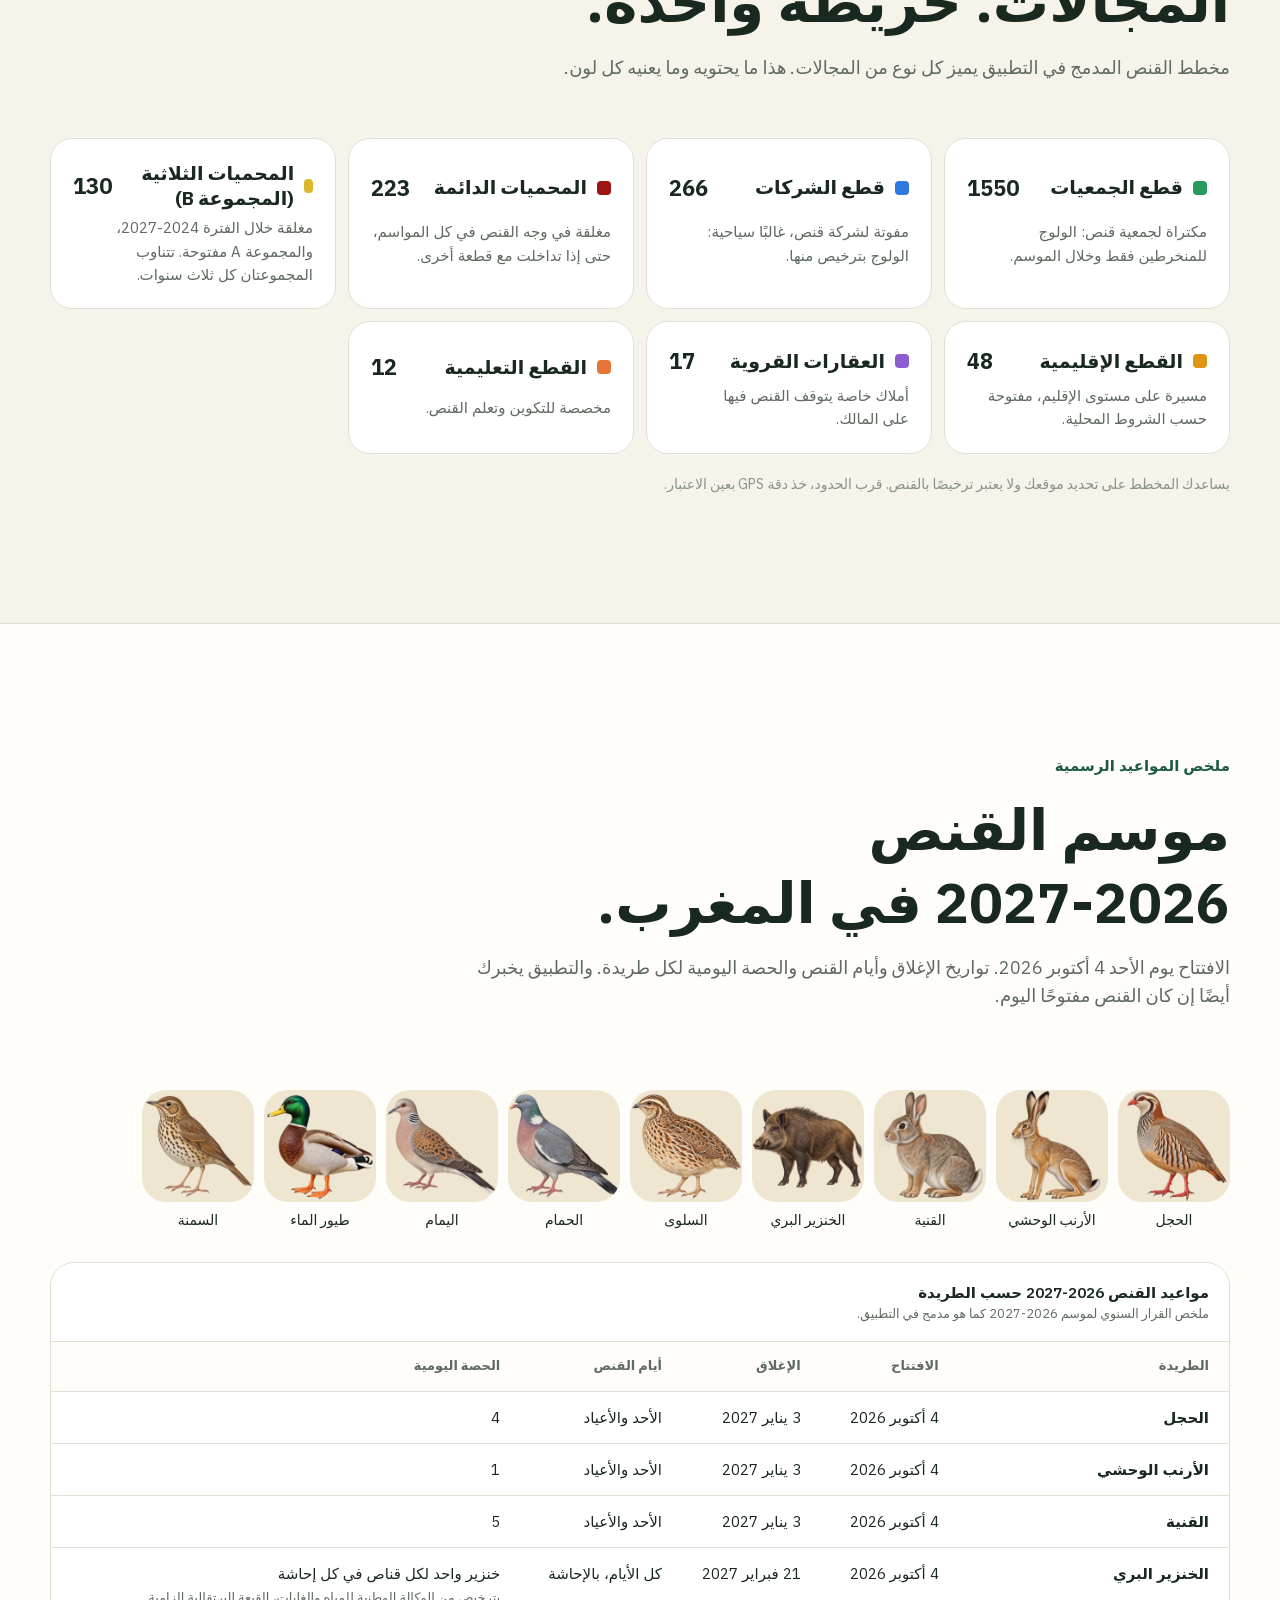
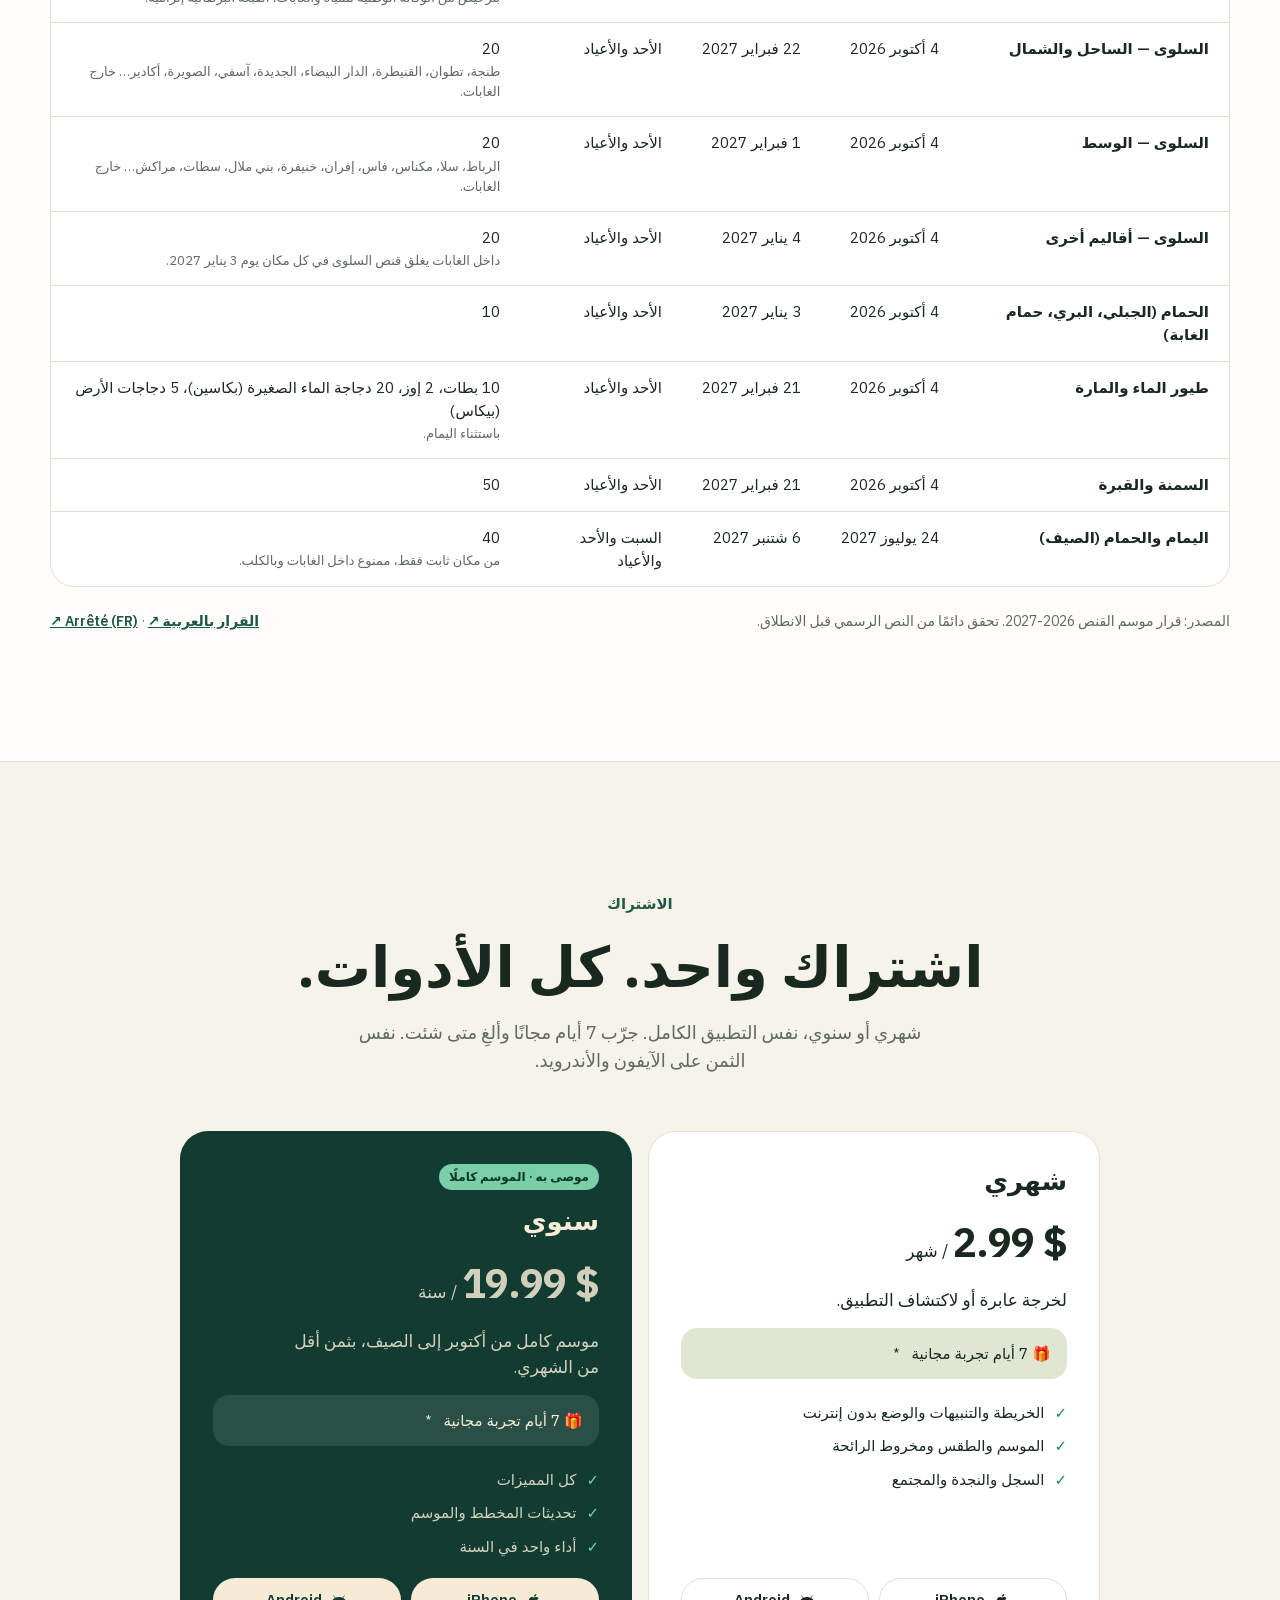
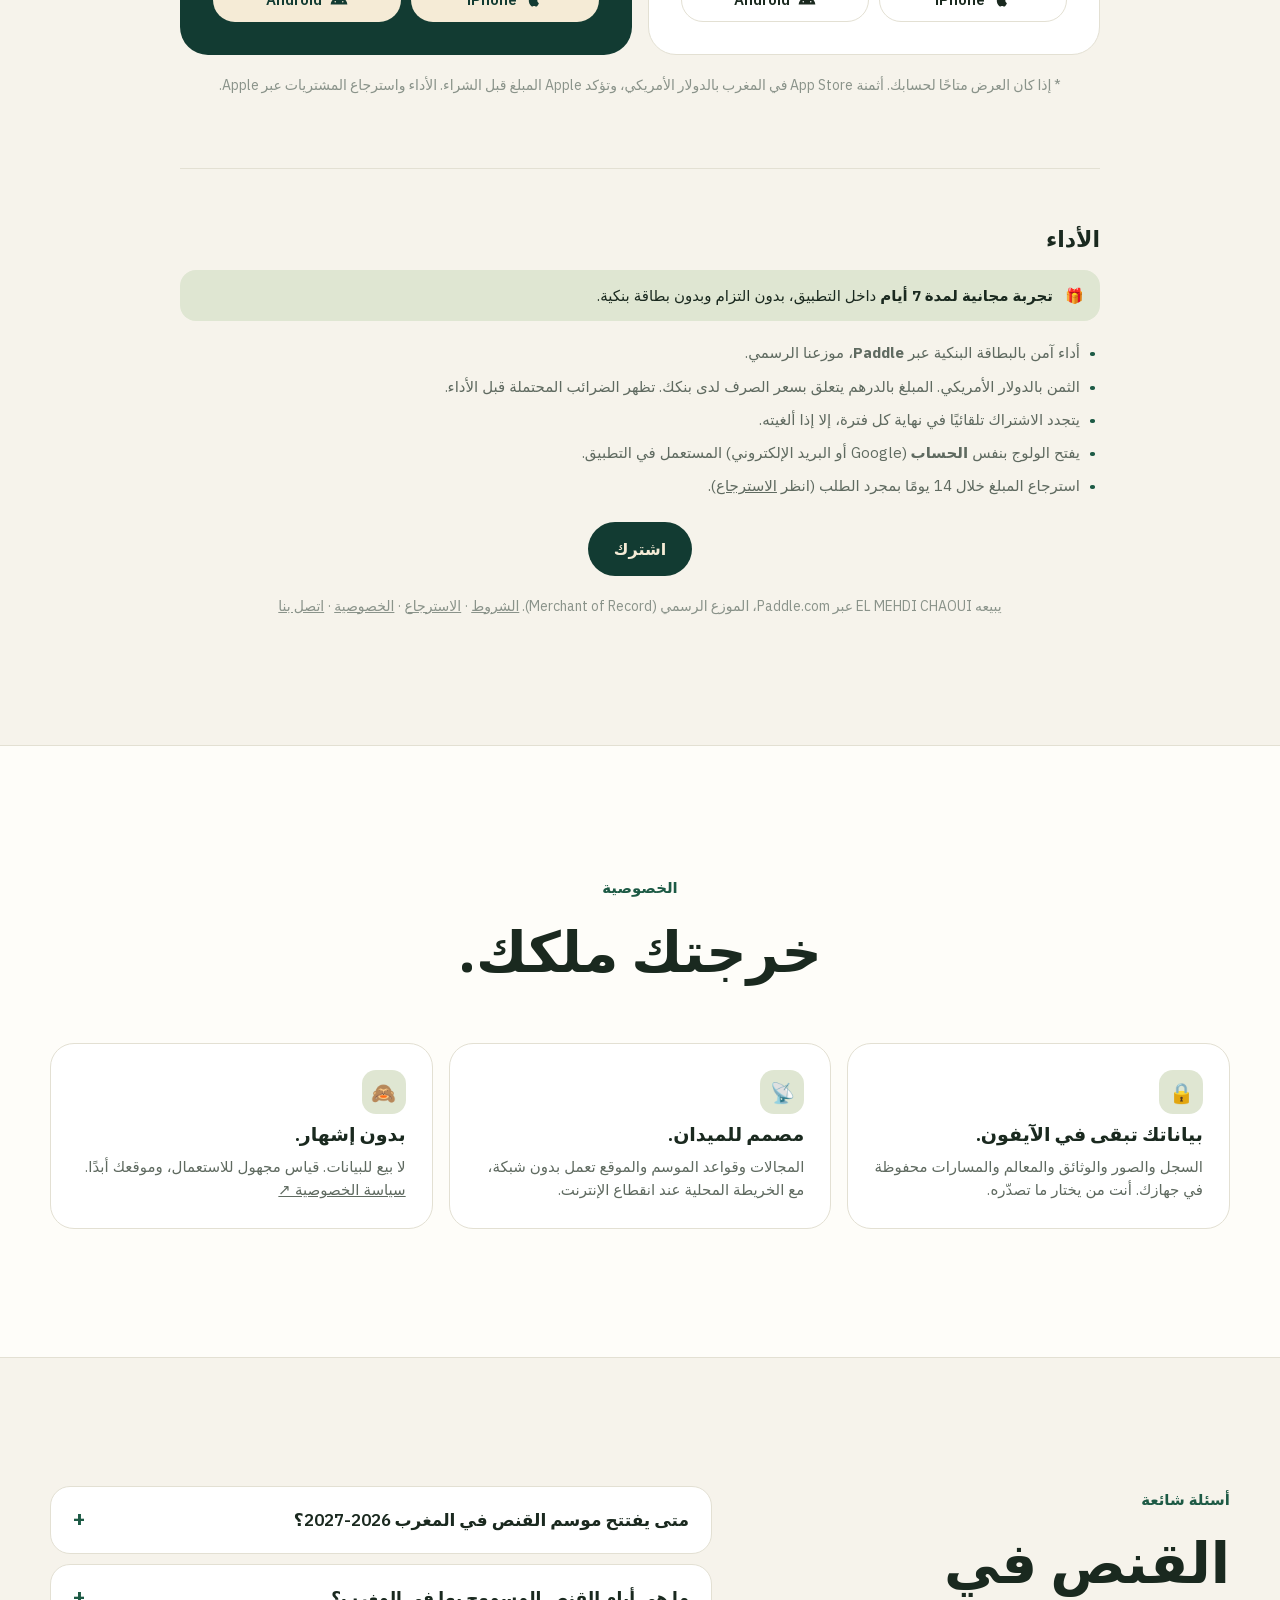
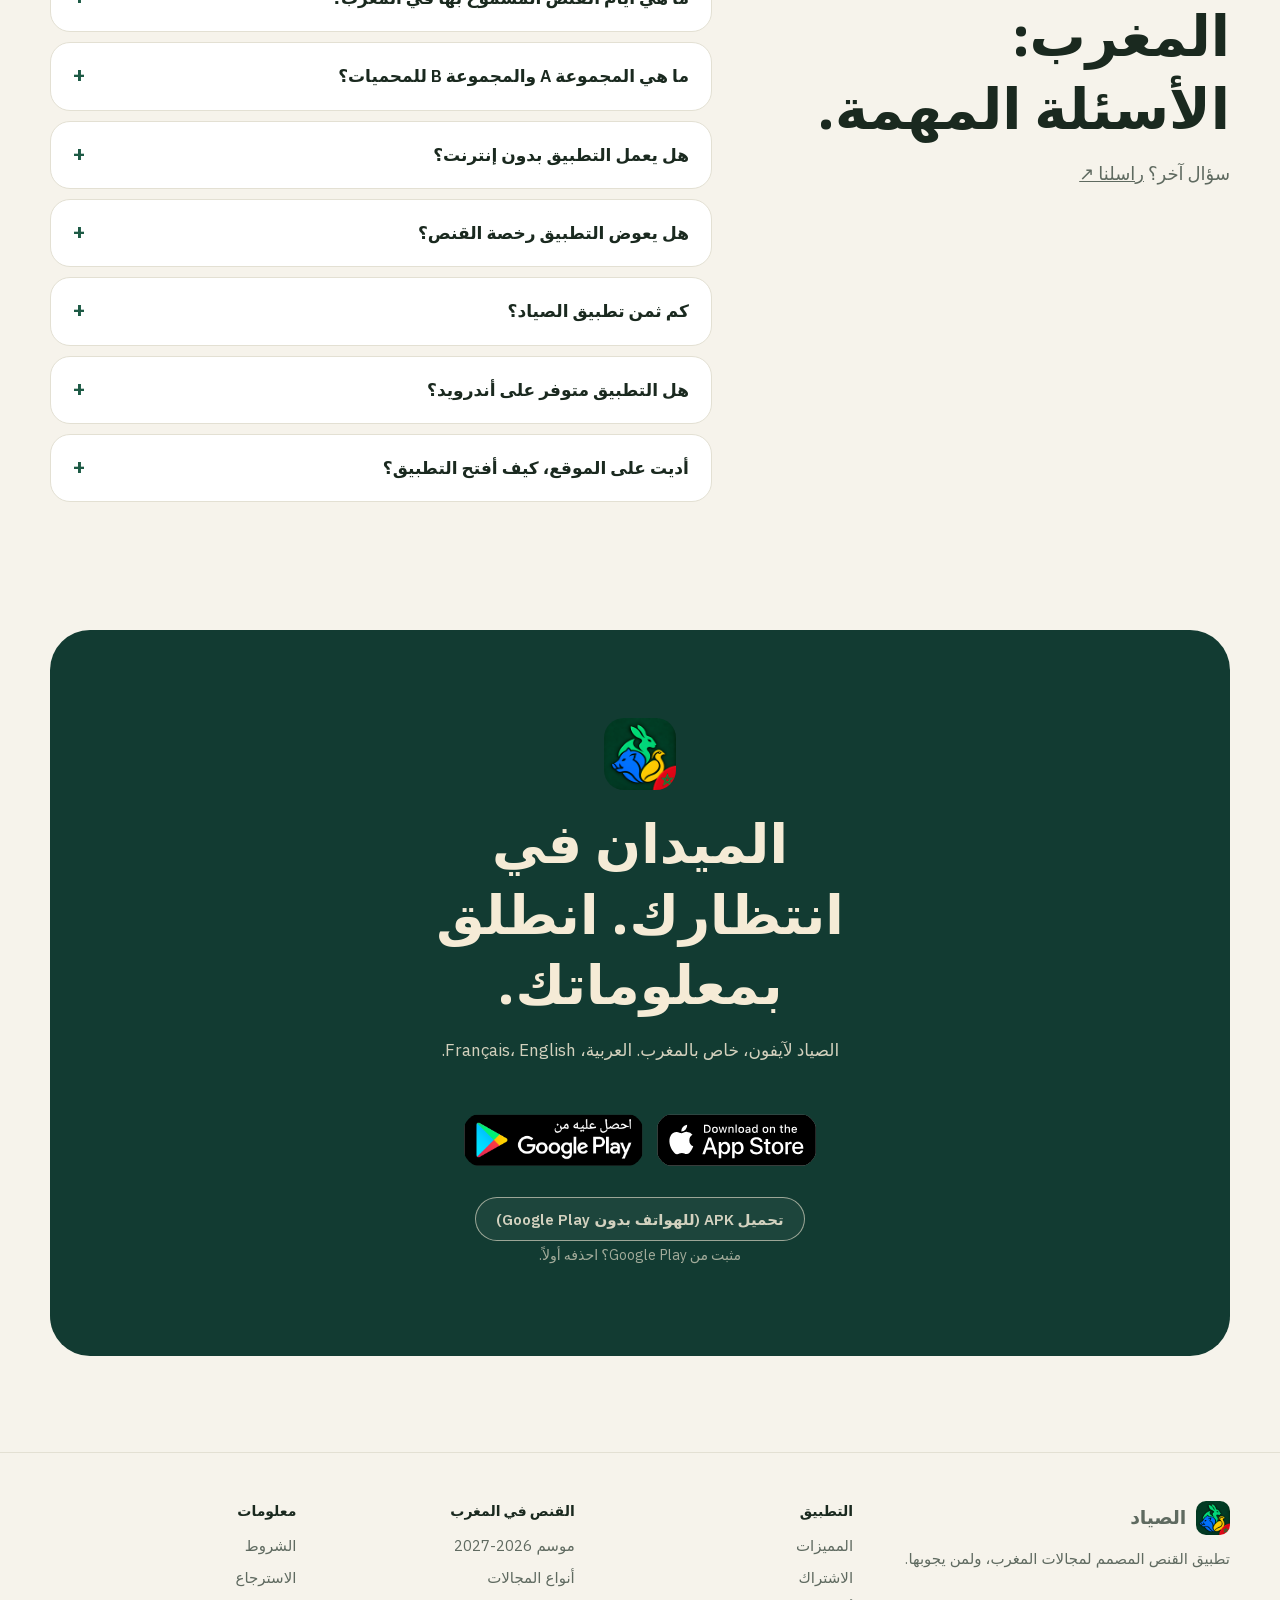
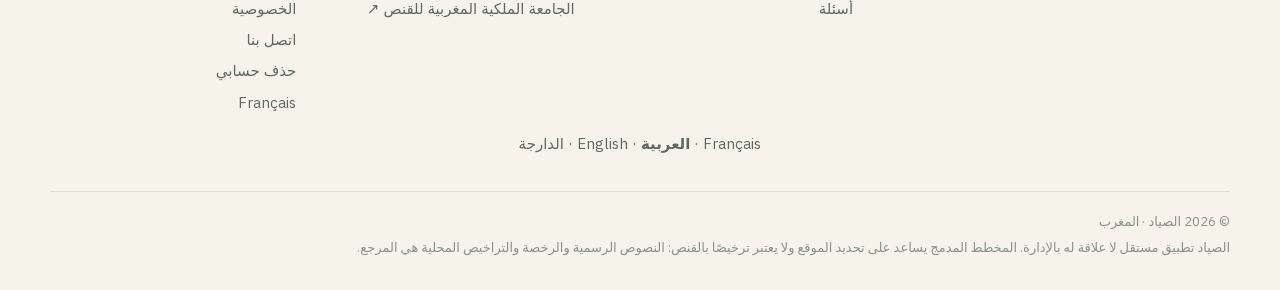
==== commit c7da36e6: "Cartes de prix : boutons iPhone/Android avec logos, alignés en bas Co-Authored-By: Claude Opus 5.5 <" ====
--- a/ar/index.html
+++ b/ar/index.html
@@ -339,7 +339,7 @@
               <p>لخرجة عابرة أو لاكتشاف التطبيق.</p>
               <div class="trial">🎁 7 أيام تجربة مجانية<sup>*</sup></div>
               <ul><li>الخريطة والتنبيهات والوضع بدون إنترنت</li><li>الموسم والطقس ومخروط الرائحة</li><li>السجل والنجدة والمجتمع</li></ul>
-              <div style="display:flex;gap:8px;flex-wrap:wrap"><a class="btn btn-ghost" style="flex:1" href="https://apps.apple.com/ma/app/chasseur-alertes-de-chasse/id6821409206" data-track="plan_selected" data-track-plan="monthly"> iPhone</a><a class="btn btn-ghost" style="flex:1" href="https://pay.rev.cat/xzavxbnoljagltmg/" data-track="android_plan_selected" data-track-plan="monthly">Android</a></div>
+              <div class="plat-buttons" style="display:flex;gap:10px;margin-top:auto;padding-top:6px"><a class="btn btn-ghost" style="flex:1;display:inline-flex;align-items:center;justify-content:center;gap:8px" href="https://apps.apple.com/ma/app/chasseur-alertes-de-chasse/id6821409206" data-track="plan_selected" data-track-plan="monthly"><svg viewBox="0 0 24 24" width="18" height="18" aria-hidden="true" fill="currentColor"><path d="M16.37 12.75c-.02-2.1 1.72-3.11 1.8-3.16-.98-1.43-2.5-1.63-3.04-1.65-1.29-.13-2.52.76-3.18.76-.66 0-1.67-.74-2.75-.72-1.41.02-2.72.82-3.45 2.09-1.47 2.55-.38 6.33 1.06 8.4.7 1.01 1.53 2.15 2.62 2.11 1.05-.04 1.45-.68 2.72-.68 1.27 0 1.63.68 2.74.66 1.13-.02 1.85-1.03 2.54-2.05.8-1.17 1.13-2.3 1.15-2.36-.03-.01-2.2-.85-2.22-3.36zM14.3 6.58c.58-.7.97-1.68.86-2.65-.83.03-1.84.55-2.44 1.25-.53.62-1 1.61-.88 2.56.93.07 1.88-.47 2.46-1.16z"/></svg>iPhone</a><a class="btn btn-ghost" style="flex:1;display:inline-flex;align-items:center;justify-content:center;gap:8px" href="https://pay.rev.cat/xzavxbnoljagltmg/" data-track="android_plan_selected" data-track-plan="monthly"><svg viewBox="0 0 24 24" width="18" height="18" aria-hidden="true" fill="currentColor"><path d="M17.6 9.48l1.84-3.18a.38.38 0 0 0-.65-.38l-1.86 3.22A11.4 11.4 0 0 0 12 8.13c-1.77 0-3.43.37-4.93 1.01L5.21 5.92a.38.38 0 0 0-.65.38L6.4 9.48C3.29 11.18 1.17 14.32.84 18h22.32c-.33-3.68-2.45-6.82-5.56-8.52zM7 15.25a1 1 0 1 1 0-2 1 1 0 0 1 0 2zm10 0a1 1 0 1 1 0-2 1 1 0 0 1 0 2z"/></svg>Android</a></div>
             </article>
             <article class="price-card featured reveal">
               <span class="badge">موصى به · الموسم كاملًا</span>
@@ -348,7 +348,7 @@
               <p>موسم كامل من أكتوبر إلى الصيف، بثمن أقل من الشهري.</p>
               <div class="trial">🎁 7 أيام تجربة مجانية<sup>*</sup></div>
               <ul><li>كل المميزات</li><li>تحديثات المخطط والموسم</li><li>أداء واحد في السنة</li></ul>
-              <div style="display:flex;gap:8px;flex-wrap:wrap"><a class="btn btn-ghost" style="flex:1" href="https://apps.apple.com/ma/app/chasseur-alertes-de-chasse/id6821409206" data-track="plan_selected" data-track-plan="annual"> iPhone</a><a class="btn" style="flex:1" href="https://pay.rev.cat/xzavxbnoljagltmg/" data-track="android_plan_selected" data-track-plan="annual">Android</a></div>
+              <div class="plat-buttons" style="display:flex;gap:10px;margin-top:auto;padding-top:6px"><a class="btn" style="flex:1;display:inline-flex;align-items:center;justify-content:center;gap:8px" href="https://apps.apple.com/ma/app/chasseur-alertes-de-chasse/id6821409206" data-track="plan_selected" data-track-plan="annual"><svg viewBox="0 0 24 24" width="18" height="18" aria-hidden="true" fill="currentColor"><path d="M16.37 12.75c-.02-2.1 1.72-3.11 1.8-3.16-.98-1.43-2.5-1.63-3.04-1.65-1.29-.13-2.52.76-3.18.76-.66 0-1.67-.74-2.75-.72-1.41.02-2.72.82-3.45 2.09-1.47 2.55-.38 6.33 1.06 8.4.7 1.01 1.53 2.15 2.62 2.11 1.05-.04 1.45-.68 2.72-.68 1.27 0 1.63.68 2.74.66 1.13-.02 1.85-1.03 2.54-2.05.8-1.17 1.13-2.3 1.15-2.36-.03-.01-2.2-.85-2.22-3.36zM14.3 6.58c.58-.7.97-1.68.86-2.65-.83.03-1.84.55-2.44 1.25-.53.62-1 1.61-.88 2.56.93.07 1.88-.47 2.46-1.16z"/></svg>iPhone</a><a class="btn" style="flex:1;display:inline-flex;align-items:center;justify-content:center;gap:8px" href="https://pay.rev.cat/xzavxbnoljagltmg/" data-track="android_plan_selected" data-track-plan="annual"><svg viewBox="0 0 24 24" width="18" height="18" aria-hidden="true" fill="currentColor"><path d="M17.6 9.48l1.84-3.18a.38.38 0 0 0-.65-.38l-1.86 3.22A11.4 11.4 0 0 0 12 8.13c-1.77 0-3.43.37-4.93 1.01L5.21 5.92a.38.38 0 0 0-.65.38L6.4 9.48C3.29 11.18 1.17 14.32.84 18h22.32c-.33-3.68-2.45-6.82-5.56-8.52zM7 15.25a1 1 0 1 1 0-2 1 1 0 0 1 0 2zm10 0a1 1 0 1 1 0-2 1 1 0 0 1 0 2z"/></svg>Android</a></div>
             </article>
           </div>
           <p class="pricing-note">* إذا كان العرض متاحًا لحسابك. أثمنة App Store في المغرب بالدولار الأمريكي، وتؤكد Apple المبلغ قبل الشراء. الأداء واسترجاع المشتريات عبر Apple.</p>
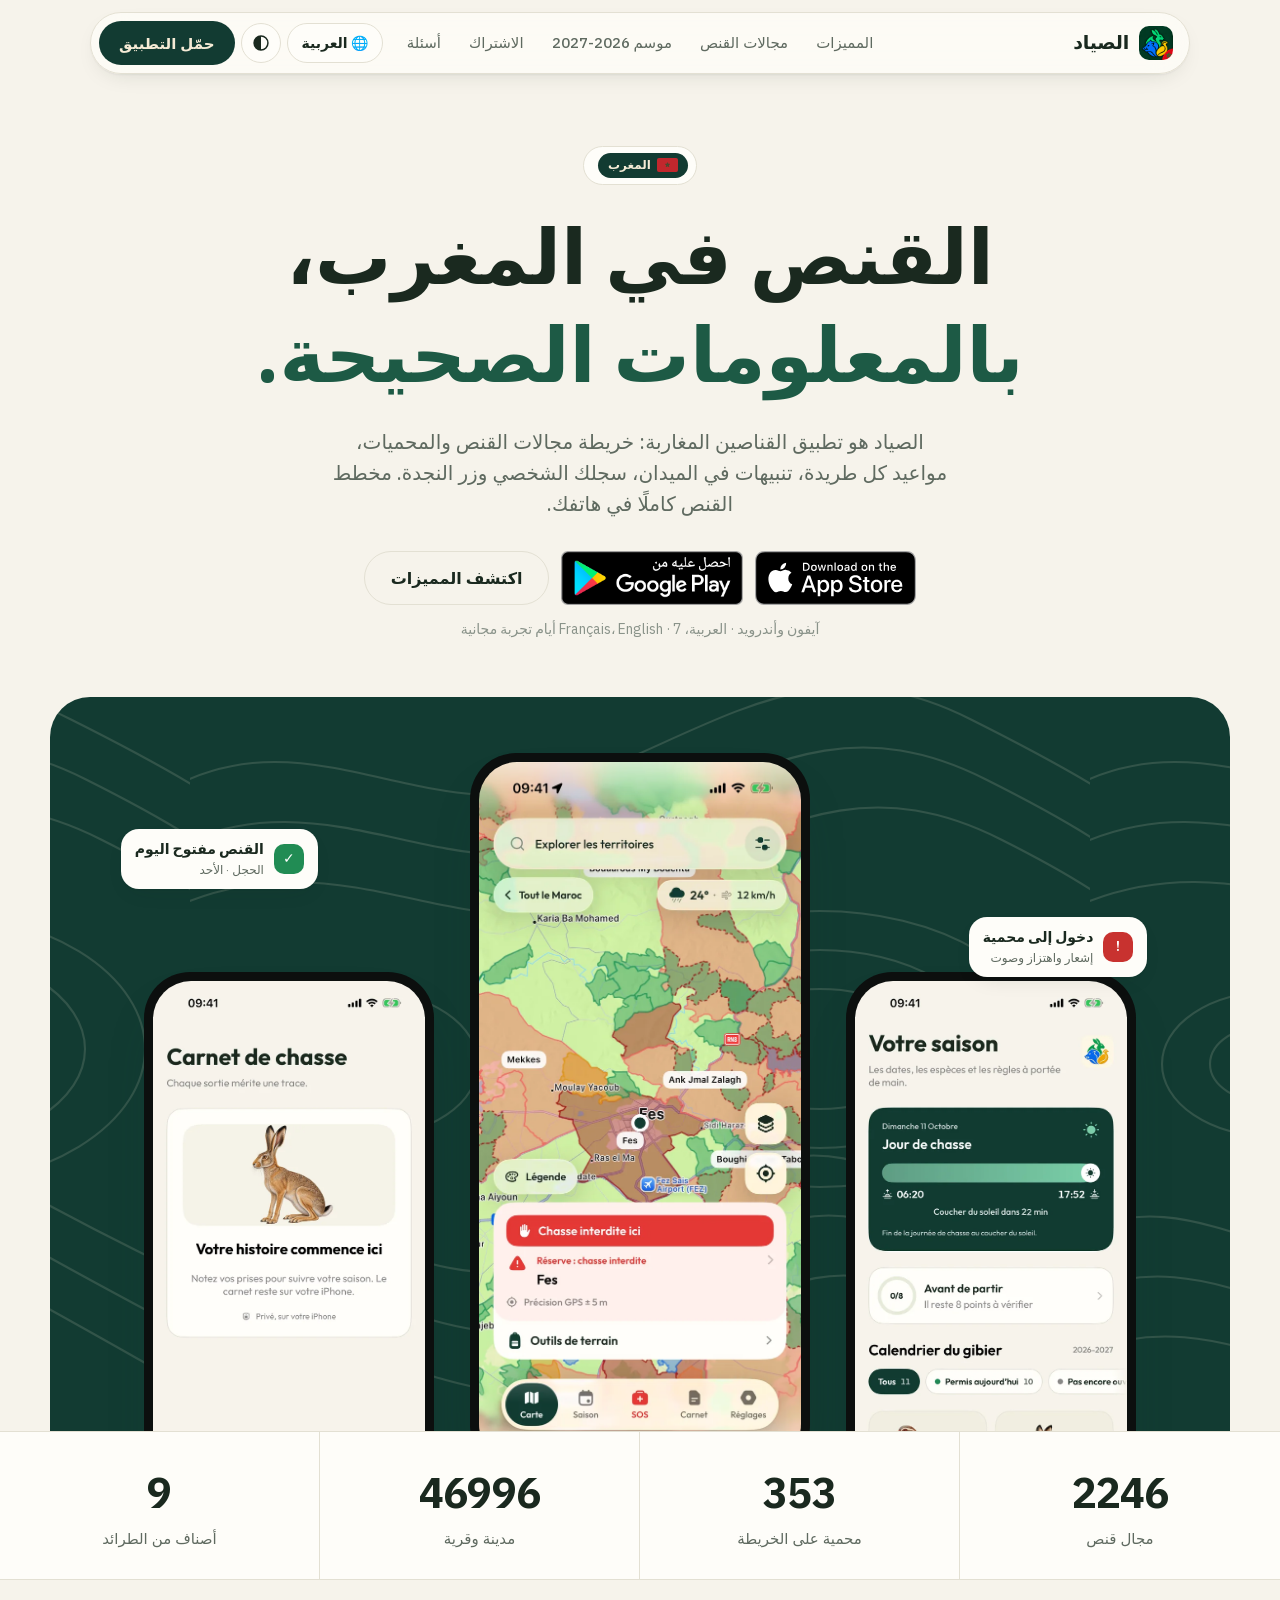
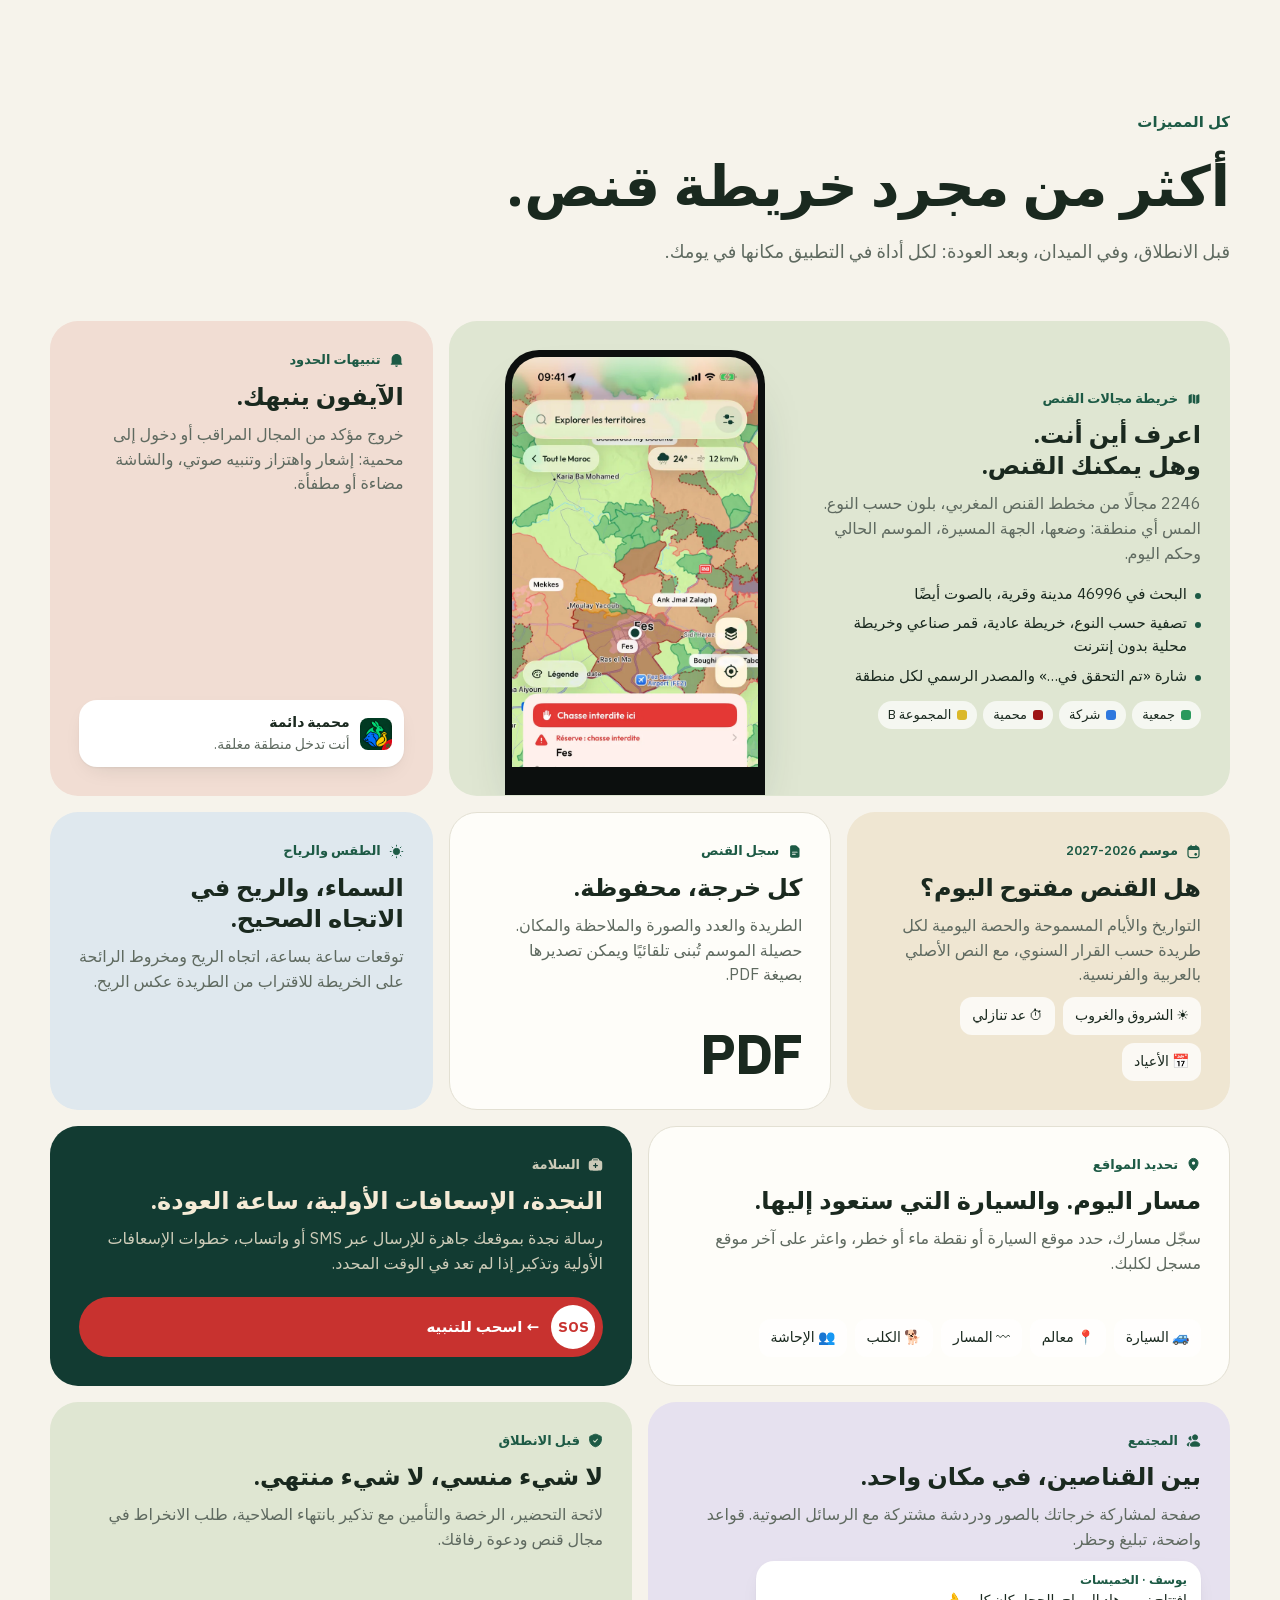
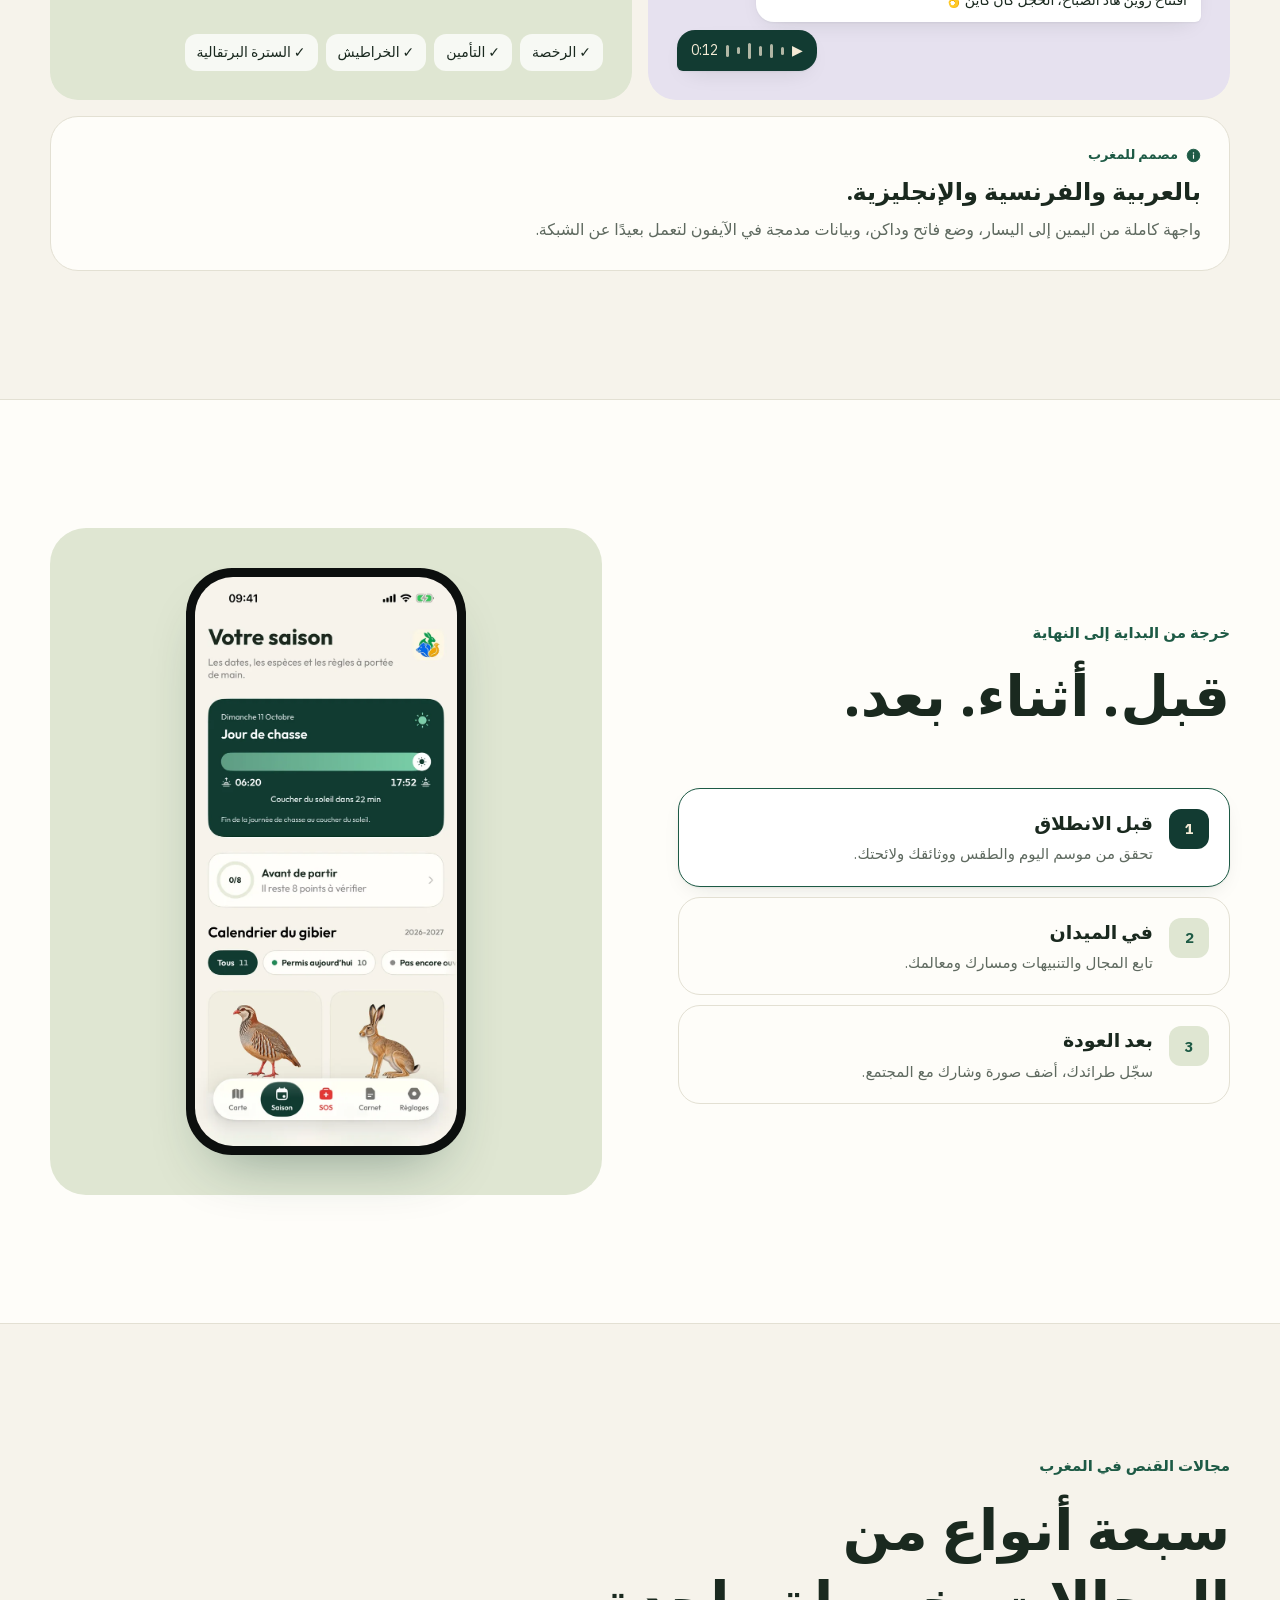
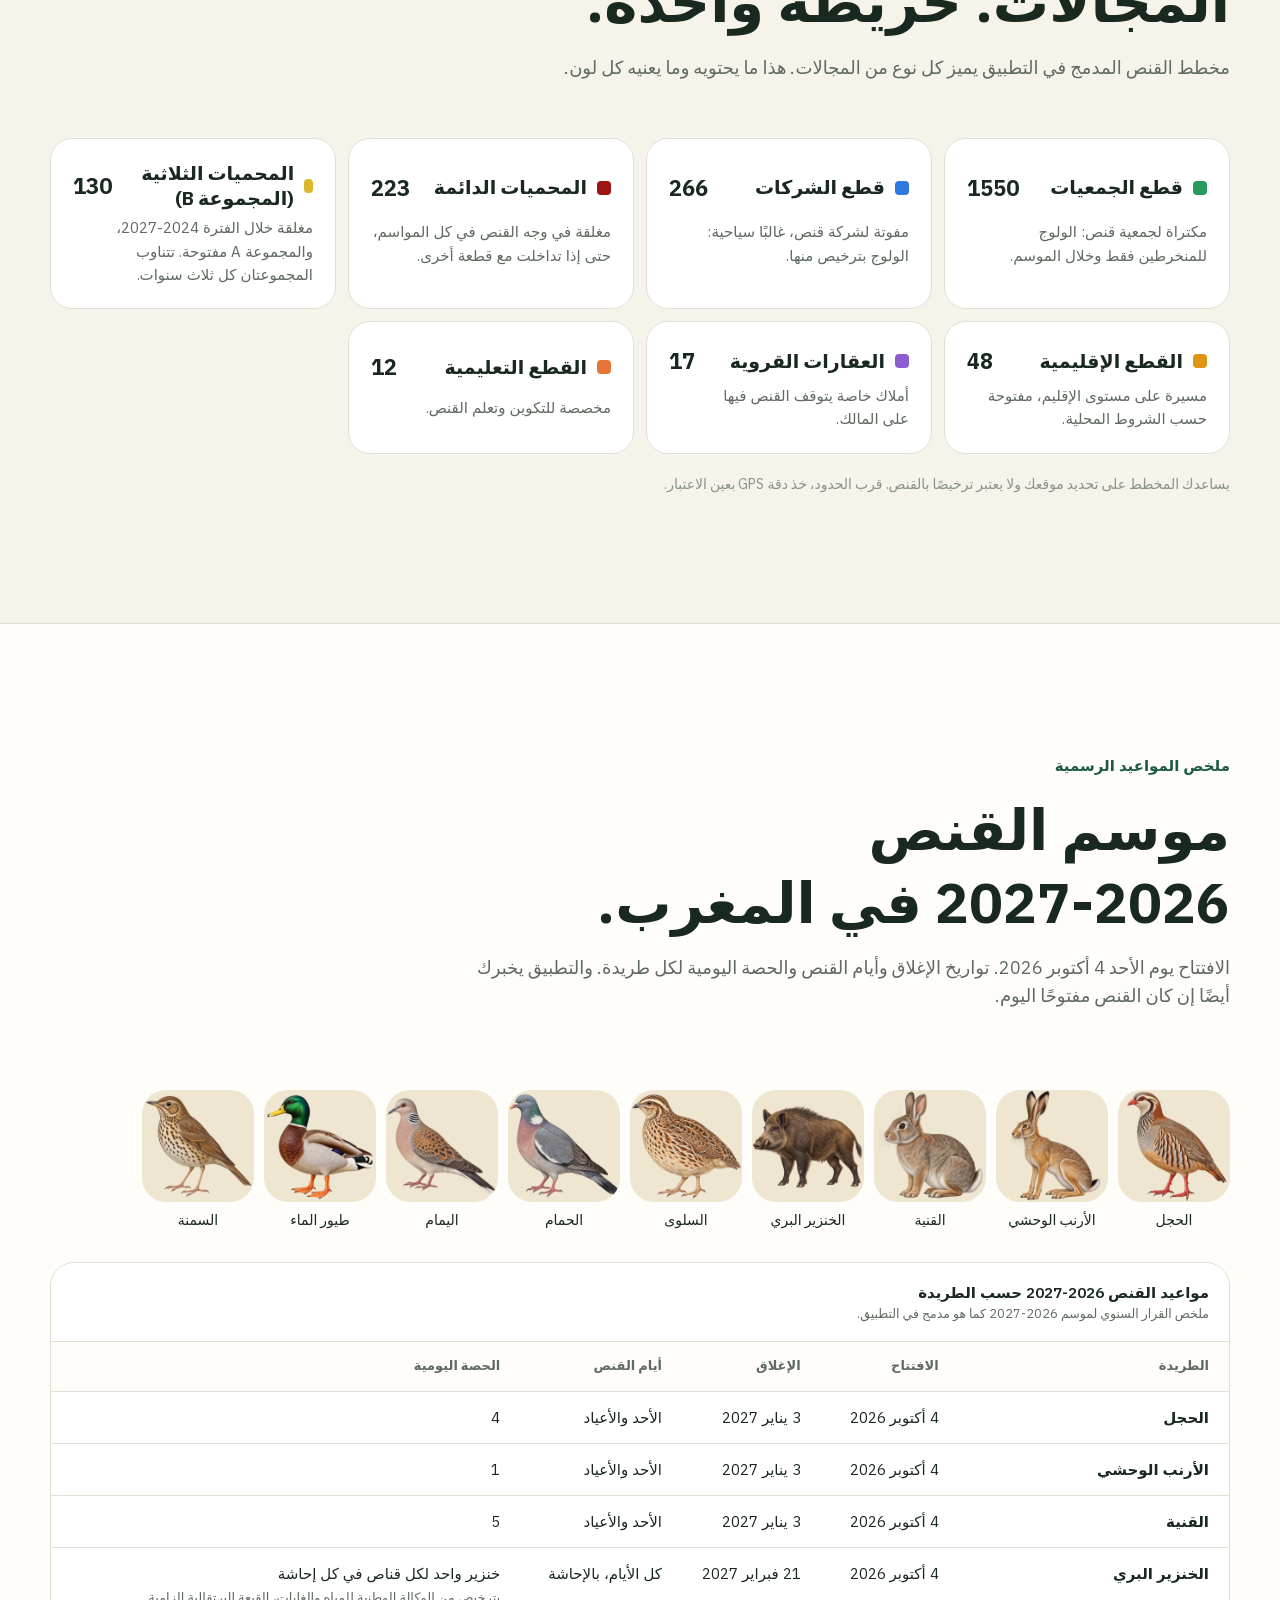
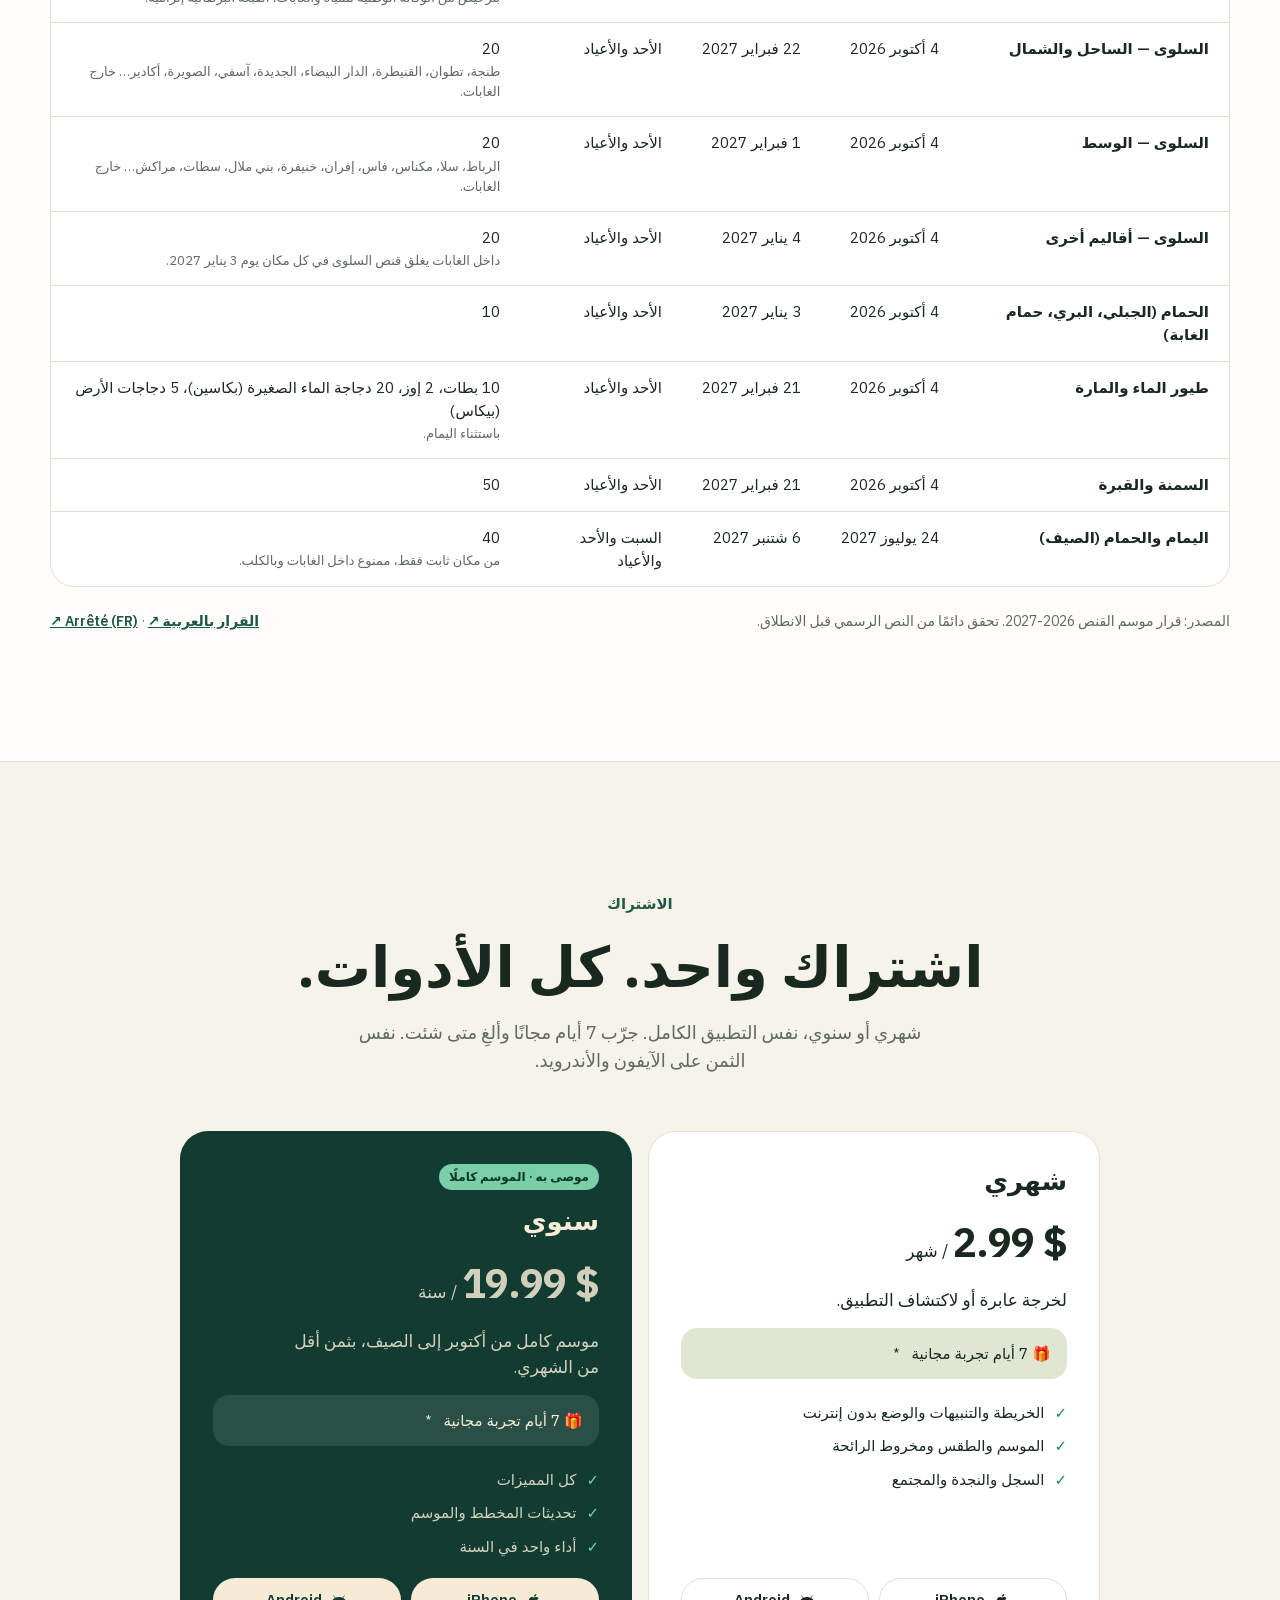
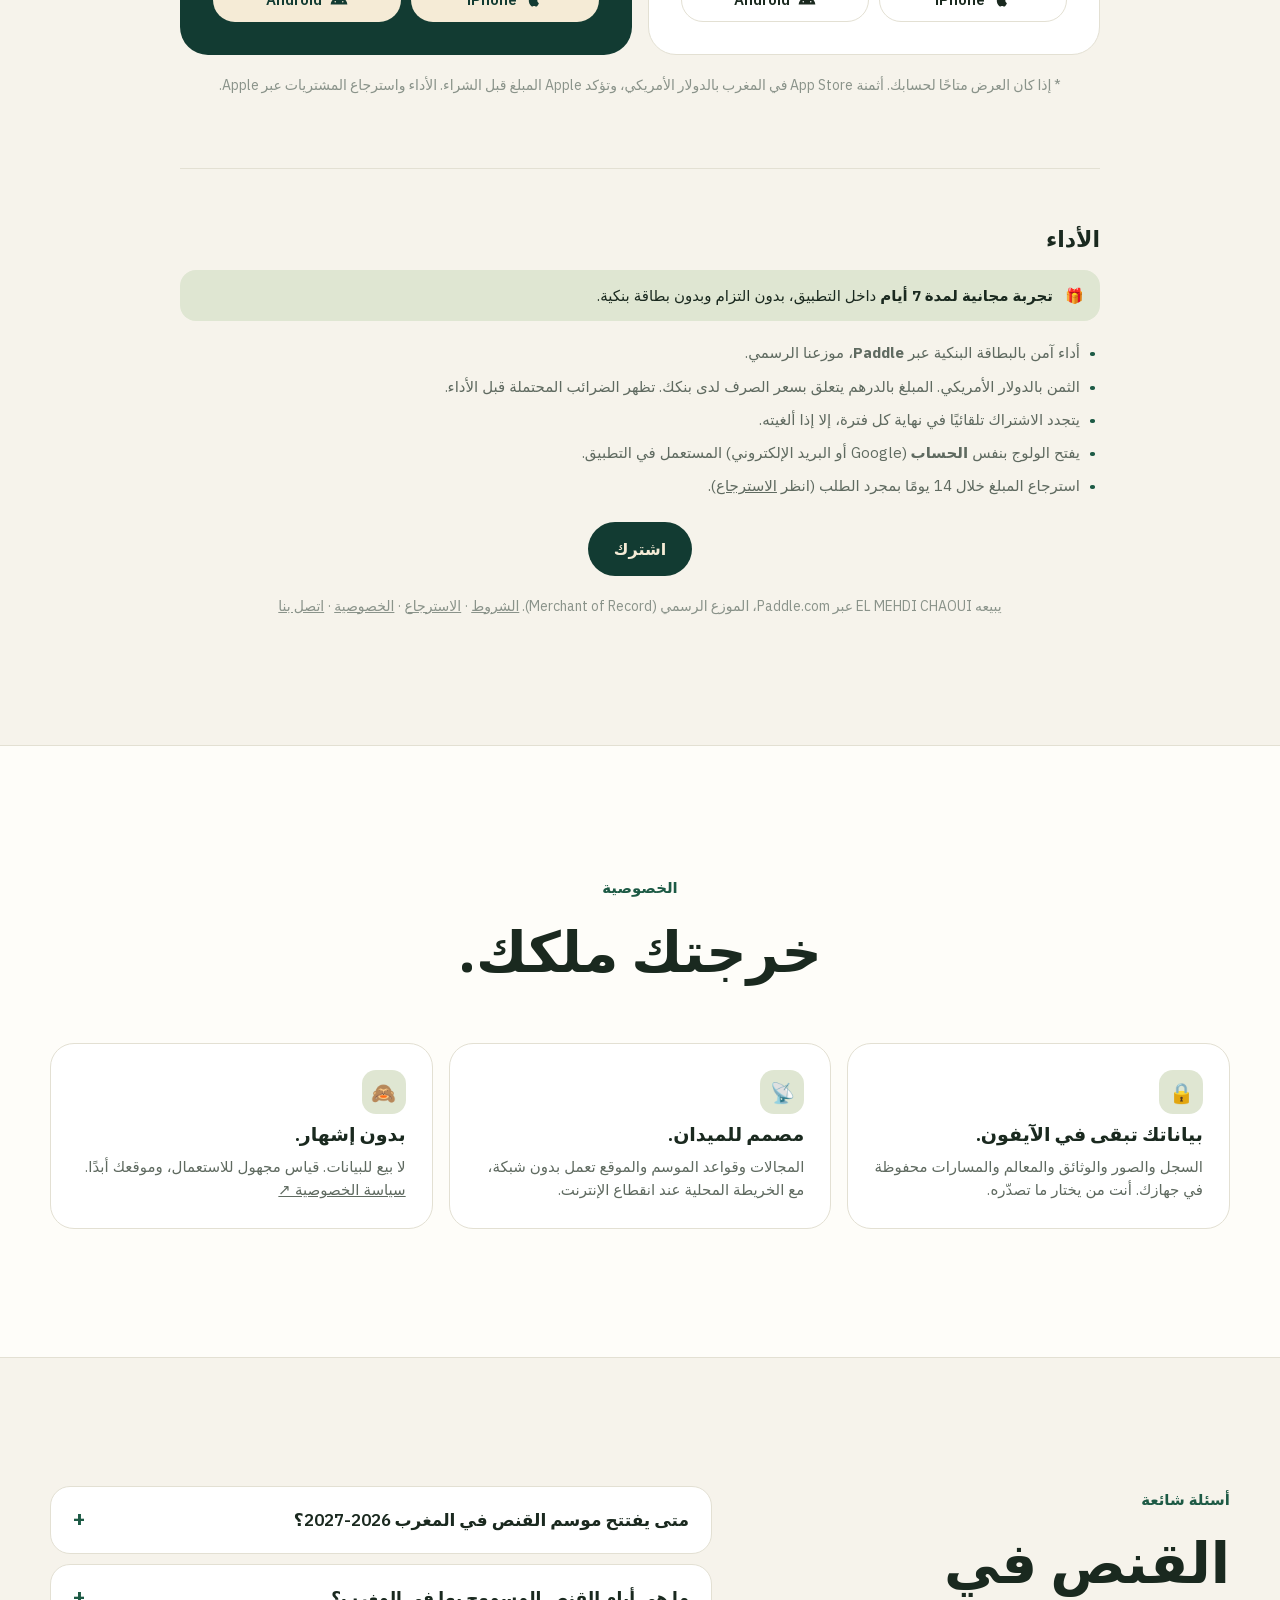
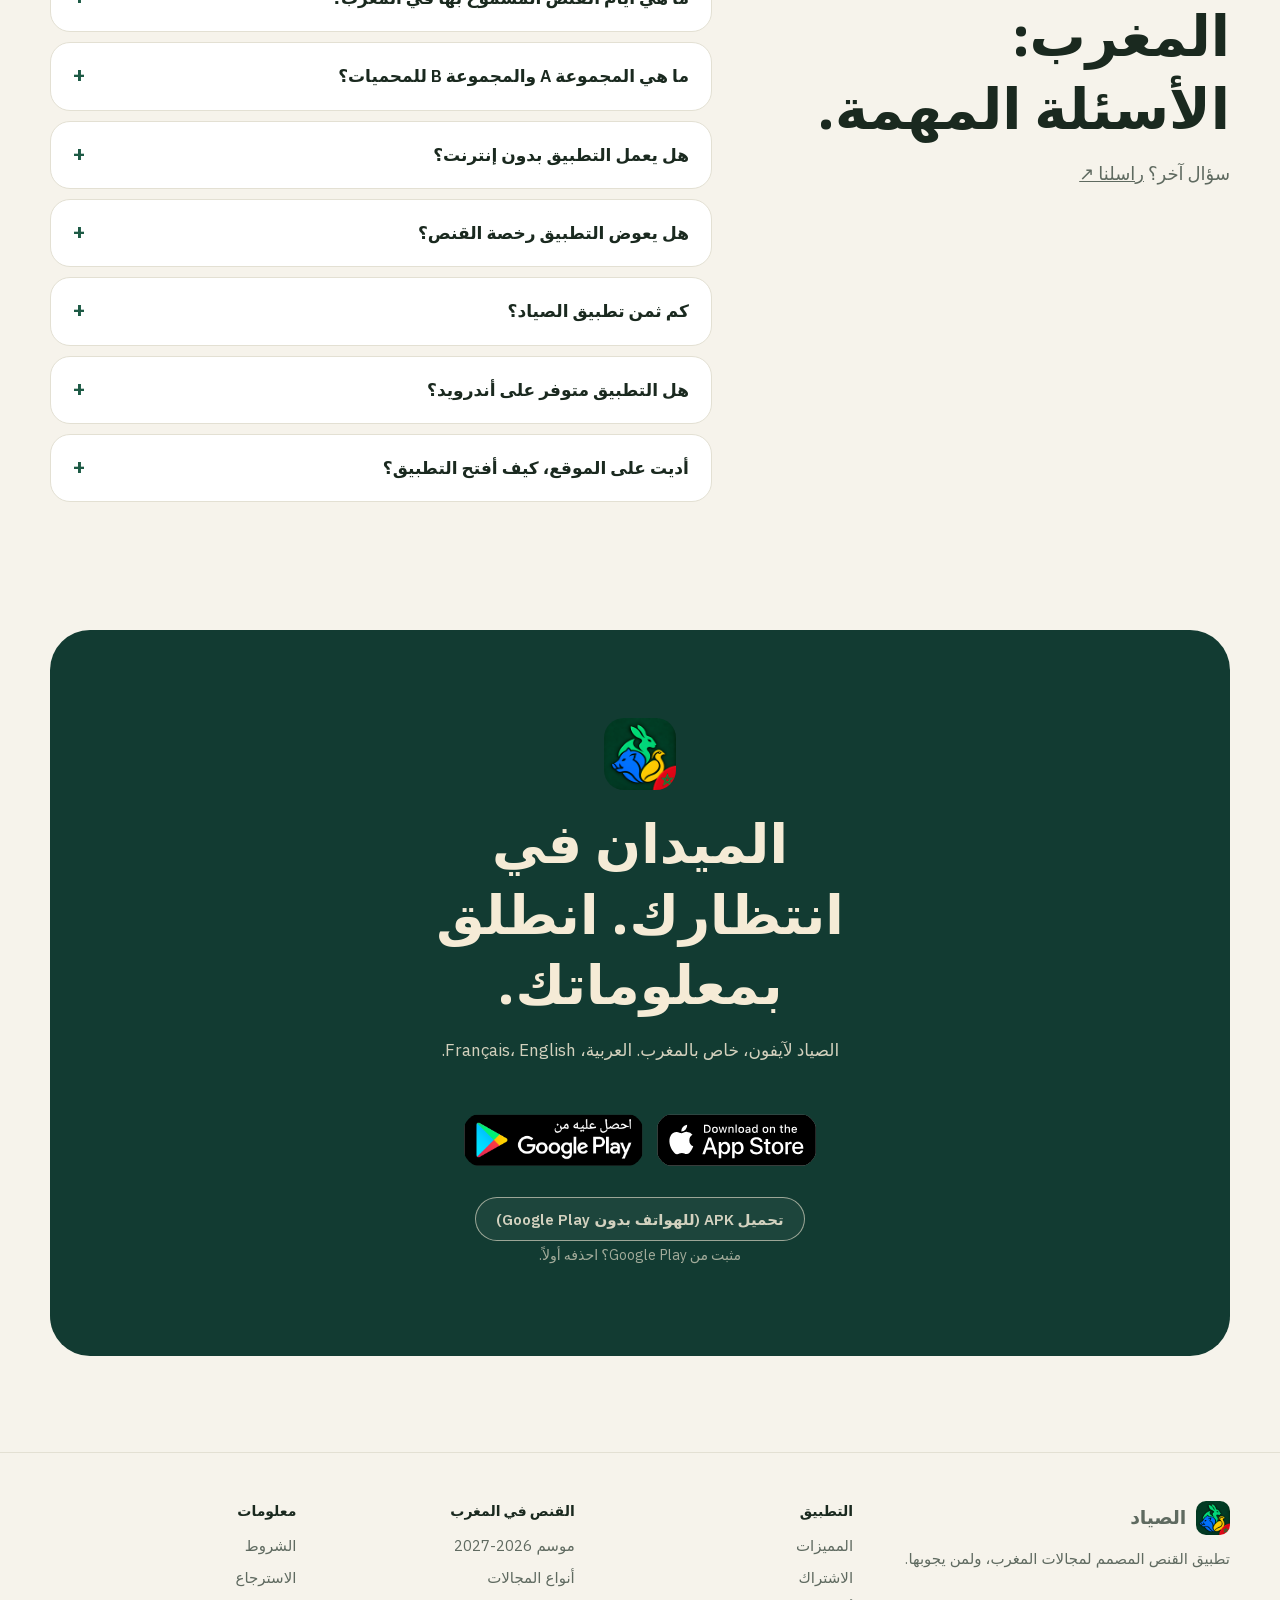
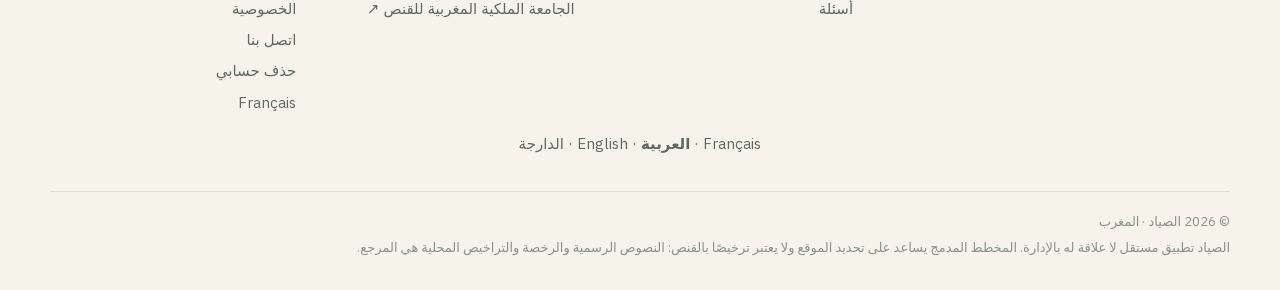
==== commit 4682abec: "Icône lune du mode sombre + pastille Maroc avec drapeau Co-Authored-By: Claude Opus 5.5 <noreply@ant" ====
--- a/ar/index.html
+++ b/ar/index.html
@@ -115,7 +115,7 @@
     <main id="contenu">
       <section class="hero" id="accueil" aria-labelledby="titre">
         <div class="wrap">
-          <span class="pill"><b>🇲🇦 المغرب</b> مواعيد موسم القنص 2026-2027 مدمجة</span>
+          <span class="pill"><b style="display:inline-flex;align-items:center;white-space:nowrap"><img src="/assets/img/flag-ma.svg" width="21" height="14" alt="" style="border-radius:2px;vertical-align:-2px;margin-inline-end:6px">المغرب</b></span>
           <h1 id="titre">القنص في المغرب، <em>بالمعلومات الصحيحة.</em></h1>
           <p class="lead">الصياد هو تطبيق القناصين المغاربة: خريطة مجالات القنص والمحميات، مواعيد كل طريدة، تنبيهات في الميدان، سجلك الشخصي وزر النجدة. مخطط القنص كاملًا في هاتفك.</p>
           <div class="hero-ctas">
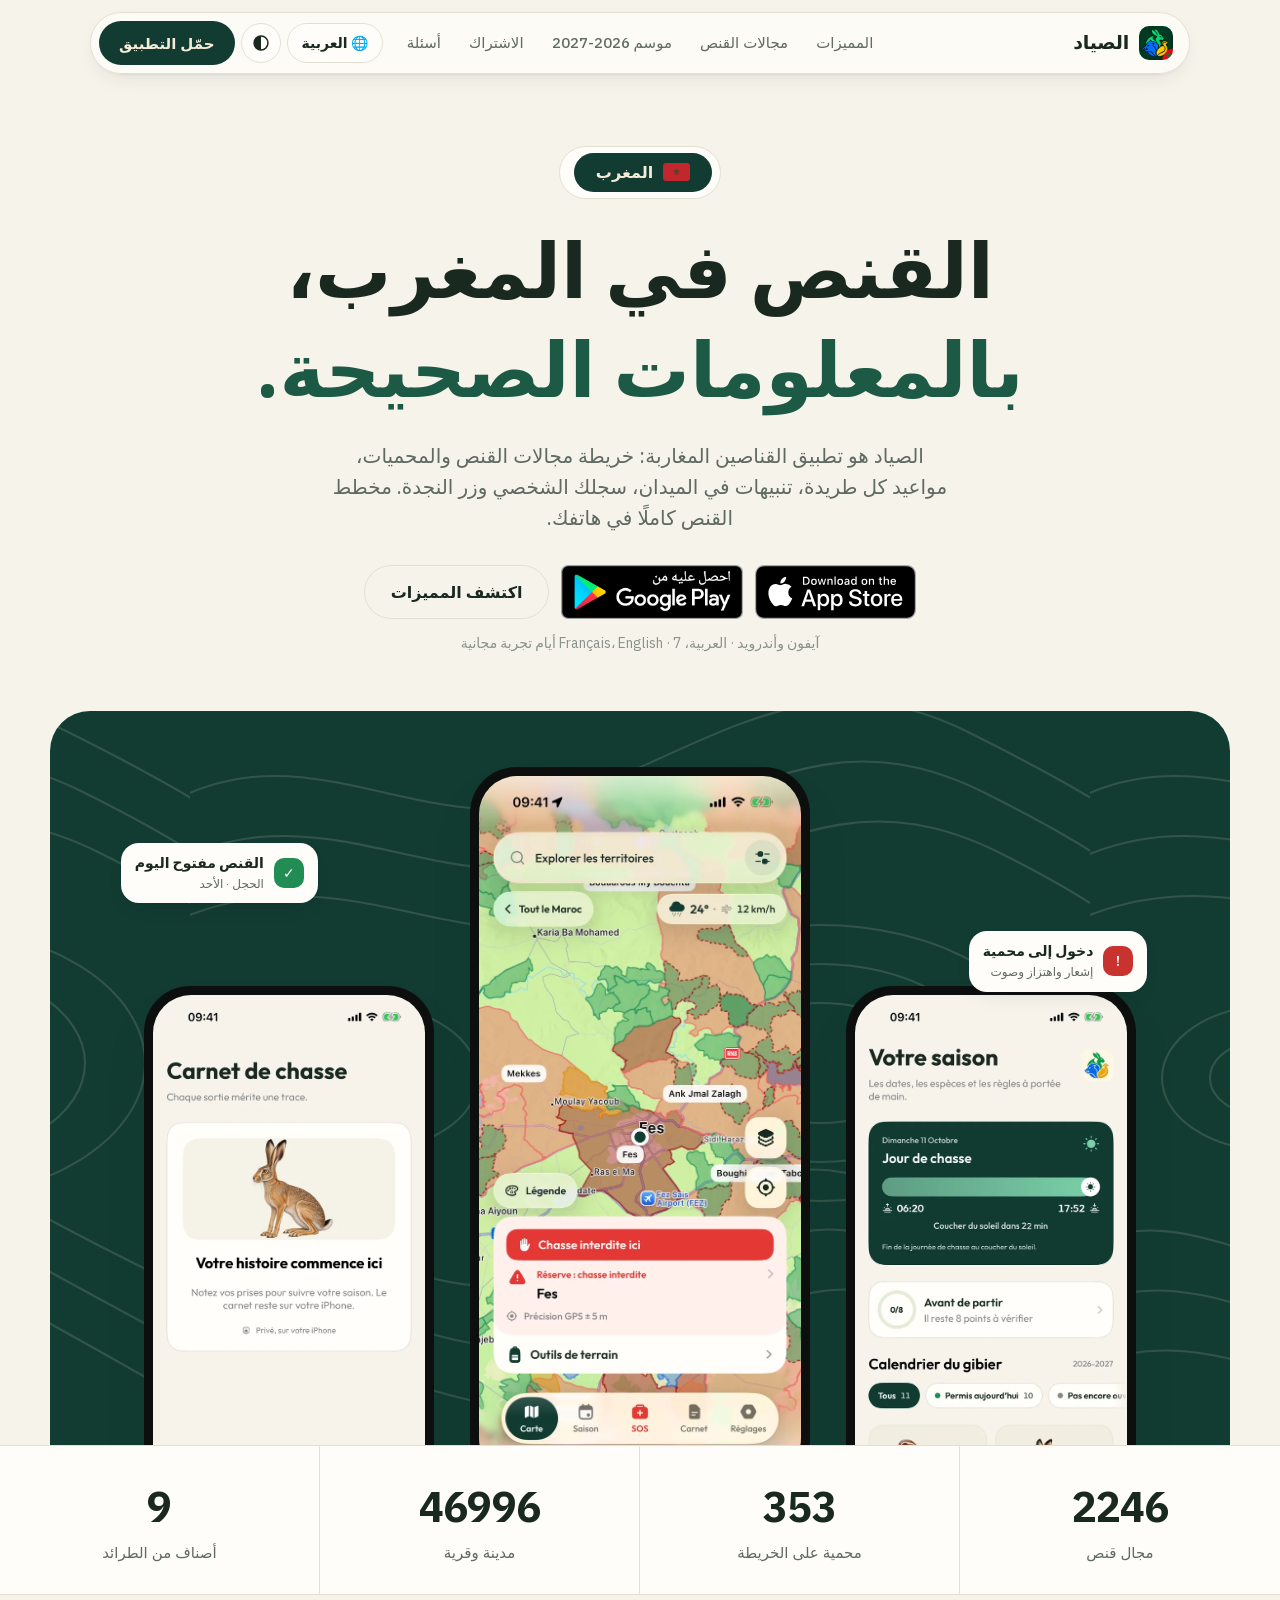
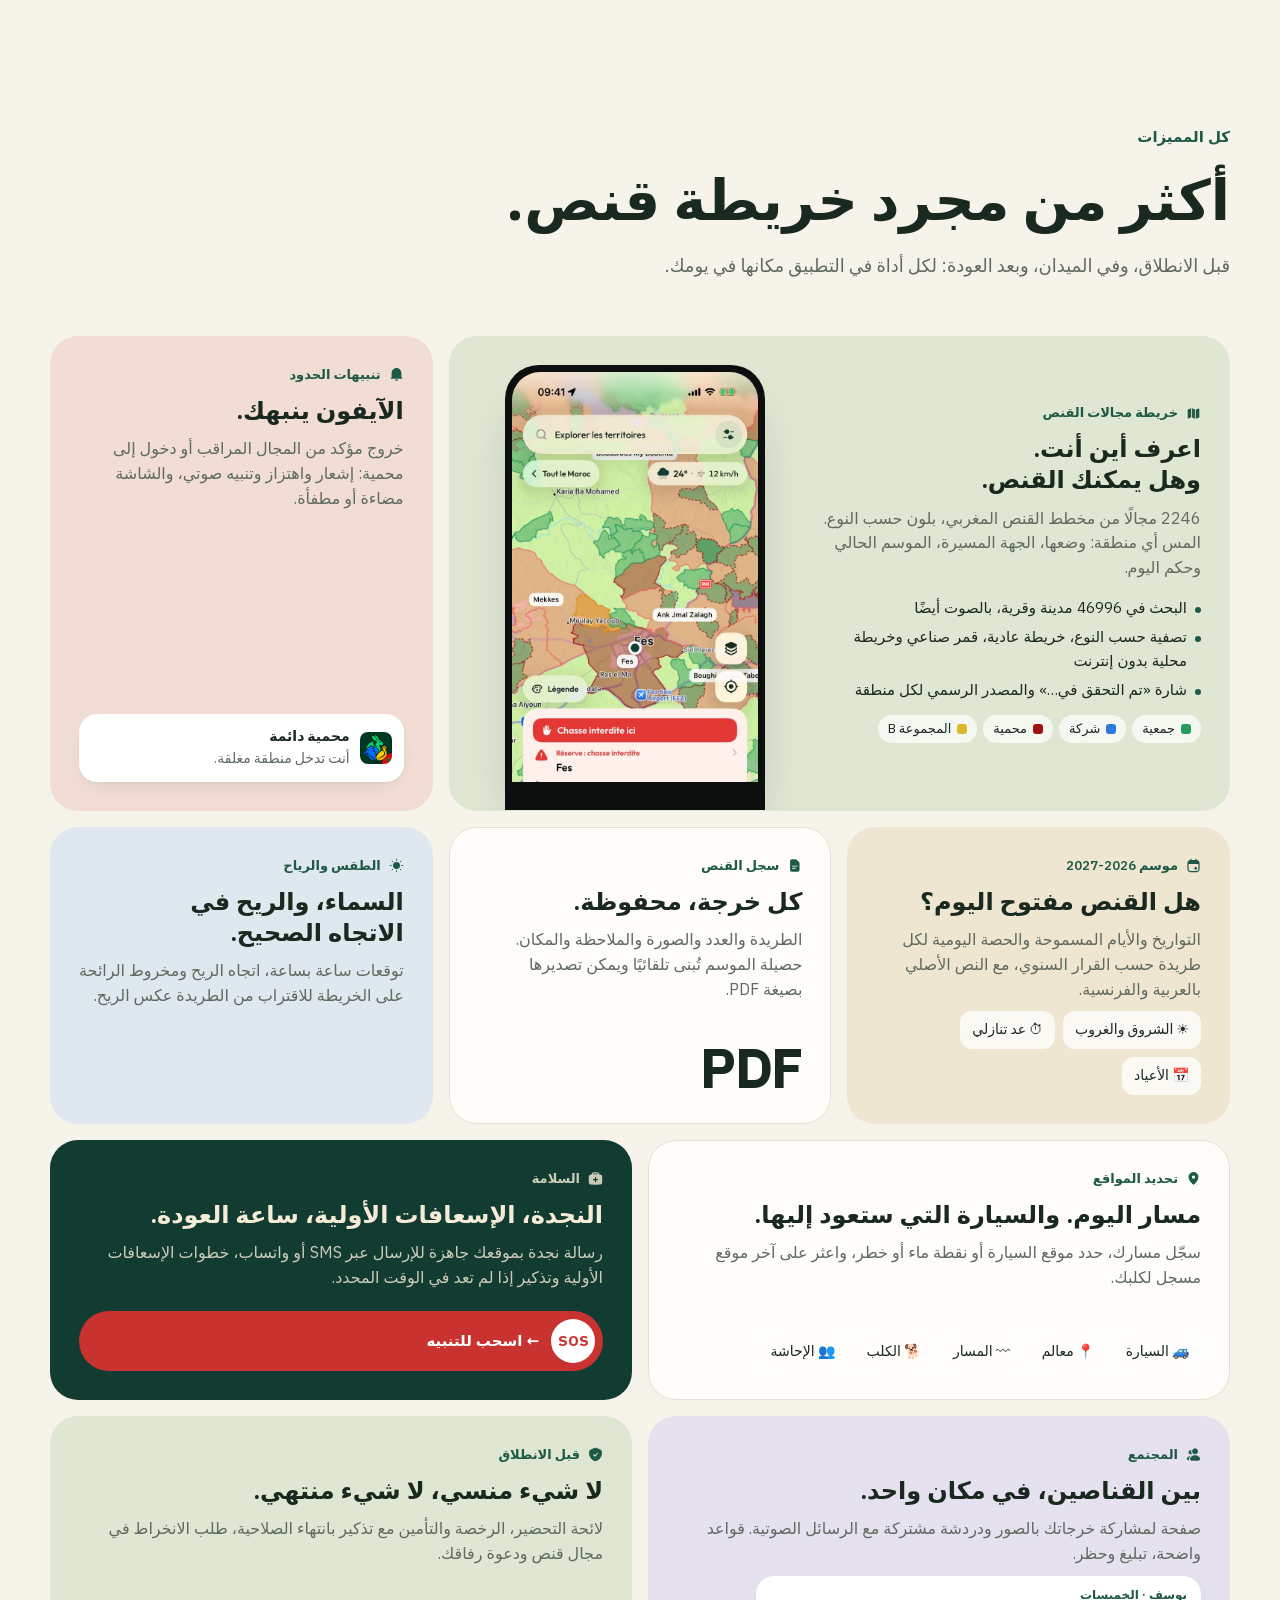
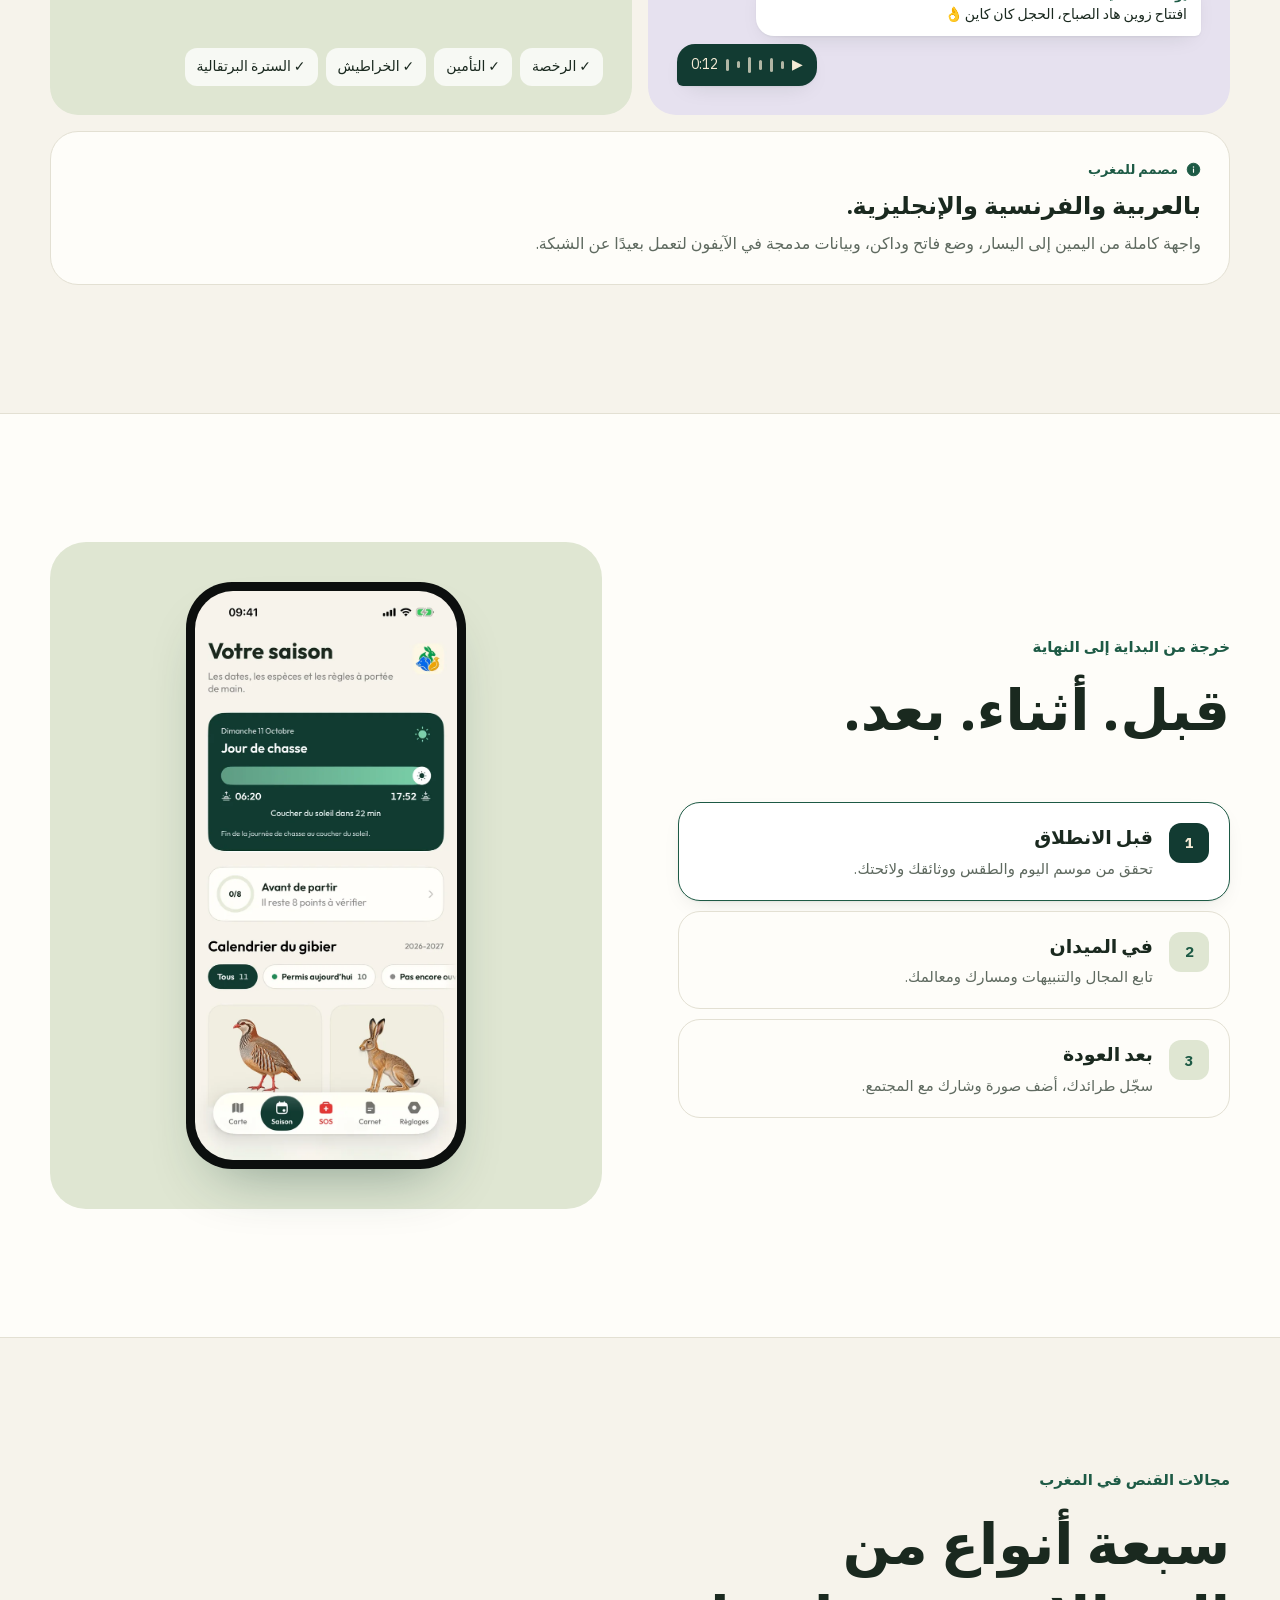
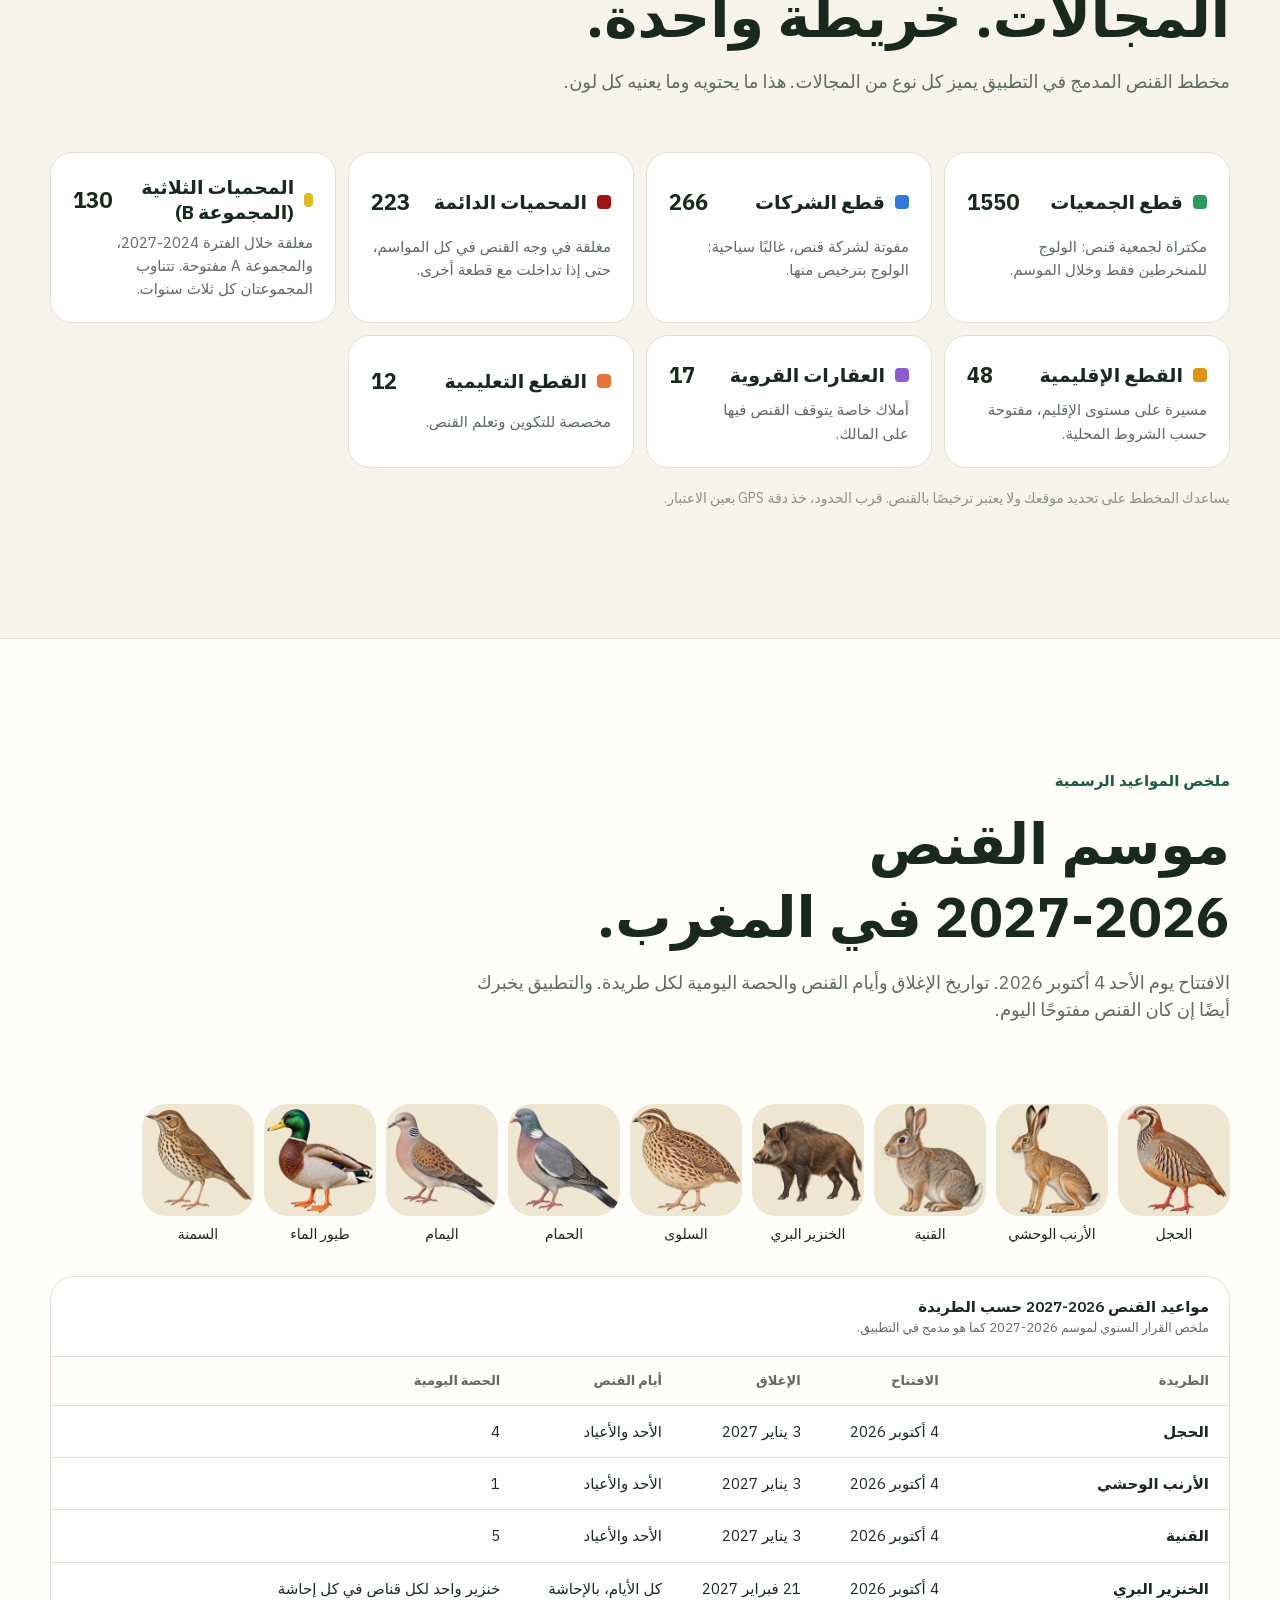
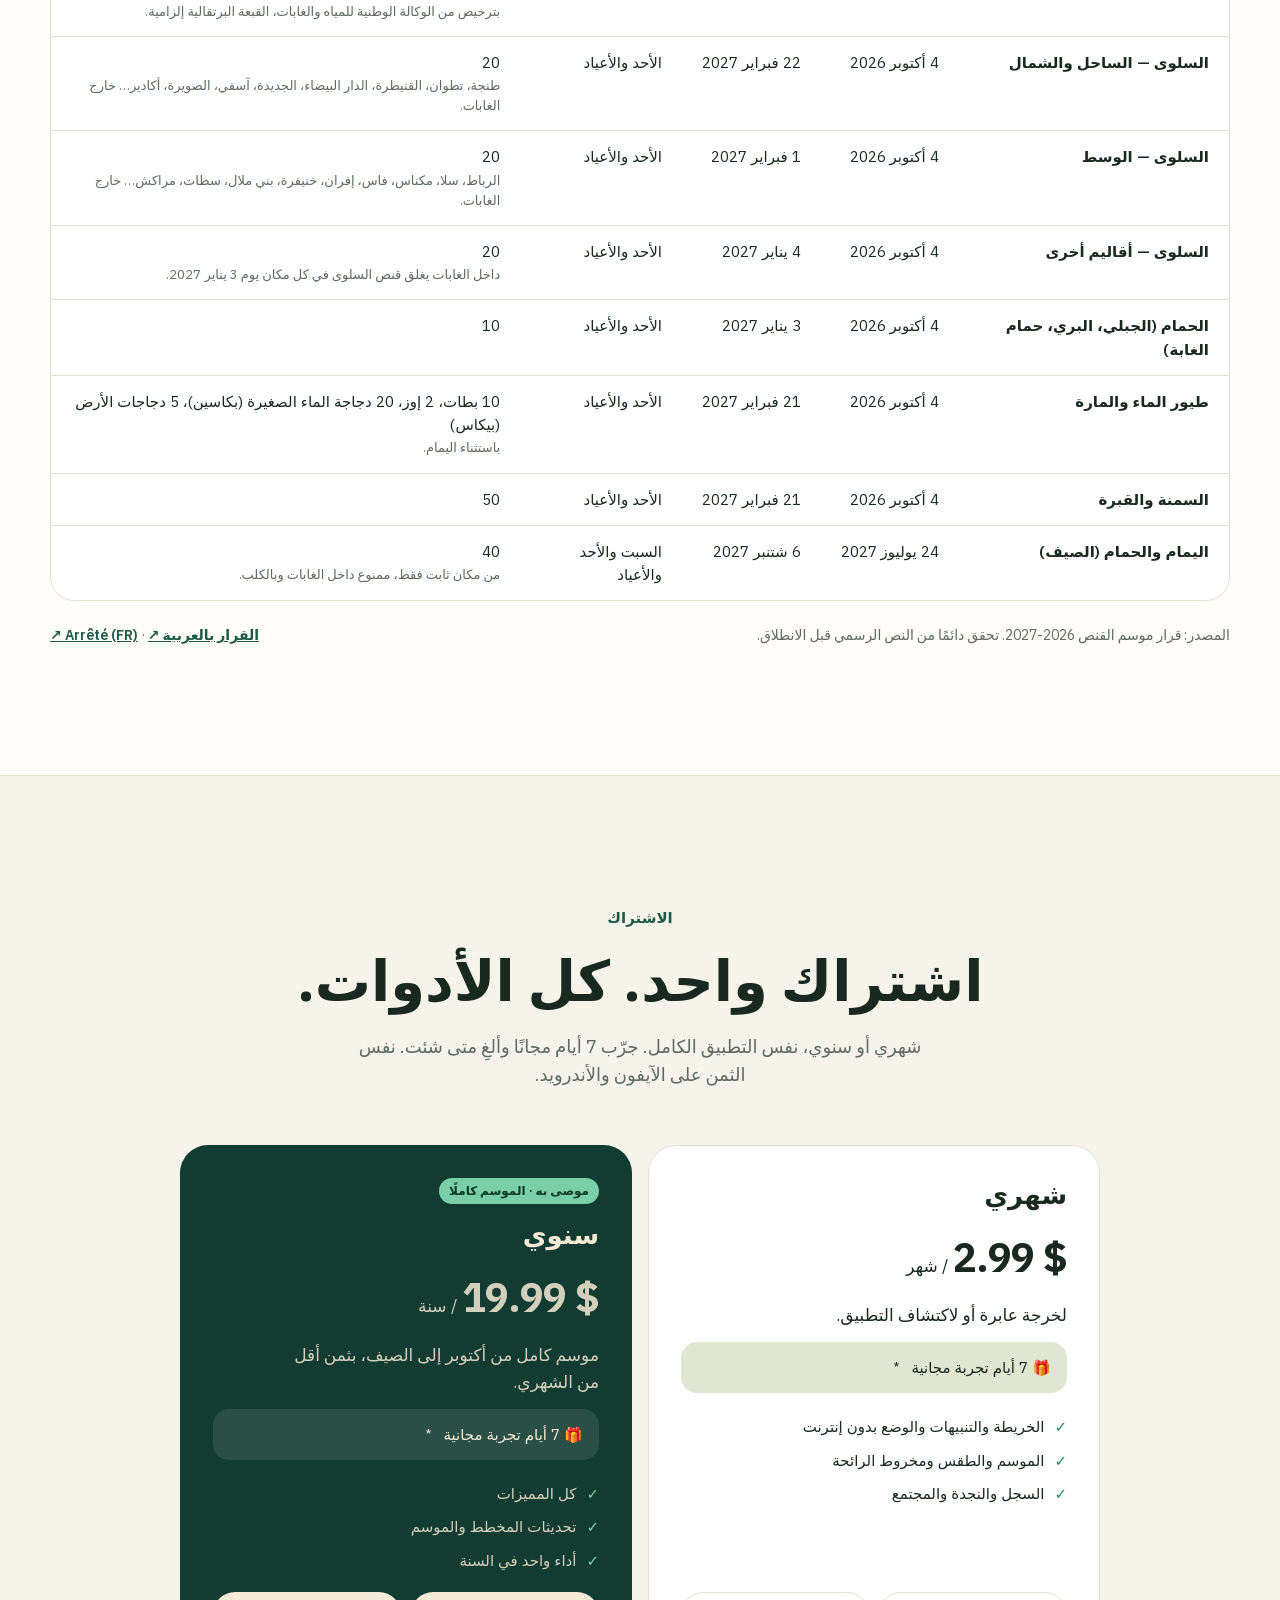
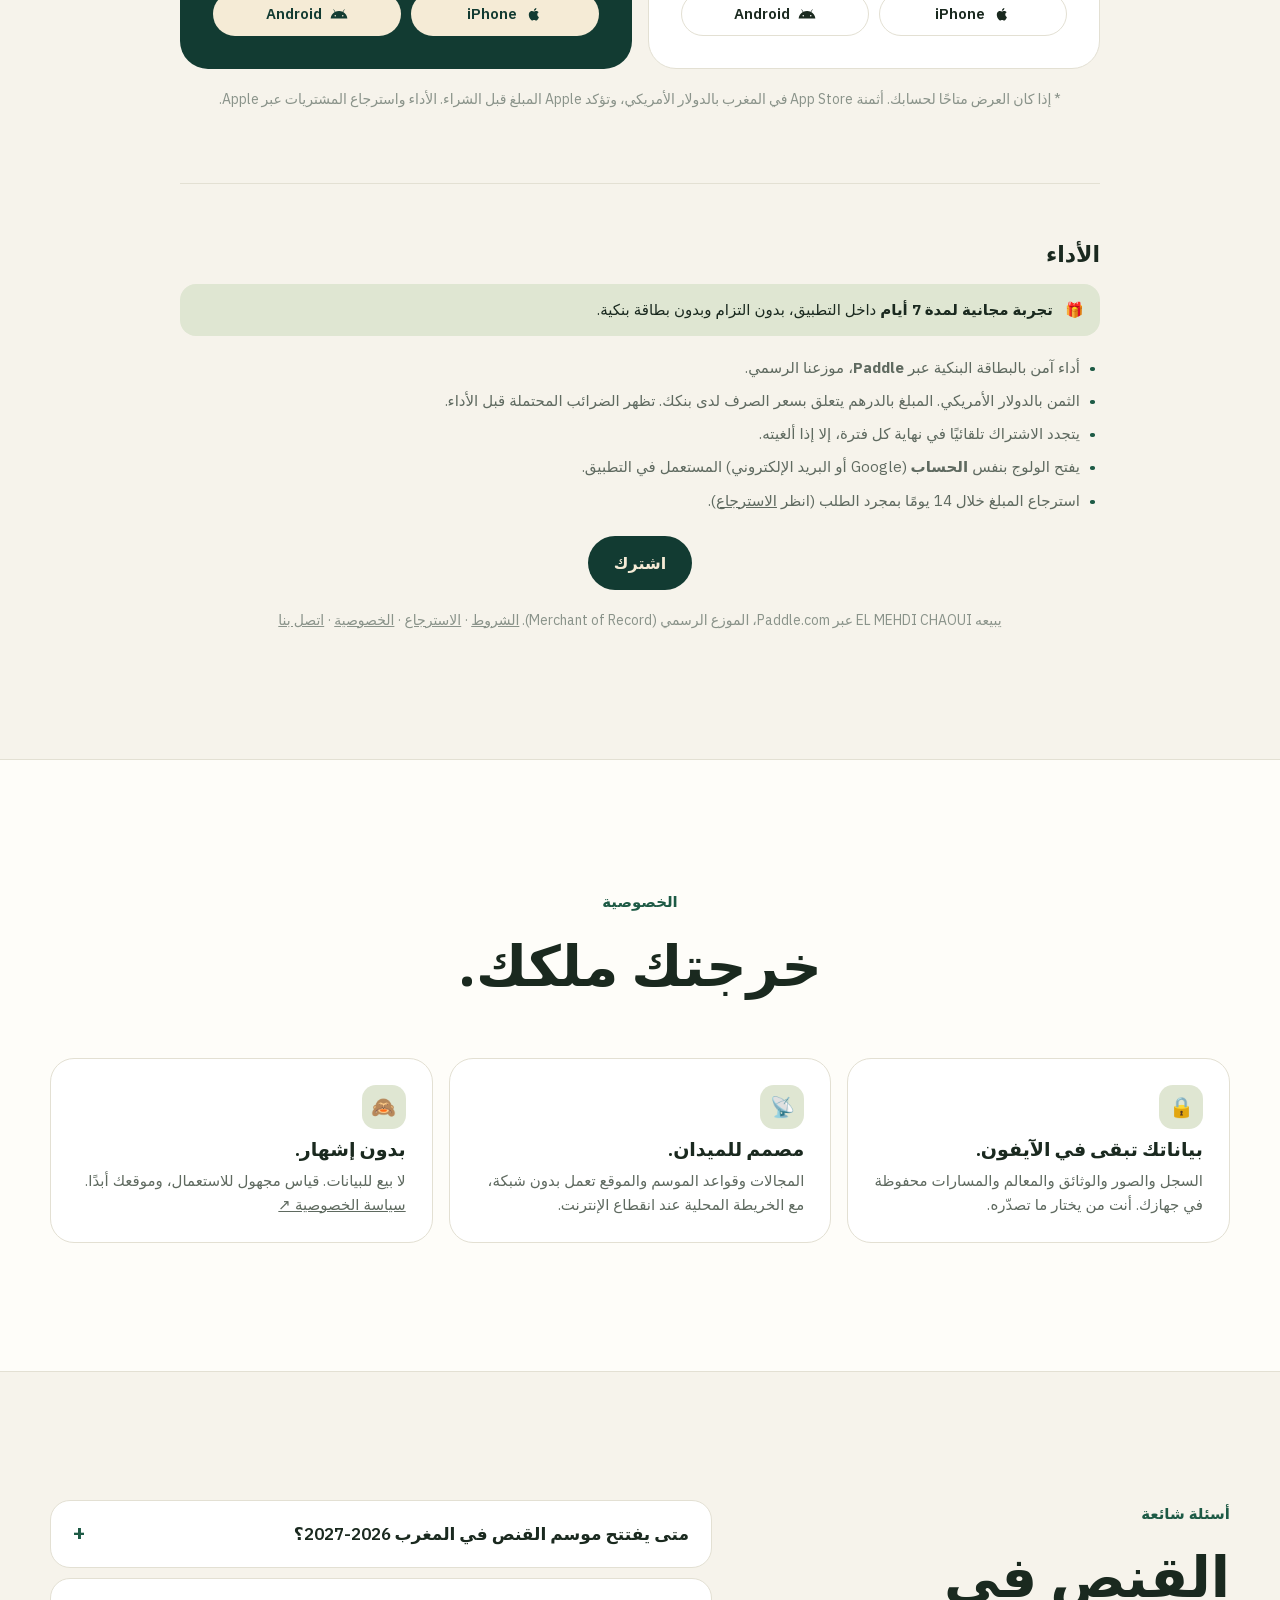
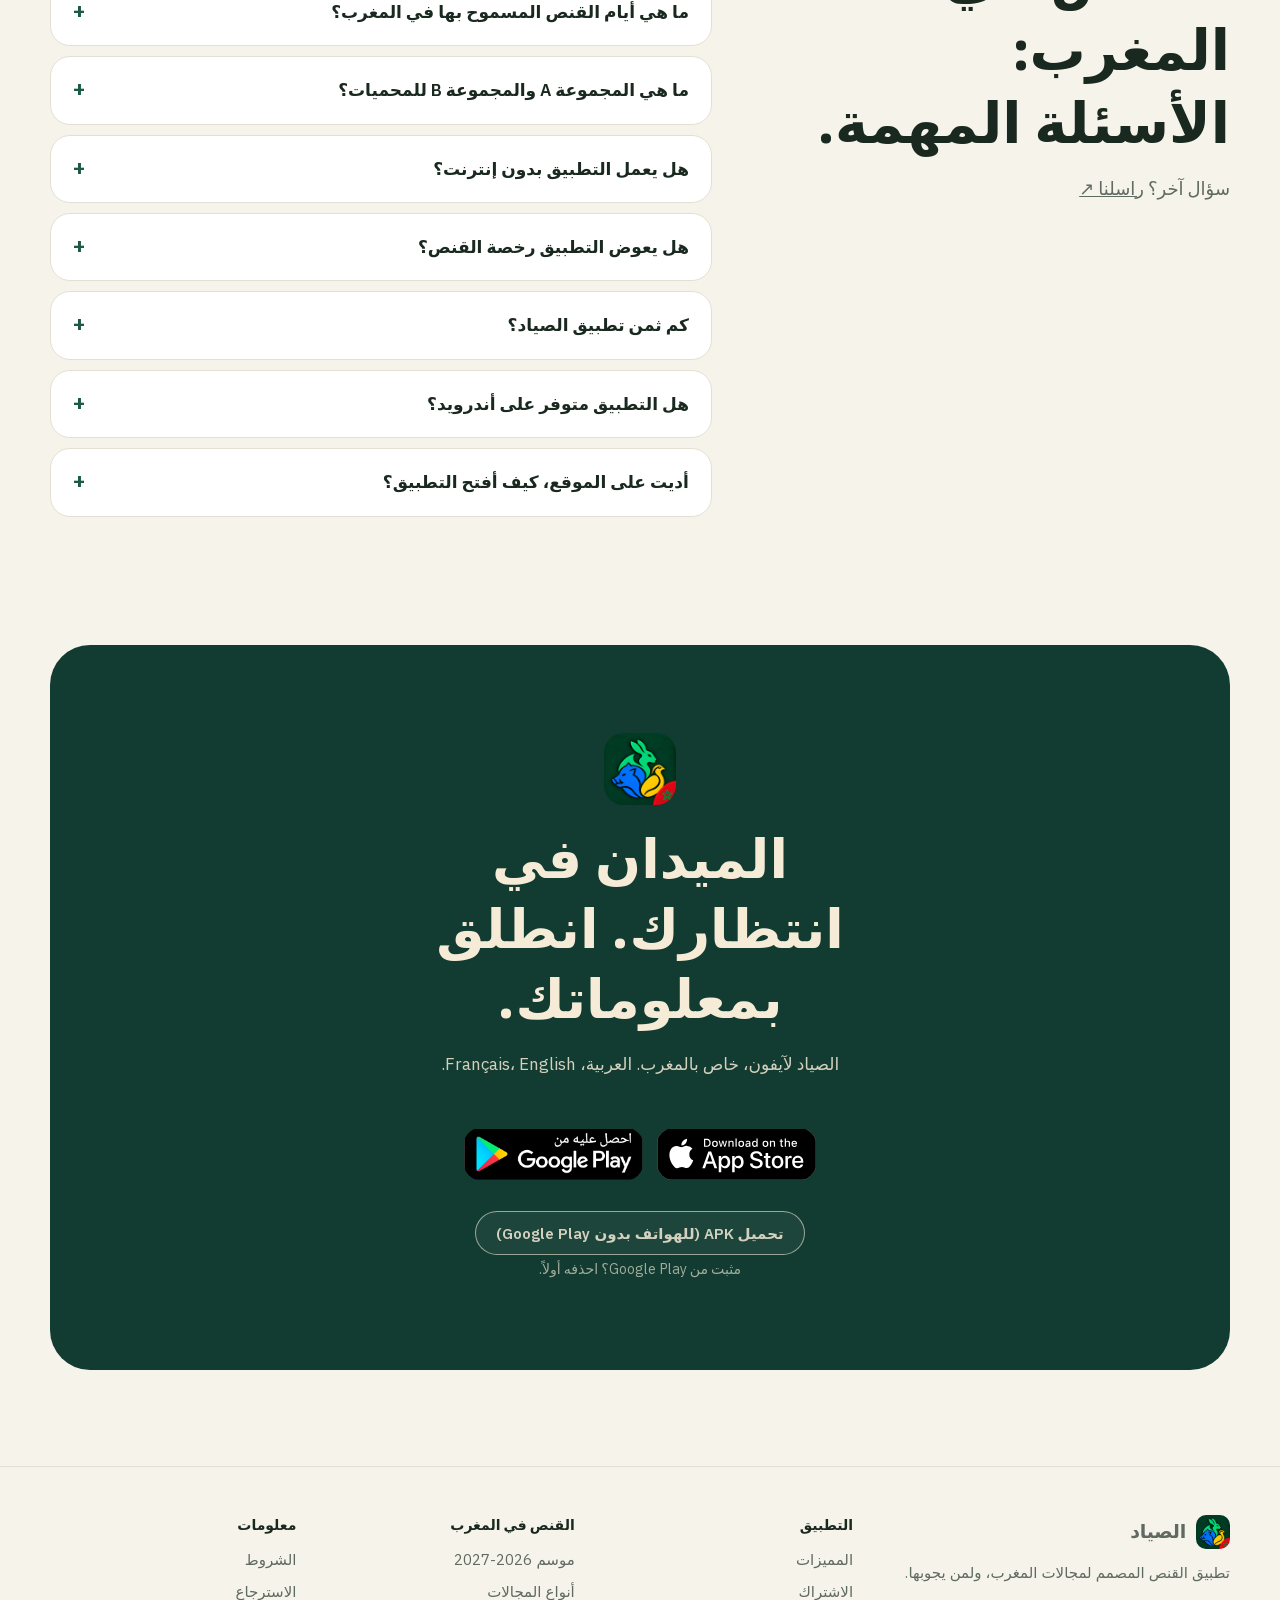
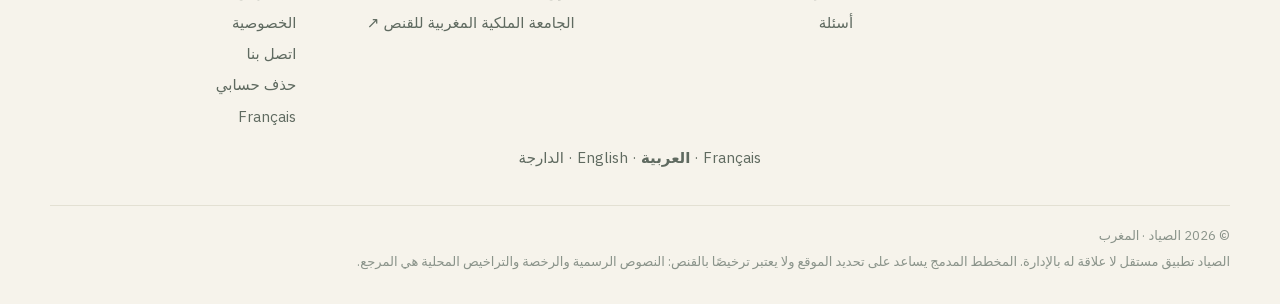
==== commit 2fe0f7f1: "Pastille Maroc plus grande Co-Authored-By: Claude Opus 5.5 <noreply@anthropic.com>" ====
--- a/ar/index.html
+++ b/ar/index.html
@@ -115,7 +115,7 @@
     <main id="contenu">
       <section class="hero" id="accueil" aria-labelledby="titre">
         <div class="wrap">
-          <span class="pill"><b style="display:inline-flex;align-items:center;white-space:nowrap"><img src="/assets/img/flag-ma.svg" width="21" height="14" alt="" style="border-radius:2px;vertical-align:-2px;margin-inline-end:6px">المغرب</b></span>
+          <span class="pill"><b style="display:inline-flex;align-items:center;white-space:nowrap;font-size:16px;padding:7px 22px"><img src="/assets/img/flag-ma.svg" width="27" height="18" alt="" style="border-radius:3px;margin-inline-end:10px">المغرب</b></span>
           <h1 id="titre">القنص في المغرب، <em>بالمعلومات الصحيحة.</em></h1>
           <p class="lead">الصياد هو تطبيق القناصين المغاربة: خريطة مجالات القنص والمحميات، مواعيد كل طريدة، تنبيهات في الميدان، سجلك الشخصي وزر النجدة. مخطط القنص كاملًا في هاتفك.</p>
           <div class="hero-ctas">
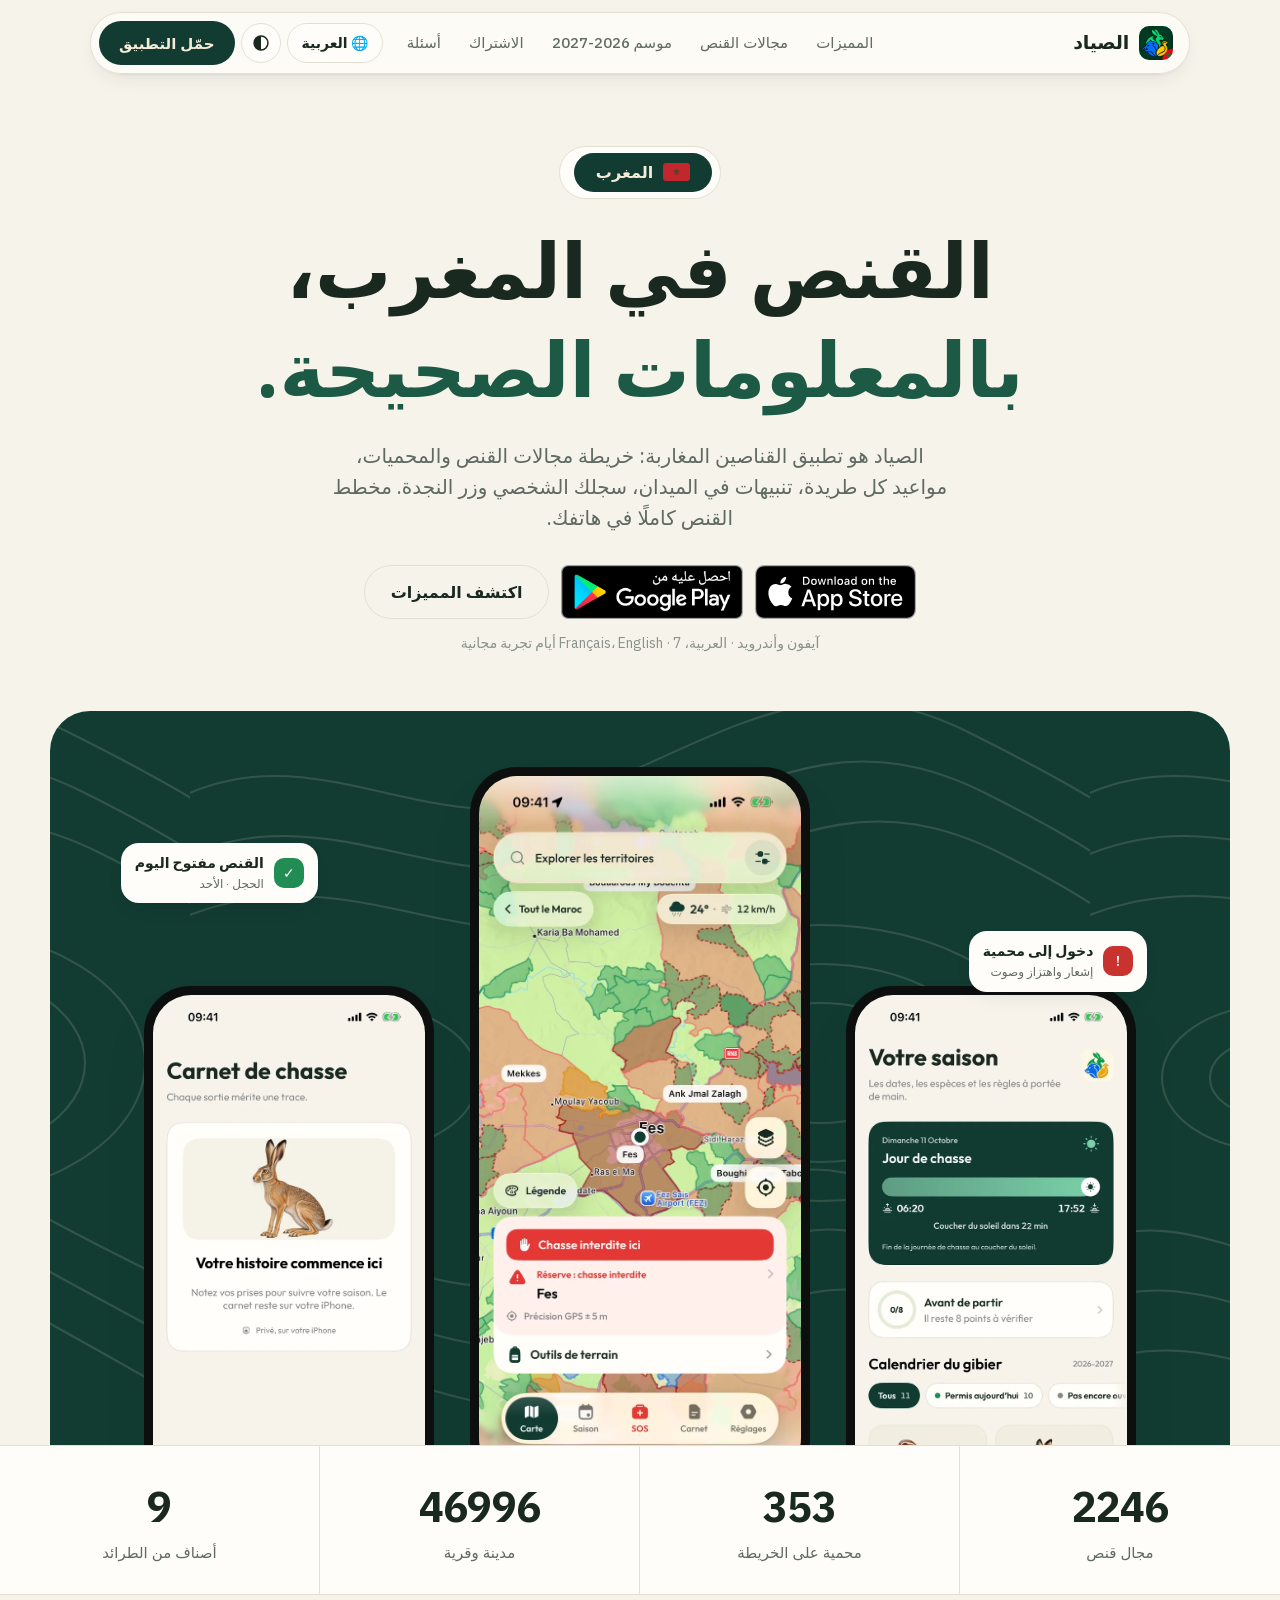
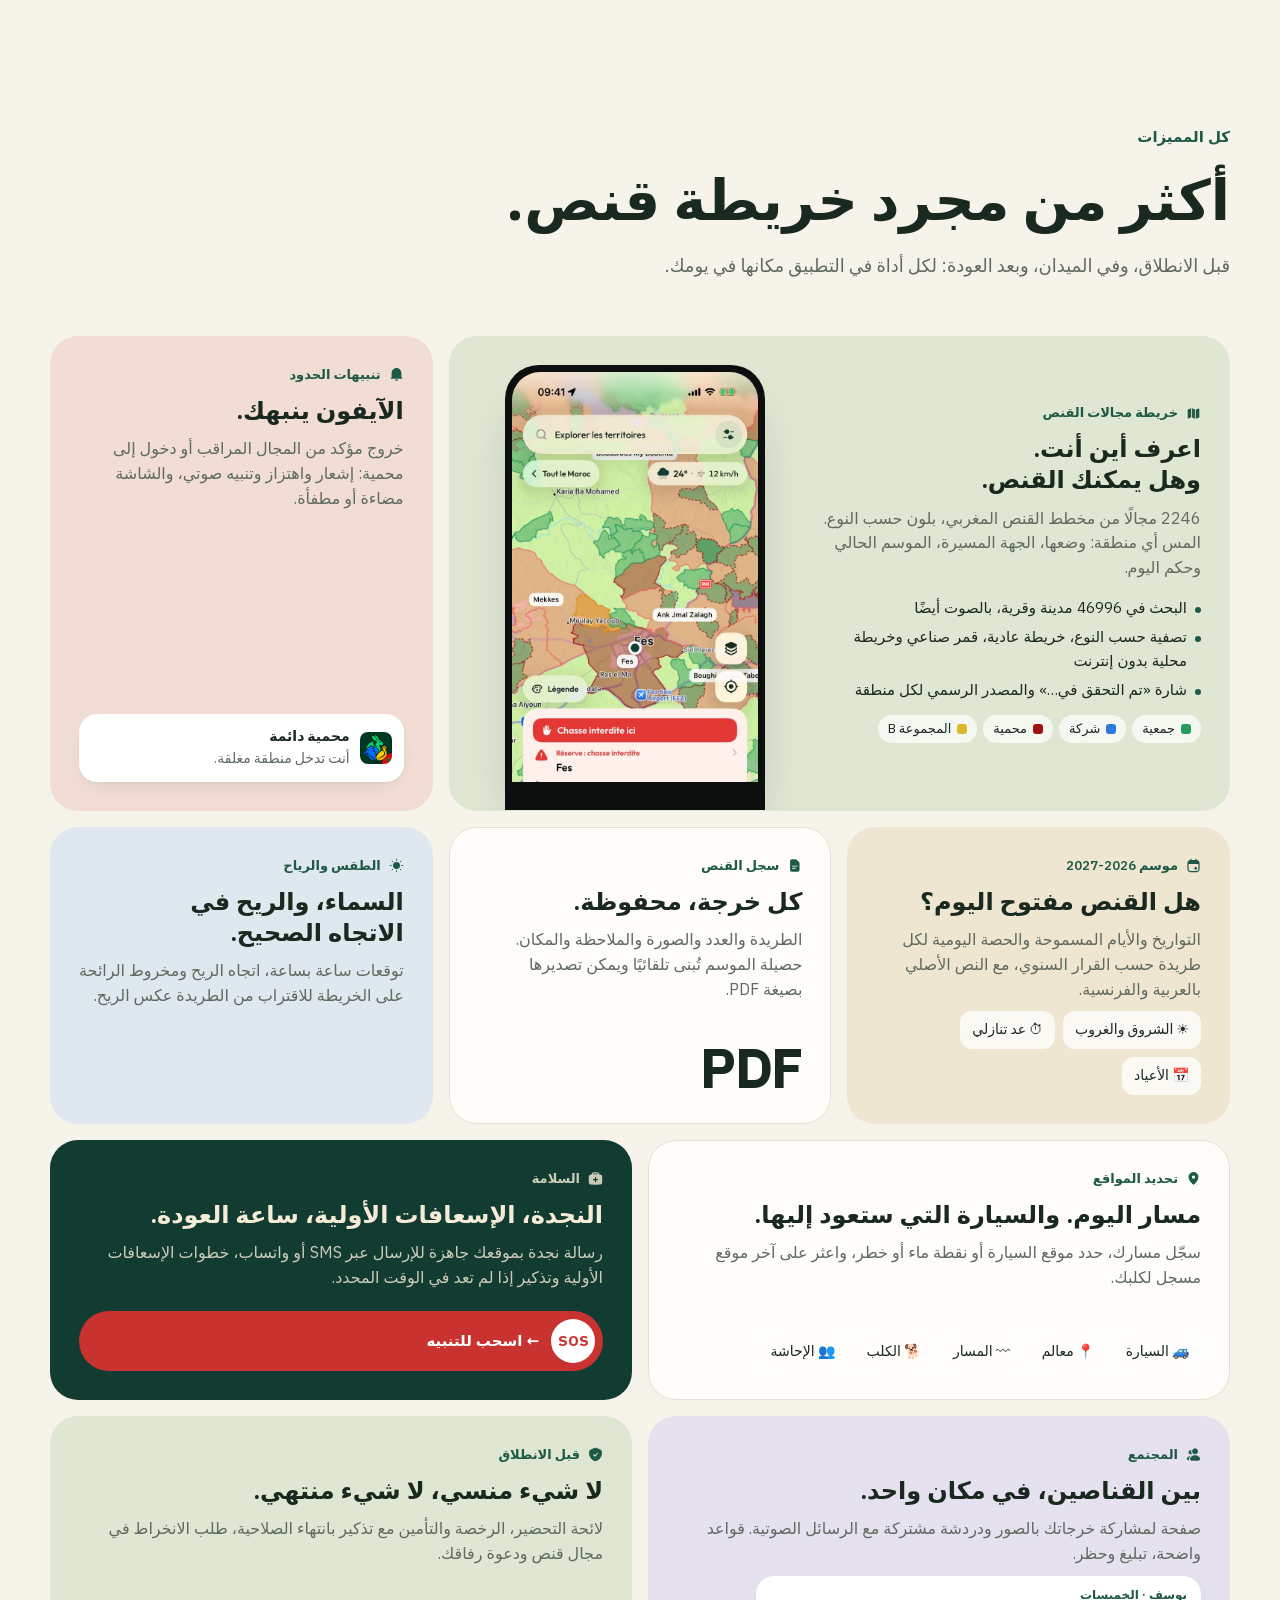
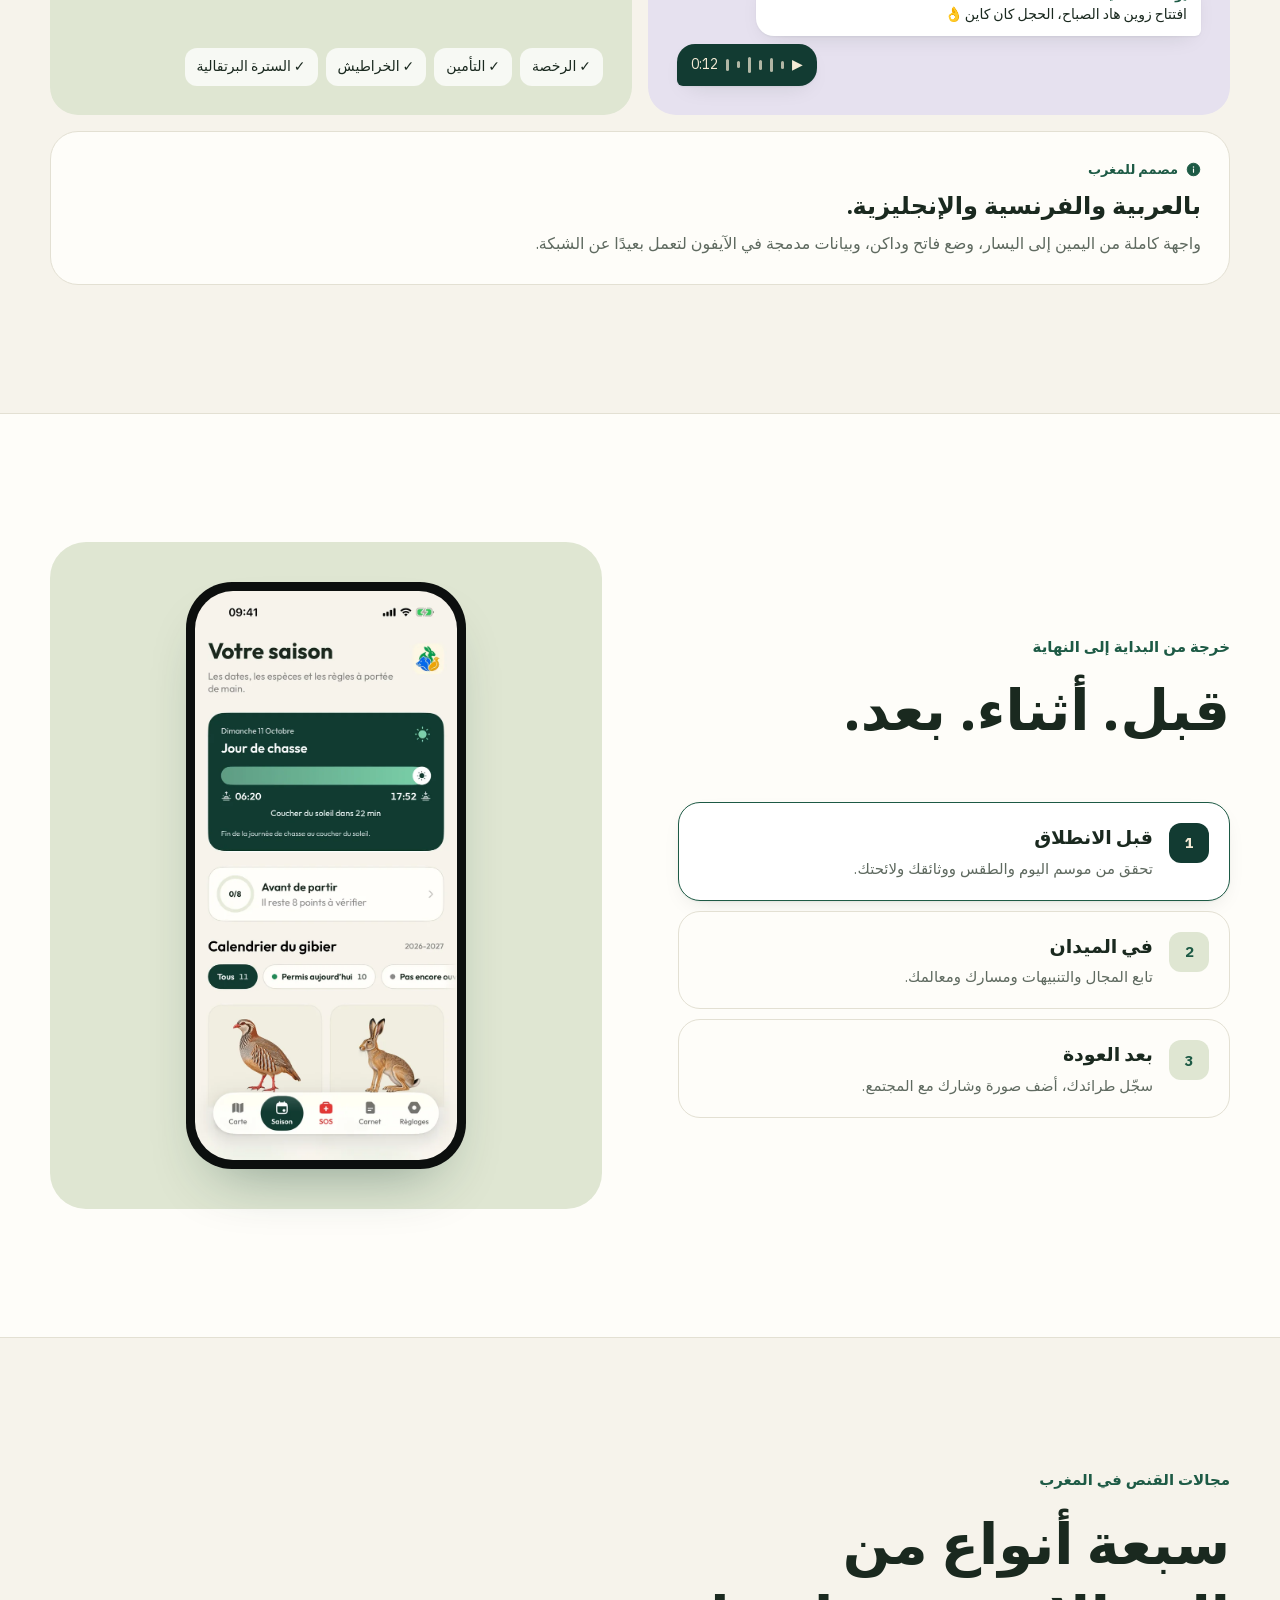
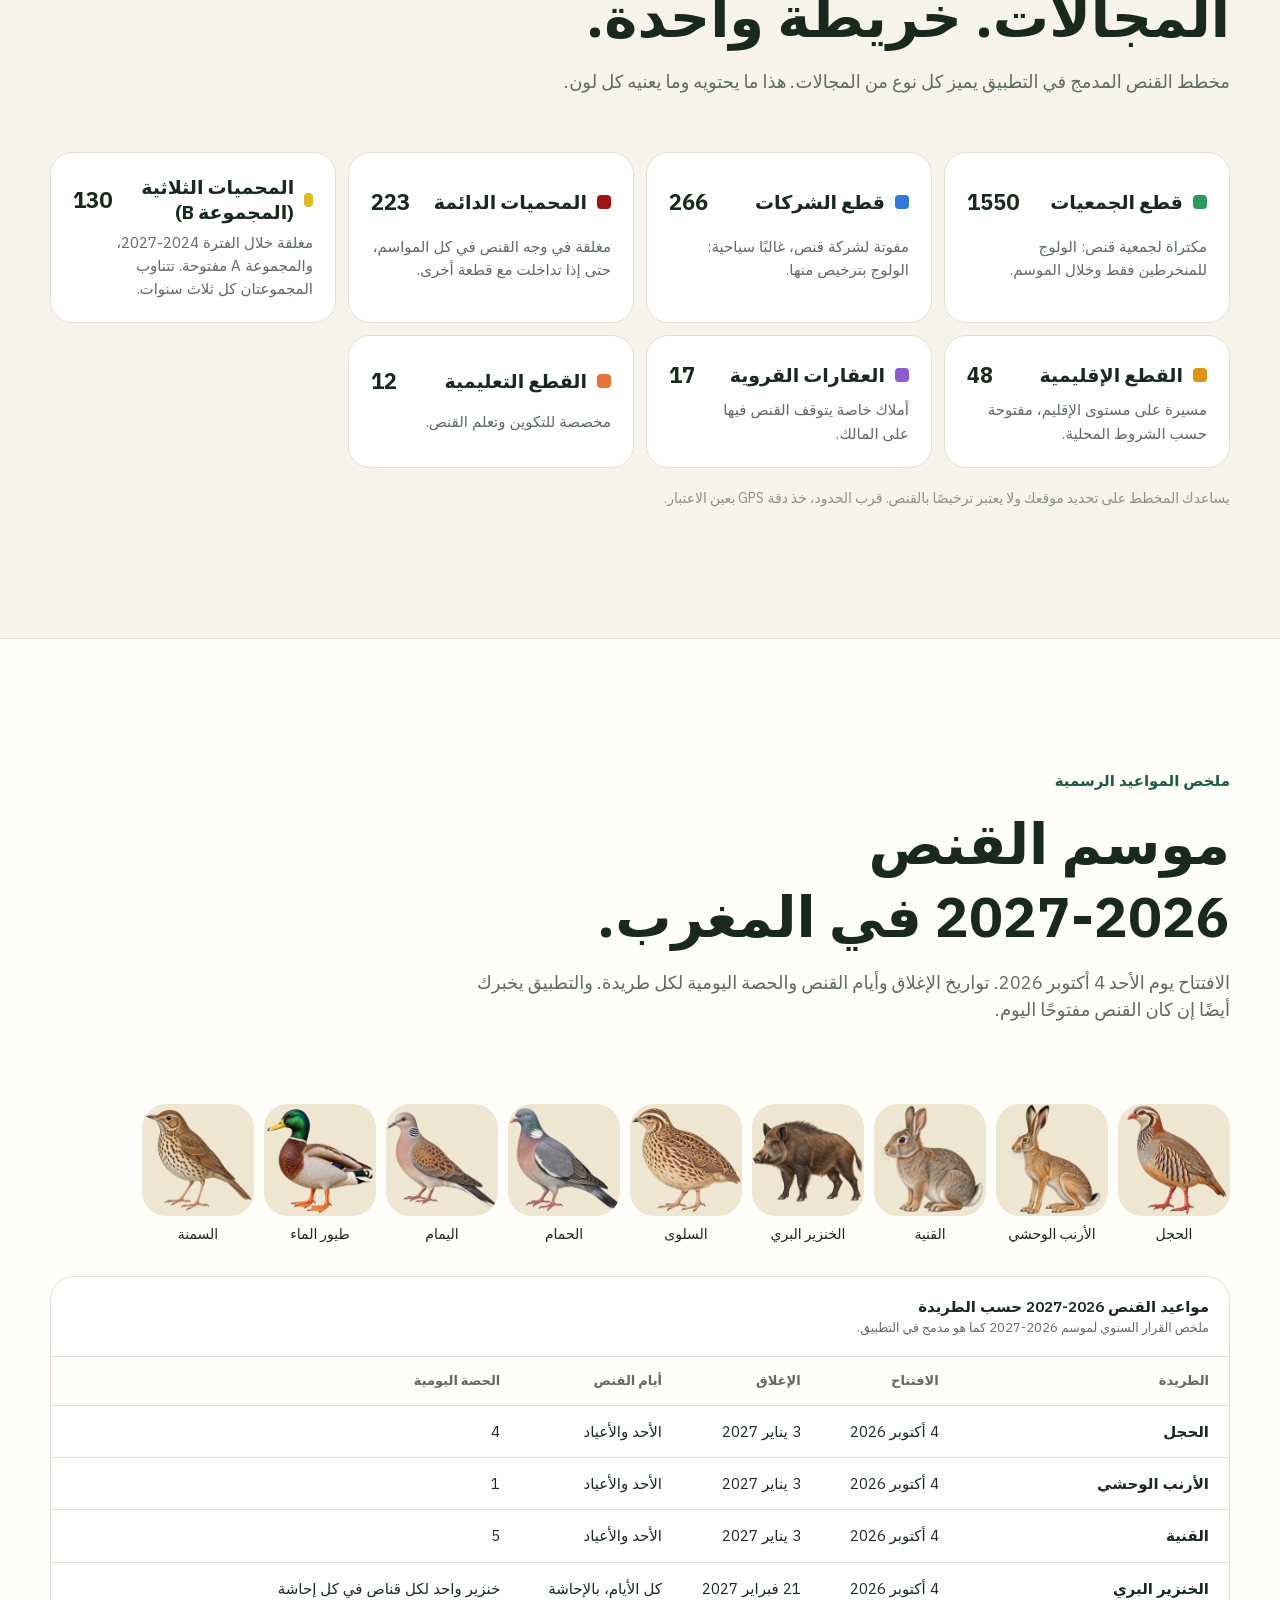
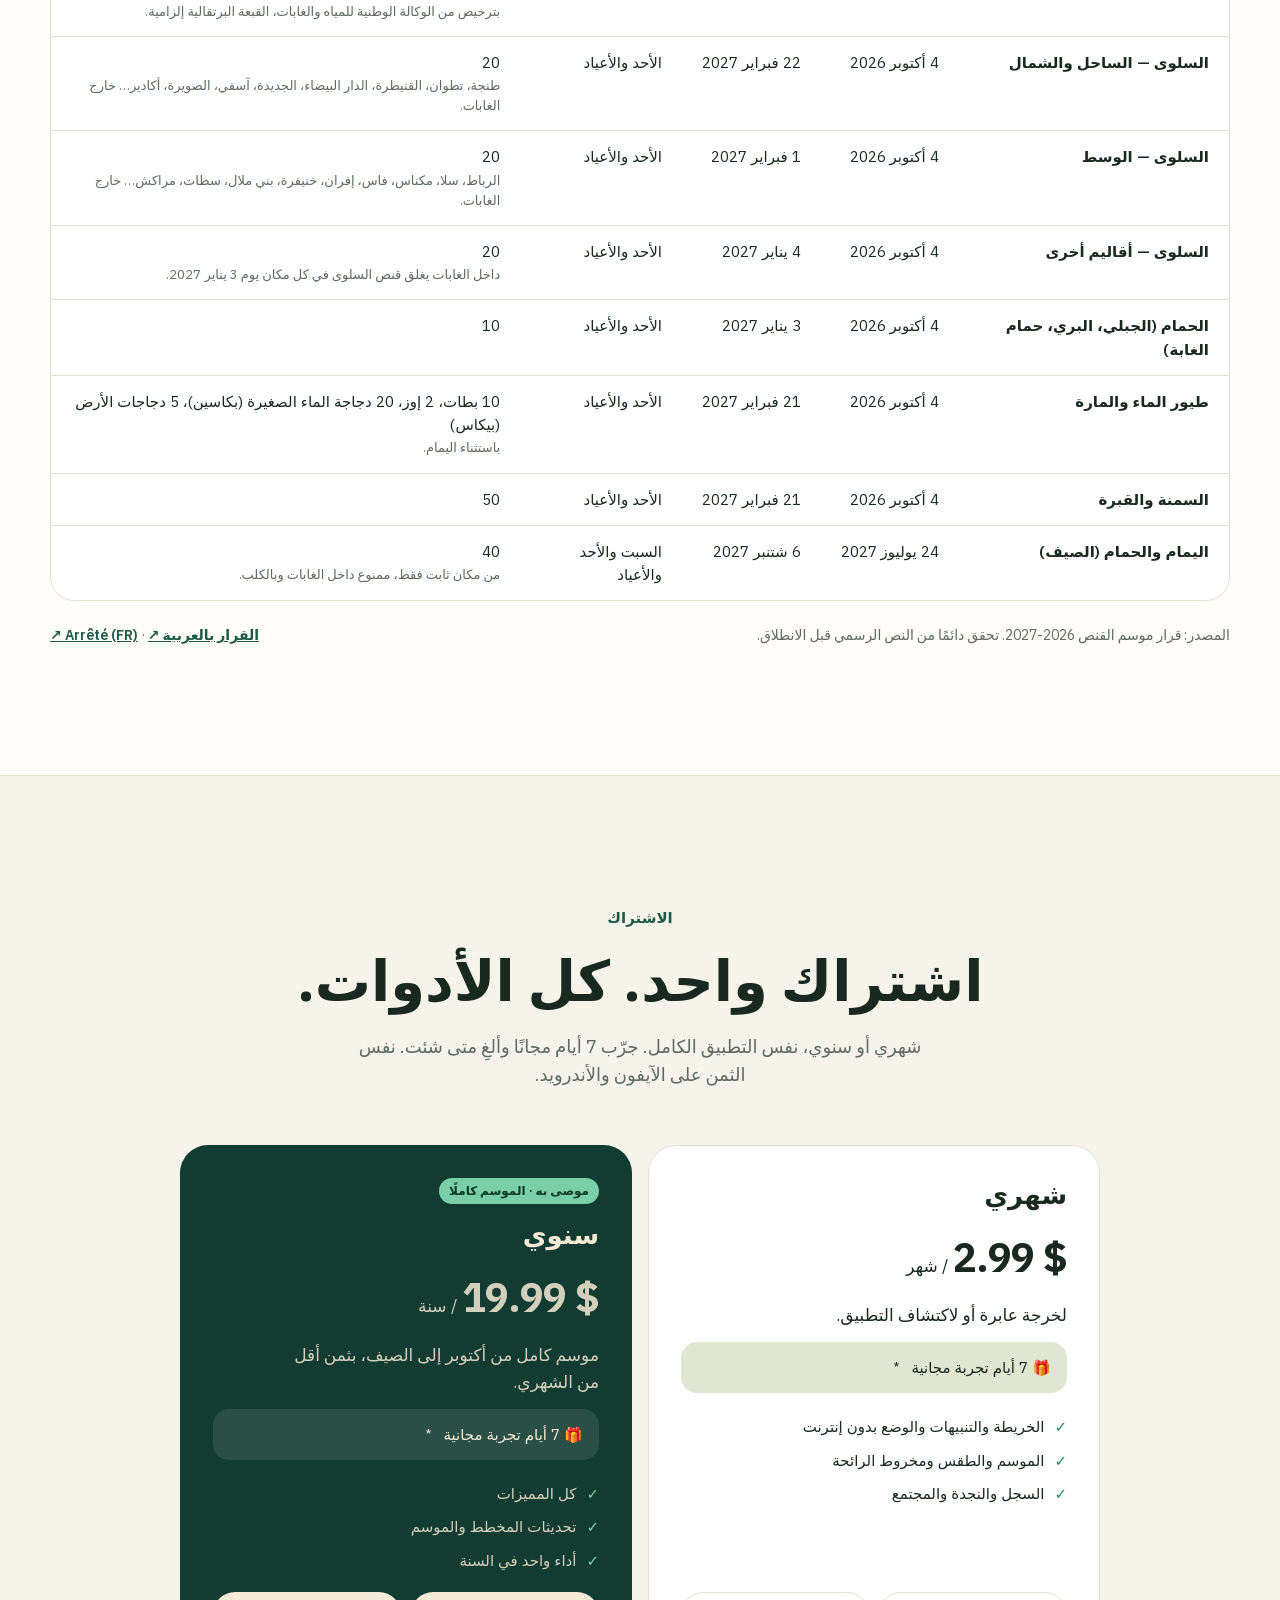
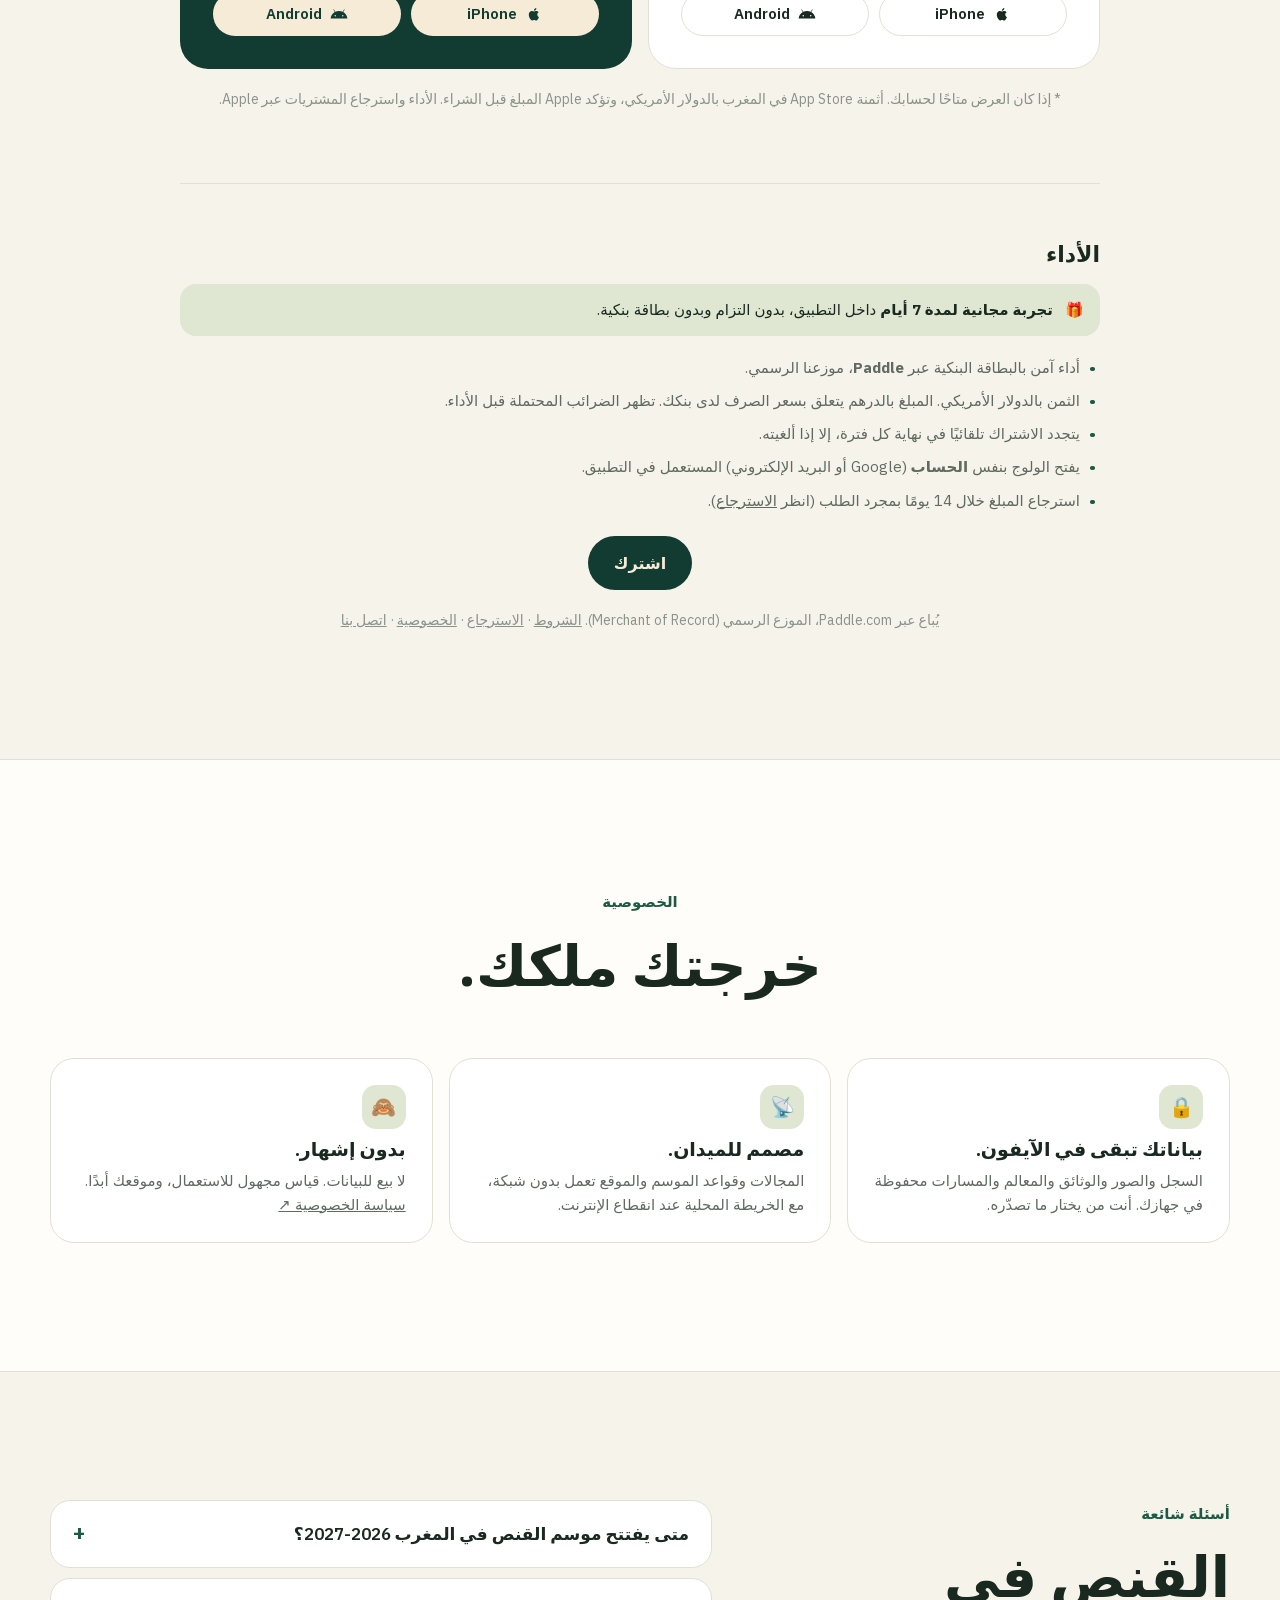
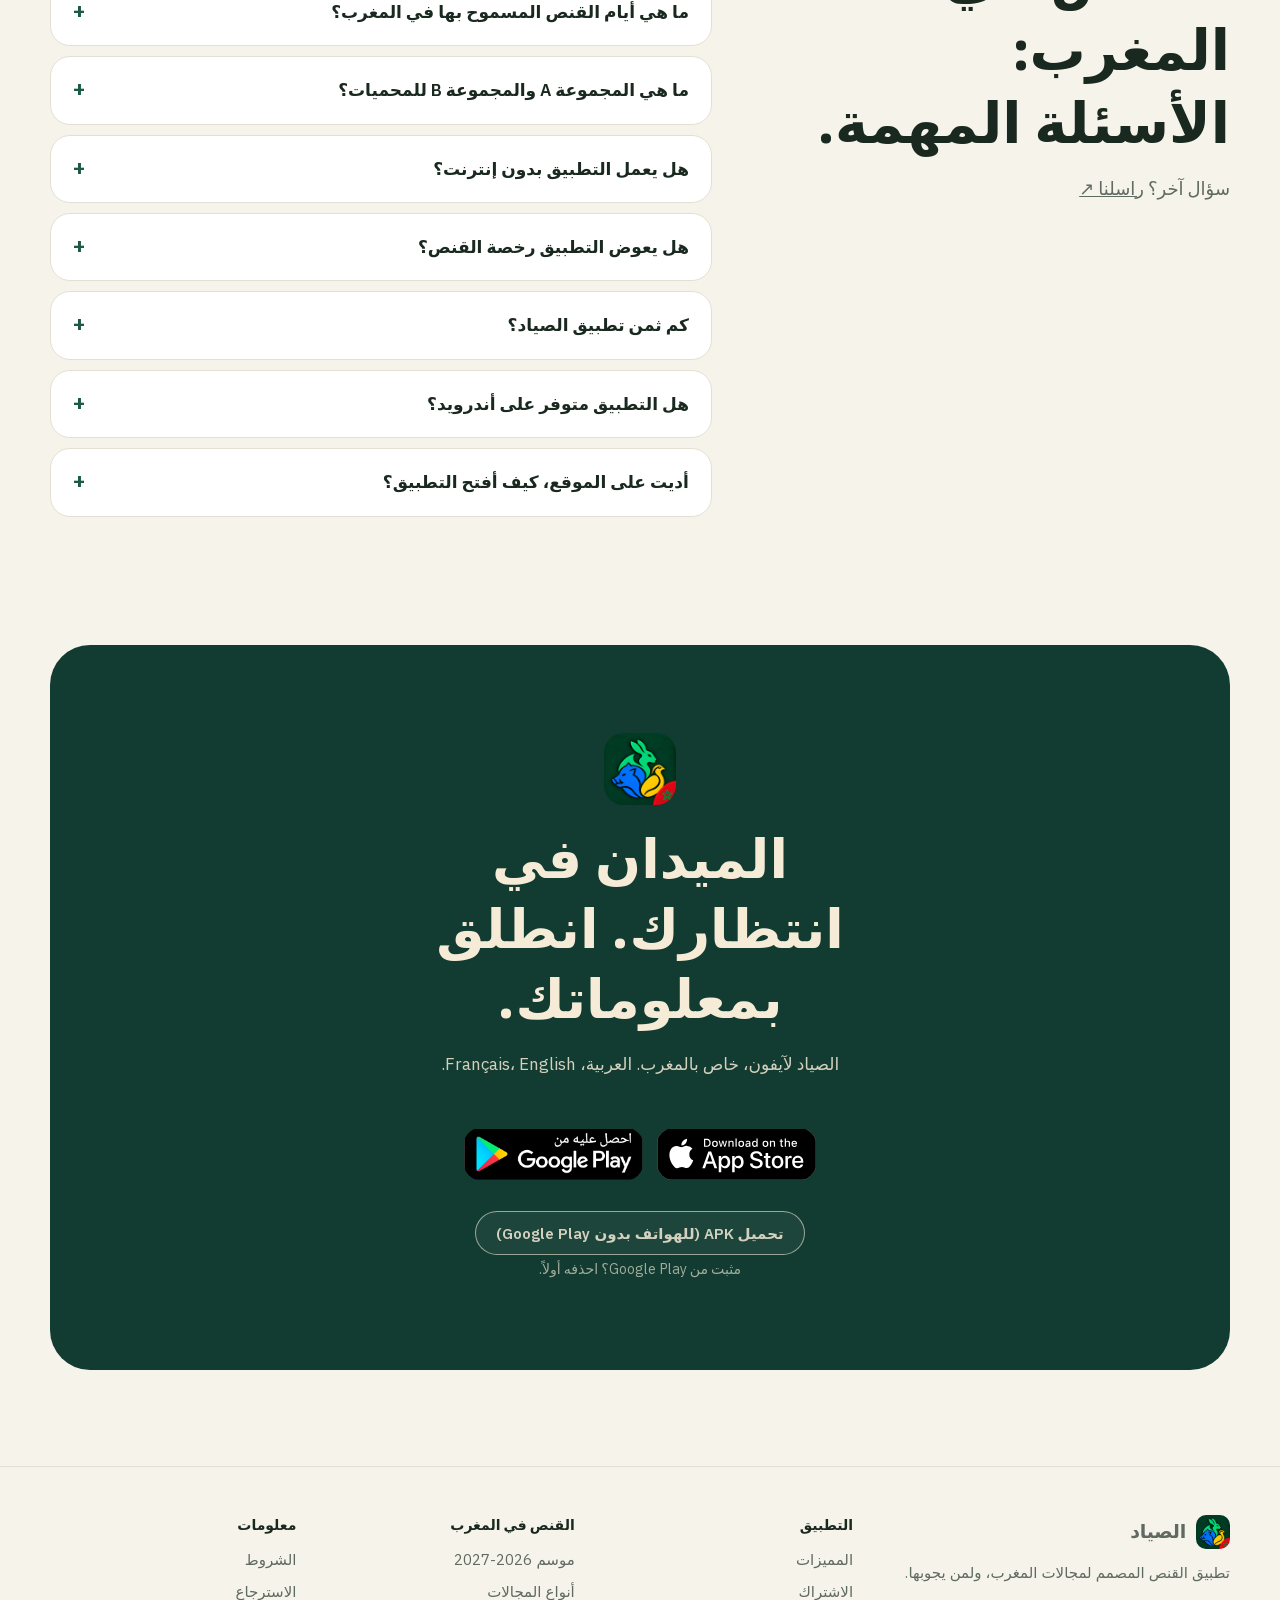
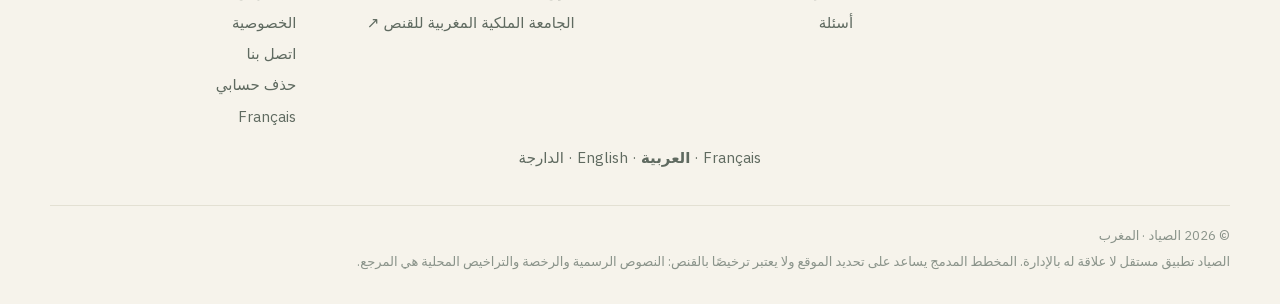
==== commit 4946802e: "Ni nom ni éditeur : « un chasseur et un ami » Co-Authored-By: Claude Opus 5.5 <noreply@anthropic.com" ====
--- a/ar/index.html
+++ b/ar/index.html
@@ -361,10 +361,10 @@
               <li>الثمن بالدولار الأمريكي. المبلغ بالدرهم يتعلق بسعر الصرف لدى بنكك. تظهر الضرائب المحتملة قبل الأداء.</li>
               <li>يتجدد الاشتراك تلقائيًا في نهاية كل فترة، إلا إذا ألغيته.</li>
               <li>يفتح الولوج بنفس <strong>الحساب</strong> (Google أو البريد الإلكتروني) المستعمل في التطبيق.</li>
-              <li>استرجاع المبلغ خلال 14 يومًا بمجرد الطلب (انظر <a href="https://plan-chasse.web.app/remboursement" hreflang="fr">الاسترجاع</a>).</li>
+              <li>استرجاع المبلغ خلال 14 يومًا بمجرد الطلب (انظر <a href="/remboursement" hreflang="fr">الاسترجاع</a>).</li>
             </ul>
             <p class="pricing-cta reveal"><a class="btn btn-lg" href="https://pay.rev.cat/xzavxbnoljagltmg/" data-track="android_subscribe">اشترك</a></p>
-            <p class="pricing-note">يبيعه EL MEHDI CHAOUI عبر Paddle.com، الموزع الرسمي (Merchant of Record). <a href="https://plan-chasse.web.app/conditions" hreflang="fr">الشروط</a> · <a href="https://plan-chasse.web.app/remboursement" hreflang="fr">الاسترجاع</a> · <a href="https://plan-chasse.web.app/privacy" hreflang="fr">الخصوصية</a> · <a href="https://plan-chasse.web.app/contact" hreflang="fr">اتصل بنا</a></p>
+            <p class="pricing-note">يُباع عبر Paddle.com، الموزع الرسمي (Merchant of Record). <a href="/conditions" hreflang="fr">الشروط</a> · <a href="/remboursement" hreflang="fr">الاسترجاع</a> · <a href="/privacy" hreflang="fr">الخصوصية</a> · <a href="/contact" hreflang="fr">اتصل بنا</a></p>
           </div>
         </div>
       </section>
@@ -378,7 +378,7 @@
           <div class="trust">
             <article class="reveal"><span class="ico">🔒</span><h3>بياناتك تبقى في الآيفون.</h3><p>السجل والصور والوثائق والمعالم والمسارات محفوظة في جهازك. أنت من يختار ما تصدّره.</p></article>
             <article class="reveal"><span class="ico">📡</span><h3>مصمم للميدان.</h3><p>المجالات وقواعد الموسم والموقع تعمل بدون شبكة، مع الخريطة المحلية عند انقطاع الإنترنت.</p></article>
-            <article class="reveal"><span class="ico">🙈</span><h3>بدون إشهار.</h3><p>لا بيع للبيانات. قياس مجهول للاستعمال، وموقعك أبدًا. <a href="https://plan-chasse.web.app/privacy" hreflang="fr">سياسة الخصوصية ↗</a></p></article>
+            <article class="reveal"><span class="ico">🙈</span><h3>بدون إشهار.</h3><p>لا بيع للبيانات. قياس مجهول للاستعمال، وموقعك أبدًا. <a href="/privacy" hreflang="fr">سياسة الخصوصية ↗</a></p></article>
           </div>
         </div>
       </section>
@@ -388,7 +388,7 @@
           <div class="head reveal">
             <span class="eyebrow">أسئلة شائعة</span>
             <h2 id="q-titre">القنص في المغرب: الأسئلة المهمة.</h2>
-            <p>سؤال آخر؟ <a href="https://plan-chasse.web.app/contact" hreflang="fr">راسلنا ↗</a></p>
+            <p>سؤال آخر؟ <a href="/contact" hreflang="fr">راسلنا ↗</a></p>
           </div>
           <div class="faq-list">
             <details data-track="faq_opened" data-track-question="opening_date"><summary>متى يفتتح موسم القنص في المغرب 2026-2027؟</summary><p>حسب قرار موسم 2026-2027، يفتتح قنص الطرائد المستقرة وطيور الماء يوم الأحد 4 أكتوبر 2026. يغلق قنص الحجل والأرنب الوحشي والقنية يوم 3 يناير 2027، والخنزير البري بالإحاشة وطيور الماء يوم 21 فبراير 2027. وقنص اليمام الصيفي من 24 يوليوز إلى 6 شتنبر 2027.</p></details>
@@ -398,7 +398,7 @@
             <details data-track="faq_opened" data-track-question="permit"><summary>هل يعوض التطبيق رخصة القنص؟</summary><p>لا. يساعدك الصياد على قراءة مخطط القنص والمواعيد. رخصة القنص والتأمين والانخراط في الجمعية أو الشركة المسيرة والنصوص الرسمية تبقى إلزامية.</p></details>
             <details data-track="faq_opened" data-track-question="price"><summary>كم ثمن تطبيق الصياد؟</summary><p>تحميل التطبيق مجاني. الولوج إلى الأدوات باشتراك شهري أو سنوي، مع 7 أيام تجربة مجانية للحسابات المؤهلة. على الآيفون (App Store)، يكلف الاشتراك 2.99 دولار أمريكي في الشهر أو 19.99 دولارًا في السنة. على أندرويد، يكلف الاشتراك أيضًا 2.99 دولار أمريكي في الشهر أو 19.99 دولارًا في السنة (انظر <a href="#android">الاشتراك</a>).</p></details>
             <details data-track="faq_opened" data-track-question="android"><summary>هل التطبيق متوفر على أندرويد؟</summary><p>نعم. الصياد متوفر على <a href="https://play.google.com/store/apps/details?id=com.jaberelferkh.planchasse">Google Play</a> وعلى App Store. على أندرويد، التجربة المجانية لمدة 7 أيام داخل التطبيق، ثم الاشتراك من هذا الموقع أو من شاشة نهاية التجربة. </p></details>
-            <details data-track="faq_opened" data-track-question="android_unlock"><summary>أديت على الموقع، كيف أفتح التطبيق؟</summary><p>افتح تطبيق الصياد وسجّل الدخول بنفس <strong>الحساب</strong> الذي استعملته عند الأداء. يُفتح الولوج الكامل تلقائيًا خلال لحظات. إن لم يحدث ذلك، <a href="https://plan-chasse.web.app/contact" hreflang="fr">اتصل بنا</a>.</p></details>
+            <details data-track="faq_opened" data-track-question="android_unlock"><summary>أديت على الموقع، كيف أفتح التطبيق؟</summary><p>افتح تطبيق الصياد وسجّل الدخول بنفس <strong>الحساب</strong> الذي استعملته عند الأداء. يُفتح الولوج الكامل تلقائيًا خلال لحظات. إن لم يحدث ذلك، <a href="/contact" hreflang="fr">اتصل بنا</a>.</p></details>
           </div>
         </div>
       </section>
@@ -422,7 +422,7 @@
           </div>
           <div><h4>التطبيق</h4><ul><li><a href="#fonctionnalites">المميزات</a></li><li><a href="#tarifs">الاشتراك</a></li><li><a href="#questions">أسئلة</a></li></ul></div>
           <div><h4>القنص في المغرب</h4><ul><li><a href="#saison">موسم 2026-2027</a></li><li><a href="#territoires">أنواع المجالات</a></li><li><a href="https://frmc.ma/" rel="noopener">الجامعة الملكية المغربية للقنص ↗</a></li></ul></div>
-          <div><h4>معلومات</h4><ul><li><a href="https://plan-chasse.web.app/conditions" hreflang="fr">الشروط</a></li><li><a href="https://plan-chasse.web.app/remboursement" hreflang="fr">الاسترجاع</a></li><li><a href="https://plan-chasse.web.app/privacy" hreflang="fr">الخصوصية</a></li><li><a href="https://plan-chasse.web.app/contact" hreflang="fr">اتصل بنا</a></li><li><a href="https://plan-chasse.web.app/delete-account" hreflang="fr">حذف حسابي</a></li><li><a href="/" hreflang="fr" lang="fr" data-language="fr">Français</a></li></ul></div>
+          <div><h4>معلومات</h4><ul><li><a href="/conditions" hreflang="fr">الشروط</a></li><li><a href="/remboursement" hreflang="fr">الاسترجاع</a></li><li><a href="/privacy" hreflang="fr">الخصوصية</a></li><li><a href="/contact" hreflang="fr">اتصل بنا</a></li><li><a href="/delete-account" hreflang="fr">حذف حسابي</a></li><li><a href="/" hreflang="fr" lang="fr" data-language="fr">Français</a></li></ul></div>
         </div>
         <p class="languages" style="margin:18px 0 0;text-align:center"><a href="/" hreflang="fr">Français</a> · <strong>العربية</strong> · <a href="/en/" hreflang="en">English</a> · <a href="/ma/" hreflang="ary">الدارجة</a></p>
         <div class="legal">
